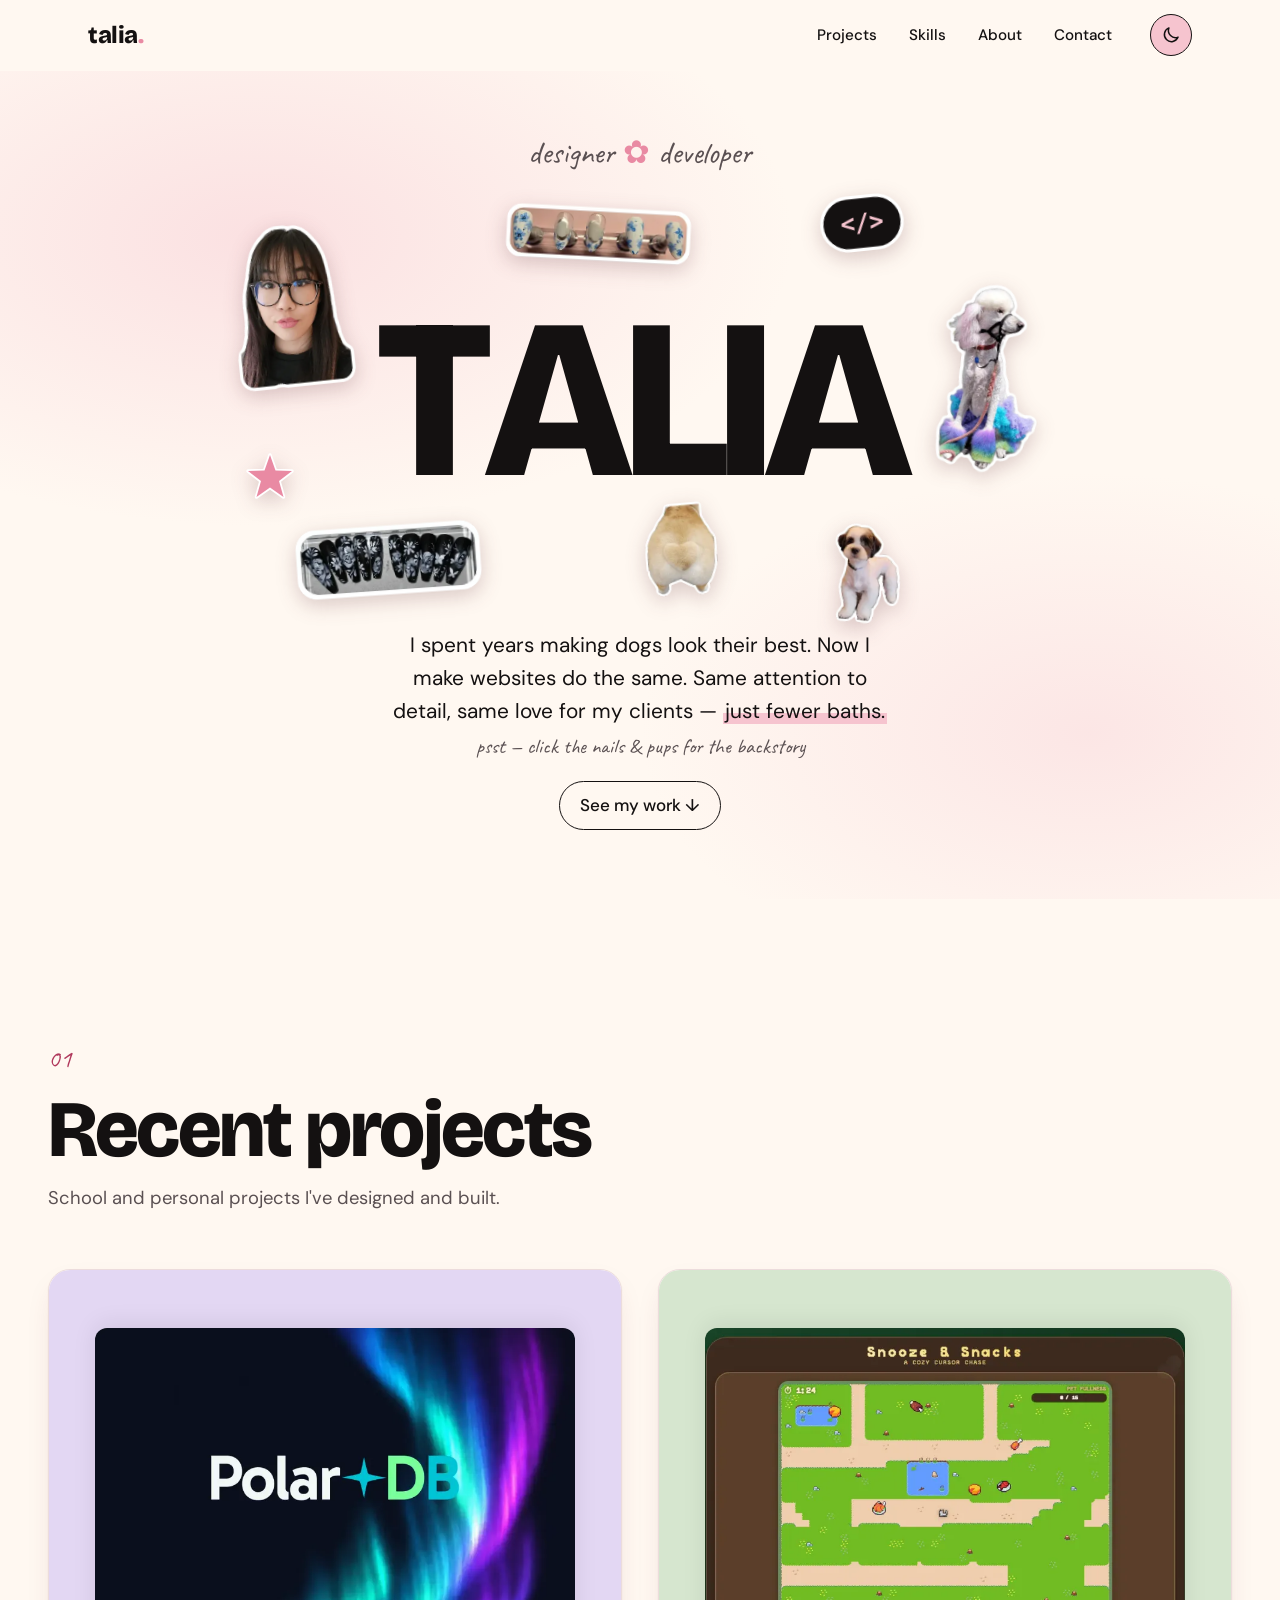
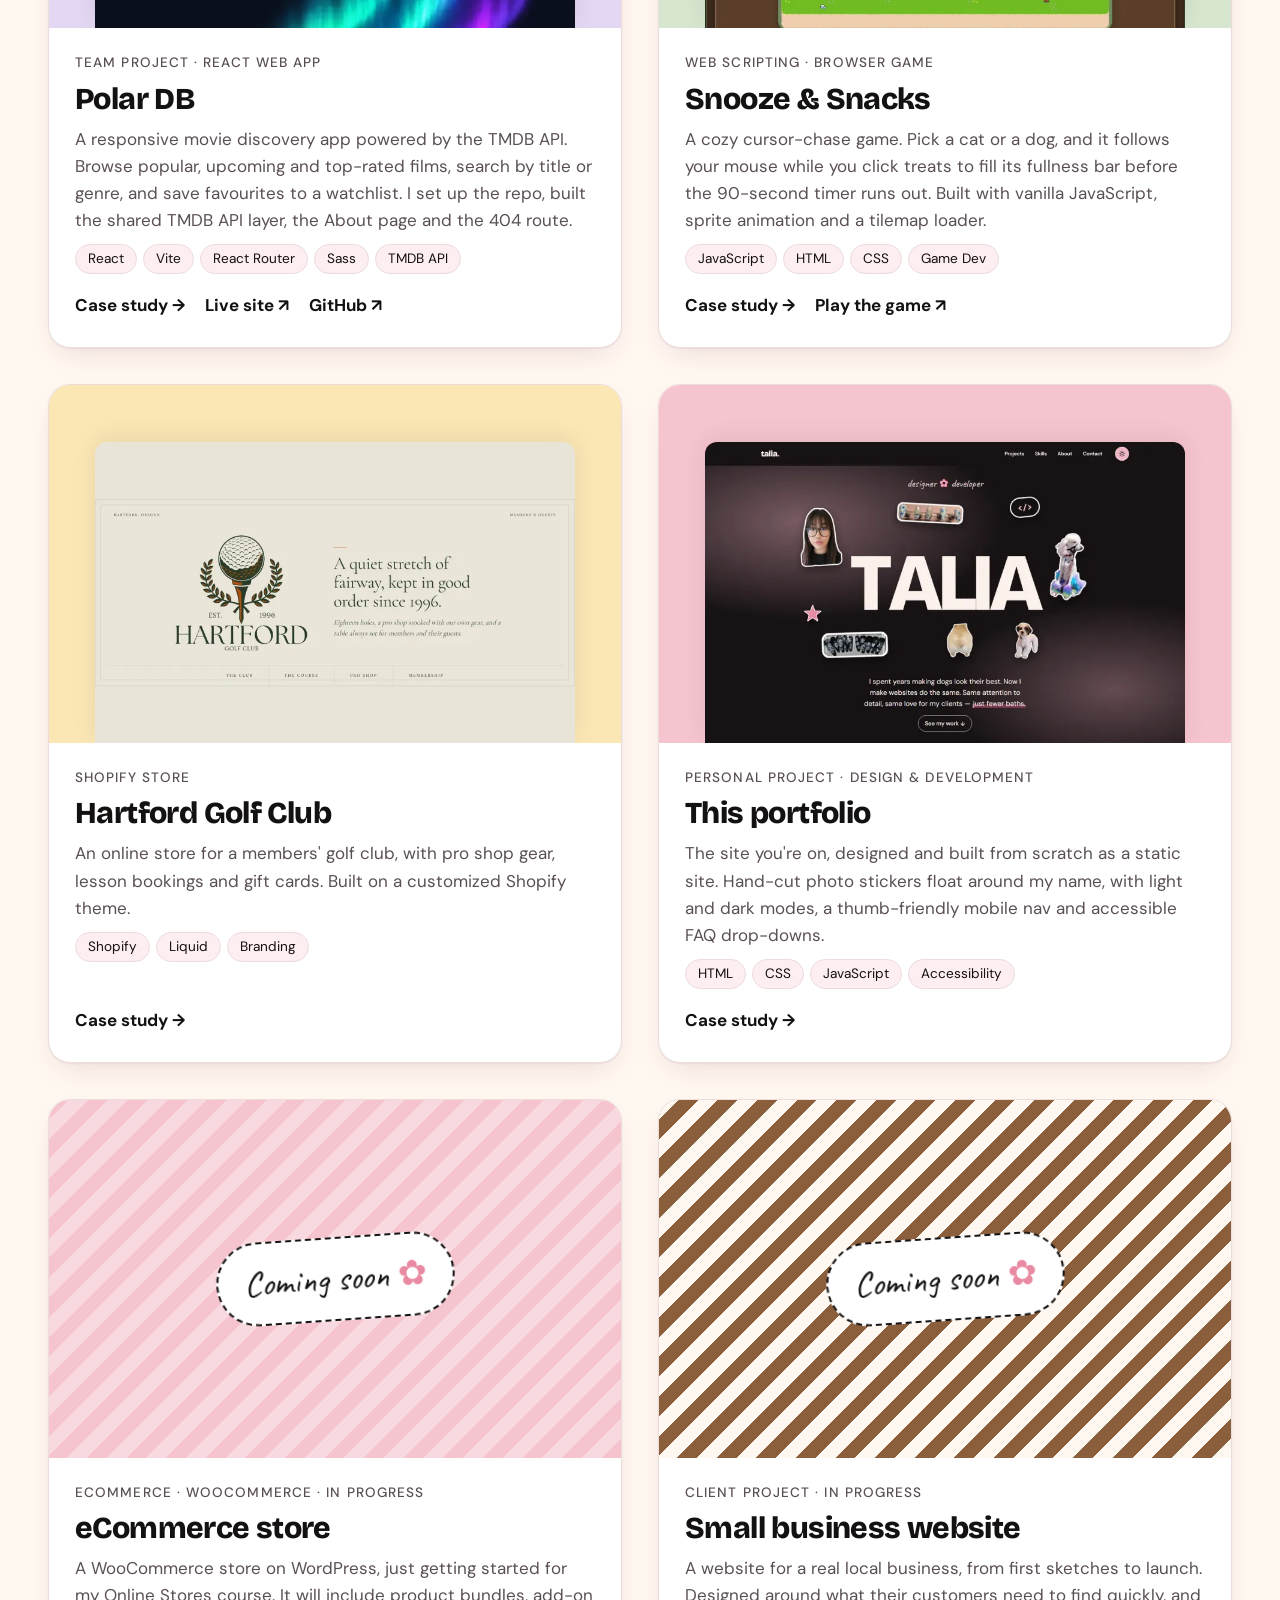
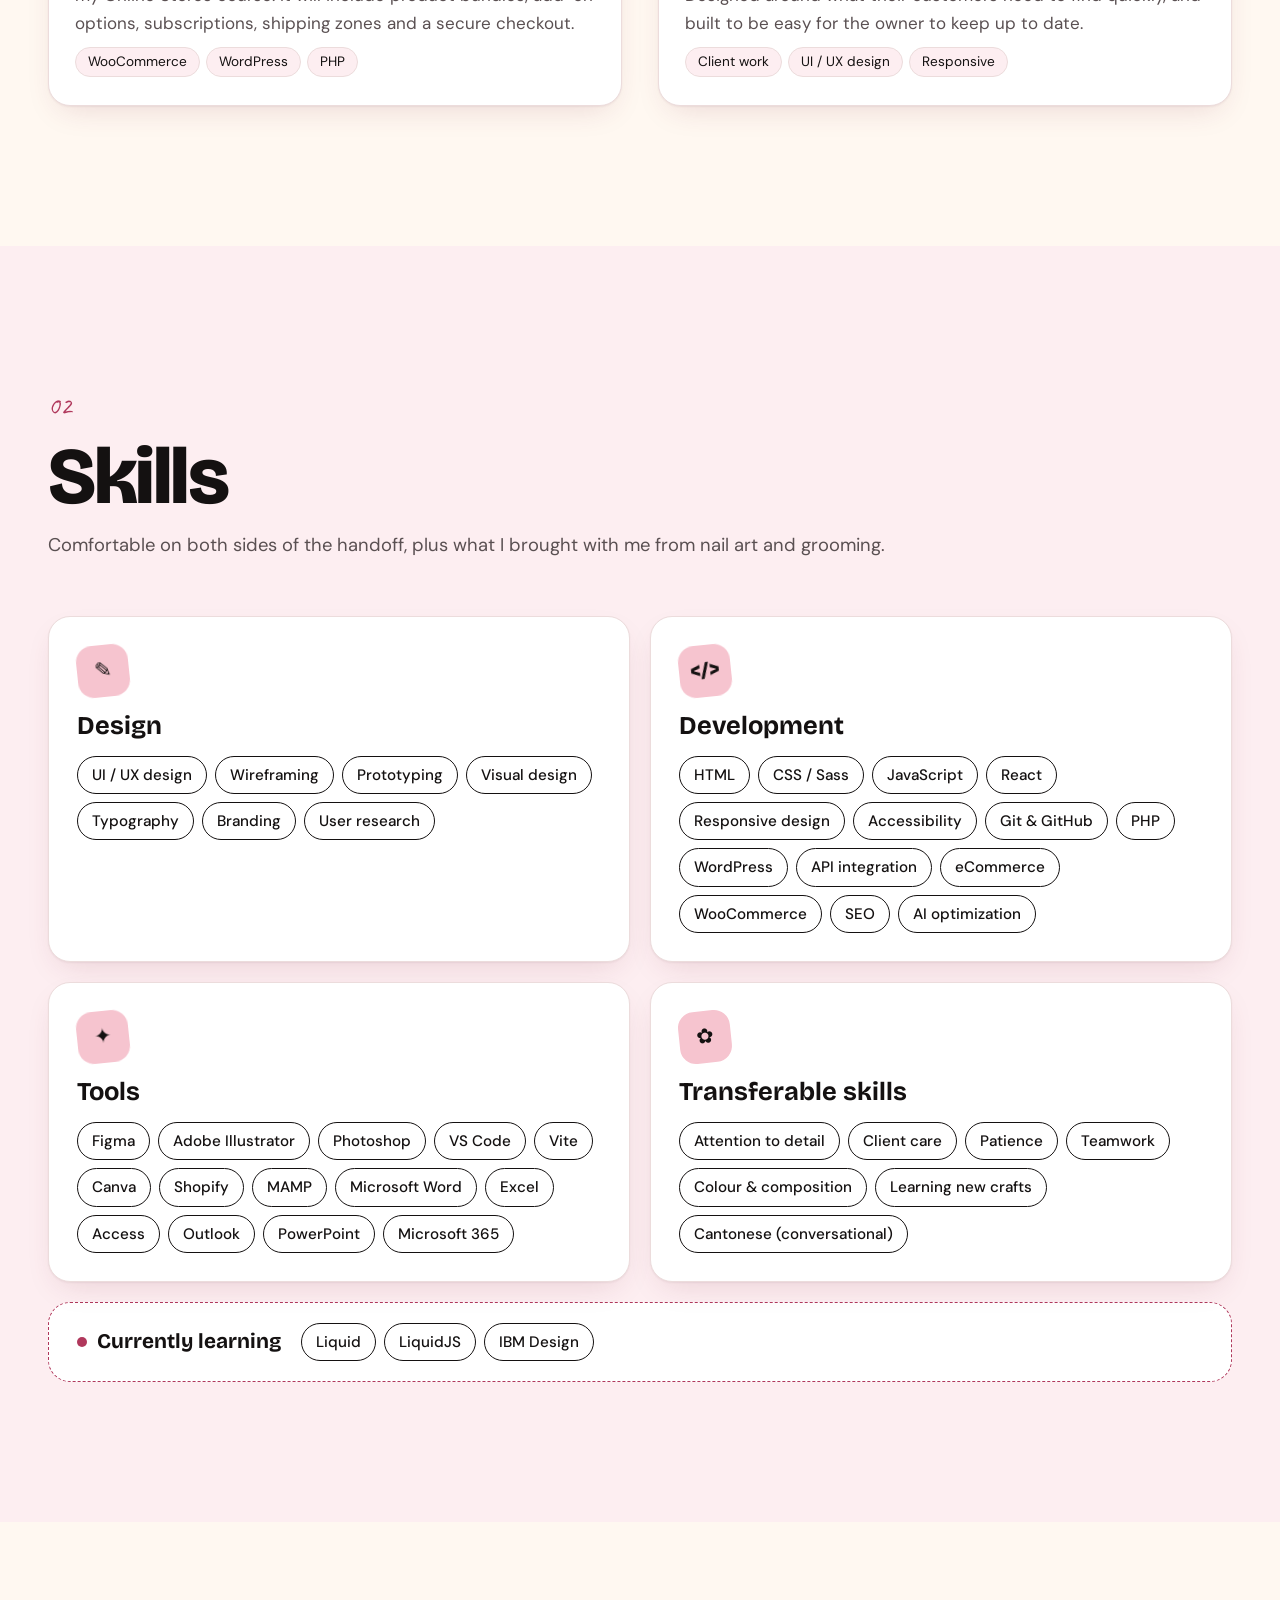
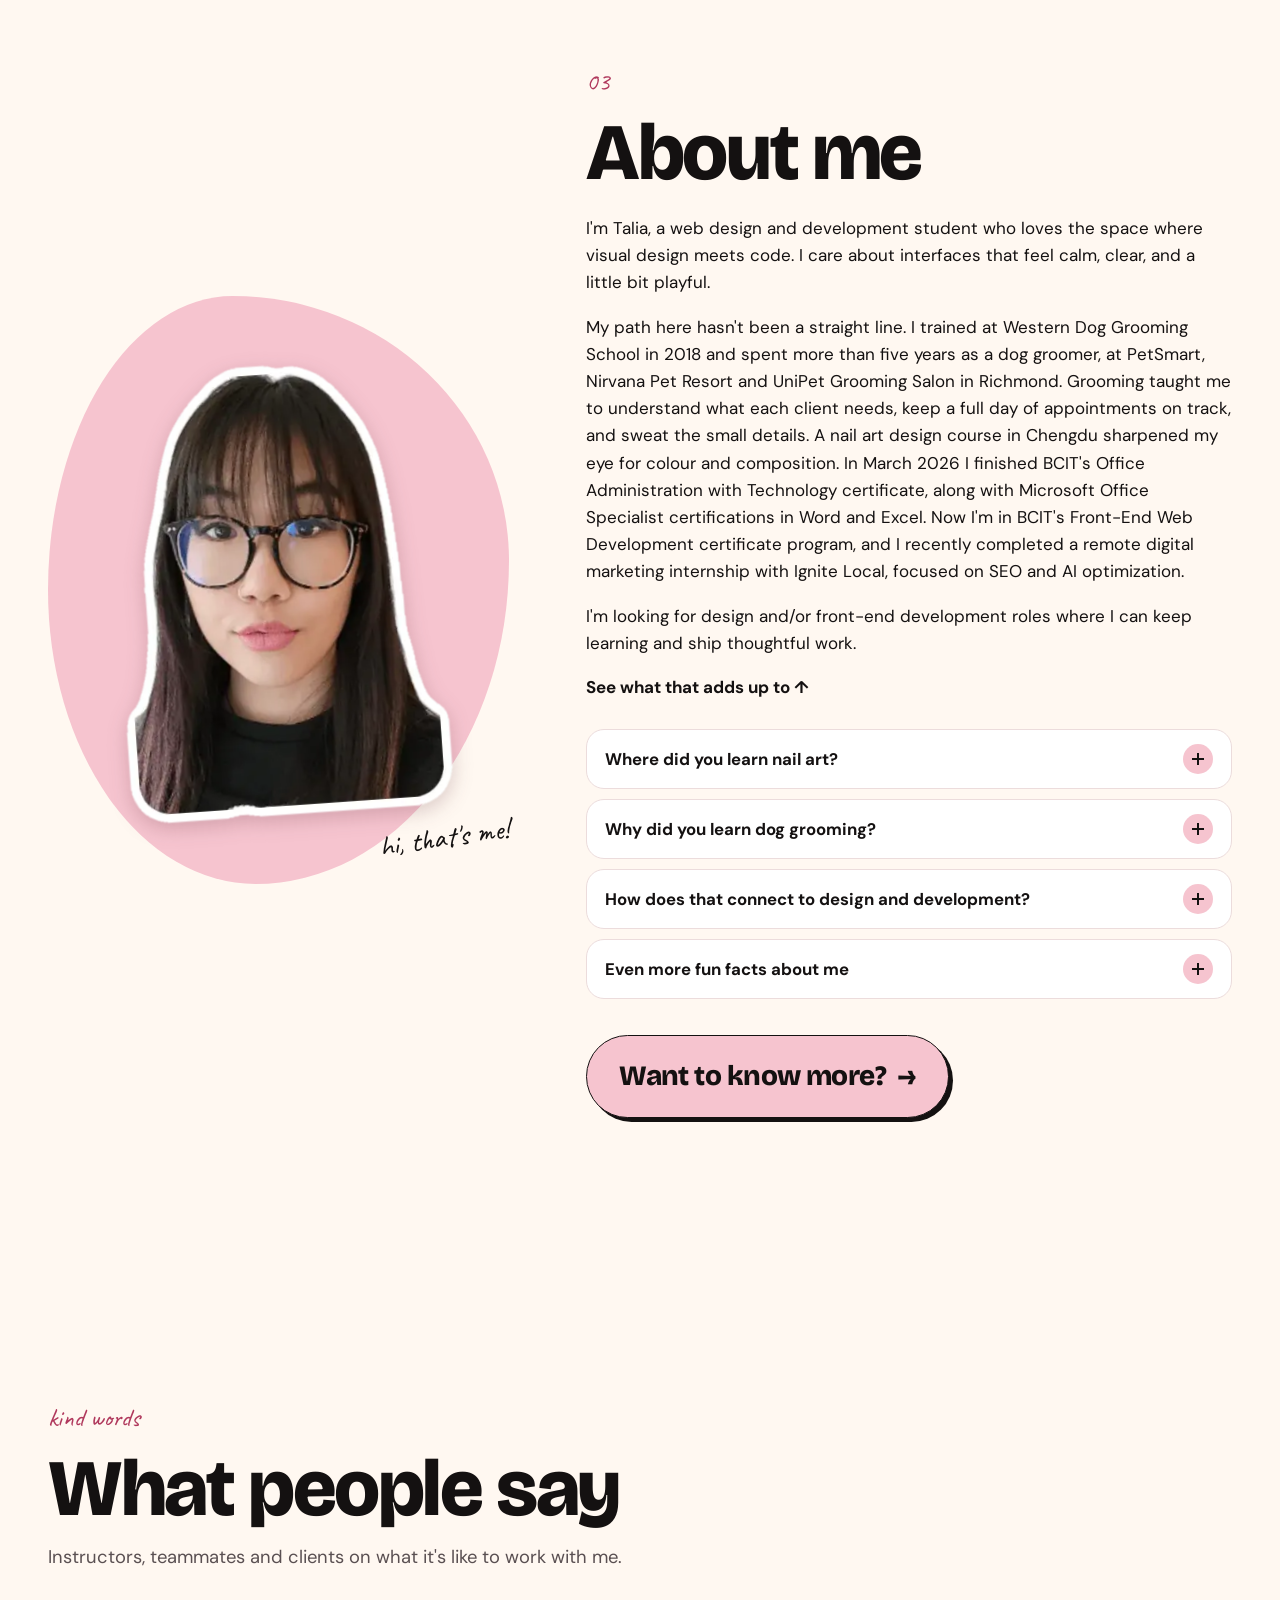
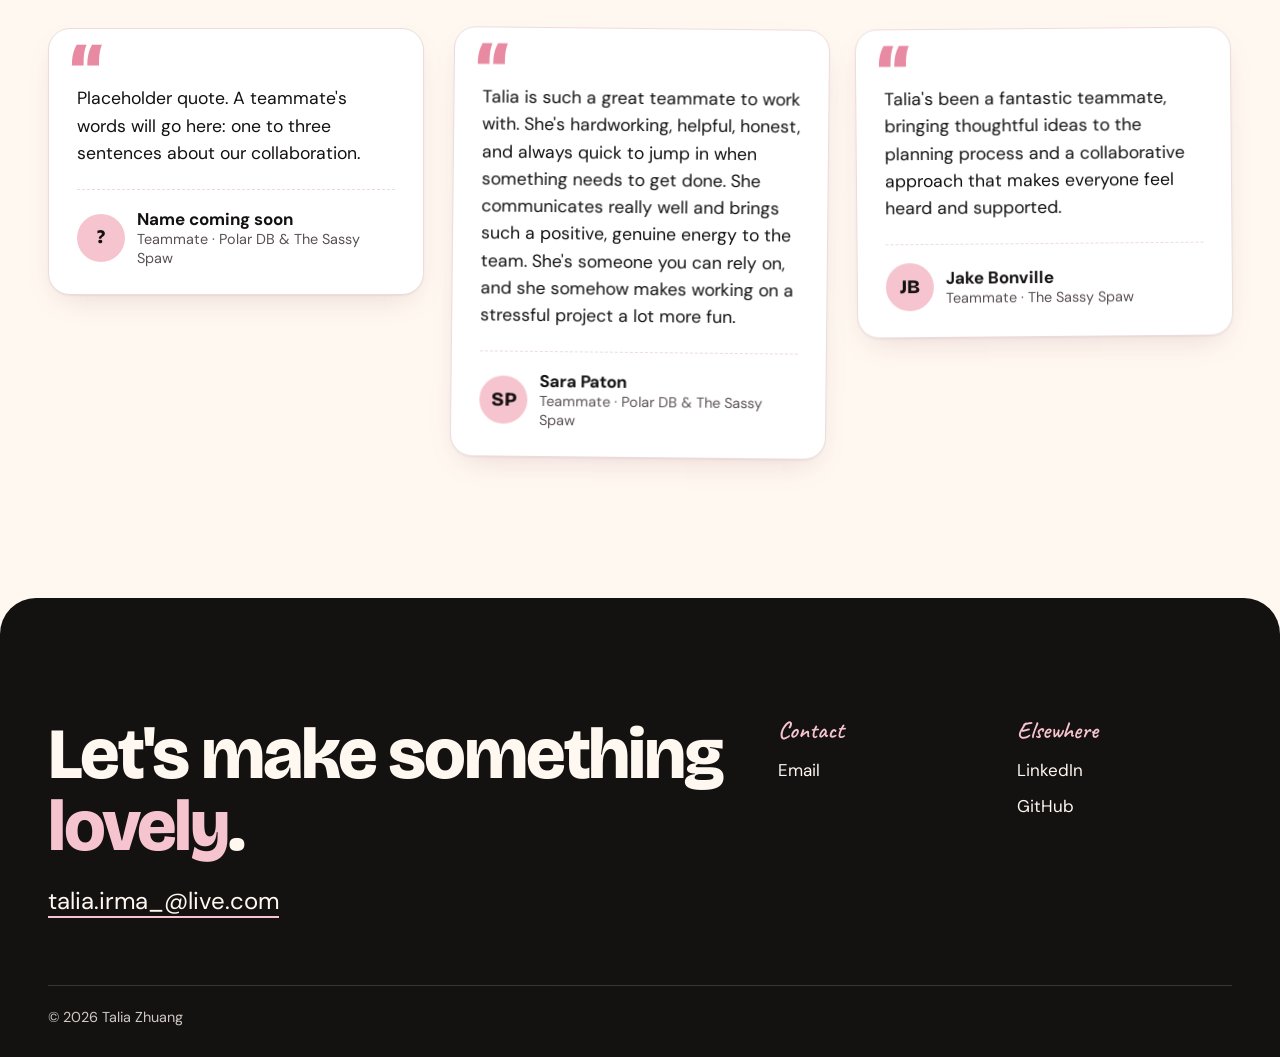
==== index.html @ 1de1917f "Add portfolio files via upload I subconsciously forgot that I need to start a git for my portfolio.." ====
<!doctype html>
<html lang="en">
  <head>
    <meta charset="UTF-8" />
    <meta
      name="viewport"
      content="width=device-width, initial-scale=1.0, viewport-fit=cover"
    />
    <title>Talia Zhuang — Designer &amp; Developer</title>
    <meta
      name="description"
      content="Portfolio of Talia Zhuang, a dog groomer turned web designer and front-end developer, building thoughtful, accessible websites."
    />

    <link rel="canonical" href="https://tahleeuh.com/" />

    <!-- Icons -->
    <link rel="icon" href="assets/icons/favicon.ico" sizes="any" />
    <link rel="icon" href="assets/icons/favicon.svg" type="image/svg+xml" />
    <link
      rel="icon"
      href="assets/icons/favicon-32.png"
      type="image/png"
      sizes="32x32"
    />
    <link rel="apple-touch-icon" href="assets/icons/apple-touch-icon.png" />
    <meta
      name="theme-color"
      content="#fff8f1"
      media="(prefers-color-scheme: light)"
    />
    <meta
      name="theme-color"
      content="#171214"
      media="(prefers-color-scheme: dark)"
    />

    <!-- Link previews (LinkedIn, Slack, iMessage, etc.) -->
    <meta property="og:type" content="website" />
    <meta
      property="og:site_name"
      content="Talia Zhuang — Designer &amp; Developer"
    />
    <meta
      property="og:title"
      content="Talia Zhuang — Designer &amp; Developer"
    />
    <meta
      property="og:description"
      content="Portfolio of Talia Zhuang, a dog groomer turned web designer and front-end developer, building thoughtful, accessible websites."
    />
    <meta property="og:url" content="https://tahleeuh.com/" />
    <meta
      property="og:image"
      content="https://tahleeuh.com/assets/og/home.jpg"
    />
    <meta property="og:image:width" content="1200" />
    <meta property="og:image:height" content="630" />
    <meta
      property="og:image:alt"
      content="The name TALIA surrounded by floating photo stickers of nail art and groomed dogs"
    />
    <meta name="twitter:card" content="summary_large_image" />

    <!-- Who this site is about, for search engines -->
    <script type="application/ld+json">
      {
        "@context": "https://schema.org",
        "@type": "Person",
        "name": "Talia Zhuang",
        "givenName": "Talia",
        "familyName": "Zhuang",
        "jobTitle": "Web Designer & Front-End Developer",
        "url": "https://tahleeuh.com/",
        "email": "mailto:talia.irma_@live.com",
        "sameAs": [
          "https://www.linkedin.com/in/talia-lhi-zhuang/",
          "https://github.com/taliaairma"
        ]
      }
    </script>

    <!-- Set the theme before paint so there's no flash of the wrong mode -->
    <script>
      (function () {
        var saved = null;
        try {
          saved = localStorage.getItem("theme");
        } catch (e) {}
        if (saved === "light" || saved === "dark") {
          document.documentElement.setAttribute("data-theme", saved);
        }
      })();
    </script>

    <link rel="preconnect" href="https://fonts.googleapis.com" />
    <link rel="preconnect" href="https://fonts.gstatic.com" crossorigin />
    <!-- Fonts load without blocking the first paint; text shows in a fallback font until they arrive -->
    <link
      rel="preload"
      href="https://fonts.googleapis.com/css2?family=Bricolage+Grotesque:opsz,wght@12..96,400;12..96,600;12..96,800&family=Caveat:wght@600&family=DM+Sans:opsz,wght@9..40,400;9..40,500;9..40,700&display=swap"
      as="style"
      onload="
        this.onload = null;
        this.rel = 'stylesheet';
      "
    />
    <noscript
      ><link
        rel="stylesheet"
        href="https://fonts.googleapis.com/css2?family=Bricolage+Grotesque:opsz,wght@12..96,400;12..96,600;12..96,800&family=Caveat:wght@600&family=DM+Sans:opsz,wght@9..40,400;9..40,500;9..40,700&display=swap"
    /></noscript>
    <link rel="stylesheet" href="css/styles.css?v=4" />
  </head>
  <body>
    <a class="skip-link" href="#main">Skip to content</a>

    <!-- ============ HEADER ============ -->
    <header class="site-header">
      <nav class="nav" aria-label="Main">
        <a class="nav__logo" href="#top"
          >talia<span aria-hidden="true">.</span></a
        >
        <ul class="nav__links">
          <li><a href="#projects">Projects</a></li>
          <li><a href="#skills">Skills</a></li>
          <li><a href="#about">About</a></li>
          <li><a href="#contact">Contact</a></li>
        </ul>
        <button
          class="theme-toggle"
          type="button"
          data-theme-toggle
          aria-label="Switch to dark mode"
        >
          <svg class="icon-moon" viewBox="0 0 24 24" aria-hidden="true">
            <path d="M20.5 14.5A8.5 8.5 0 0 1 9.5 3.5a8.5 8.5 0 1 0 11 11Z" />
          </svg>
          <svg class="icon-sun" viewBox="0 0 24 24" aria-hidden="true">
            <circle cx="12" cy="12" r="4.5" />
            <path
              d="M12 1.5v3M12 19.5v3M1.5 12h3M19.5 12h3M4.6 4.6l2.1 2.1M17.3 17.3l2.1 2.1M4.6 19.4l2.1-2.1M17.3 6.7l2.1-2.1"
            />
          </svg>
        </button>
      </nav>
    </header>

    <!-- ============ THUMB NAV (phones only) ============
       Fixed to the bottom of the screen so every section is one thumb-tap away.
       The header keeps the logo and theme toggle on phones, so this bar has its own
       label ("Sections") and screen readers can tell the two navigations apart. -->
    <nav class="thumb-nav" aria-label="Sections">
      <ul>
        <li>
          <a href="#projects">
            <svg viewBox="0 0 24 24" aria-hidden="true">
              <rect x="3.5" y="3.5" width="7" height="7" rx="2" />
              <rect x="13.5" y="3.5" width="7" height="7" rx="2" />
              <rect x="3.5" y="13.5" width="7" height="7" rx="2" />
              <rect x="13.5" y="13.5" width="7" height="7" rx="2" />
            </svg>
            <span>Work</span></a
          >
        </li>
        <li>
          <a href="#skills">
            <svg viewBox="0 0 24 24" aria-hidden="true">
              <path
                d="M12 3l2.2 5.8L20 11l-5.8 2.2L12 19l-2.2-5.8L4 11l5.8-2.2Z"
              />
            </svg>
            <span>Skills</span></a
          >
        </li>
        <li>
          <a href="#about">
            <svg viewBox="0 0 24 24" aria-hidden="true">
              <circle cx="12" cy="8.5" r="4" />
              <path d="M4.5 20.5c1.2-3.9 4.1-6 7.5-6s6.3 2.1 7.5 6" />
            </svg>
            <span>About</span></a
          >
        </li>
        <li>
          <a href="#contact">
            <svg viewBox="0 0 24 24" aria-hidden="true">
              <rect x="3" y="5.5" width="18" height="13" rx="3" />
              <path d="m4 7.5 8 6 8-6" />
            </svg>
            <span>Contact</span></a
          >
        </li>
        <li>
          <button
            type="button"
            class="thumb-nav__theme"
            data-theme-toggle
            aria-label="Switch to dark mode"
          >
            <svg class="icon-moon" viewBox="0 0 24 24" aria-hidden="true">
              <path d="M20.5 14.5A8.5 8.5 0 0 1 9.5 3.5a8.5 8.5 0 1 0 11 11Z" />
            </svg>
            <svg class="icon-sun" viewBox="0 0 24 24" aria-hidden="true">
              <circle cx="12" cy="12" r="4.5" />
              <path
                d="M12 1.5v3M12 19.5v3M1.5 12h3M19.5 12h3M4.6 4.6l2.1 2.1M17.3 17.3l2.1 2.1M4.6 19.4l2.1-2.1M17.3 6.7l2.1-2.1"
              />
            </svg>
            <span class="thumb-nav__theme-text" aria-hidden="true">Dark</span>
          </button>
        </li>
      </ul>
    </nav>

    <main id="main">
      <!-- ============ HERO ============ -->
      <section class="hero" id="top" aria-labelledby="hero-title">
        <p class="hero__eyebrow">
          designer <span aria-hidden="true">✿</span> developer
        </p>

        <div class="hero__stage">
          <h1 class="hero__name" id="hero-title" aria-label="Talia">
            <span aria-hidden="true">T</span><span aria-hidden="true">A</span
            ><span aria-hidden="true">L</span><span aria-hidden="true">I</span
            ><span aria-hidden="true">A</span>
          </h1>

          <!--
          STICKERS float in a ring around the name, never over it.
          Each one is a link-ready <a>. The nail stickers link to #nail-art and the dog
          stickers to #dog-grooming (FAQ answers in About, which open automatically). To link another, add an href, e.g.
            <a class="sticker" href="#nail-art" ...>
          and change the img alt to say where it goes ("See my nail art").
          Until then it's just a picture: not clickable, not in the tab order.
          Everything is a % of the hero stage, so stickers scale with the name on every screen.
            Custom properties in each style="":
            x / y / w     position + width on tablets and desktops
            xs / ys / ws  position + width on phones and portrait tablets
            r             tilt
        -->
          <a
            class="sticker"
            style="
              --x: 1%;
              --y: 8%;
              --w: 15%;
              --xs: 4%;
              --ys: 0%;
              --ws: 21%;
              --r: -6deg;
            "
            ><img
              src="assets/stickers/sticker-me.webp"
              alt="Portrait of Talia in round tortoiseshell glasses"
              width="438"
              height="597"
          /></a>
          <a
            class="sticker"
            href="#nail-art"
            style="
              --x: 34%;
              --y: 5%;
              --w: 22%;
              --xs: 36%;
              --ys: 1%;
              --ws: 36%;
              --r: 3deg;
            "
            ><img
              src="assets/stickers/sticker-nails-blue.webp"
              srcset="
                assets/stickers/sticker-nails-blue-160.webp 160w,
                assets/stickers/sticker-nails-blue-320.webp 320w,
                assets/stickers/sticker-nails-blue-480.webp 480w,
                assets/stickers/sticker-nails-blue.webp     798w
              "
              sizes="(min-width: 1025px) 242px, (min-width: 641px) and (orientation: landscape) 22vw, 36vw"
              alt="Blue watercolour flower nails I designed and hand-painted. Read about my nail art"
              width="798"
              height="233"
          /></a>
          <a
            class="sticker"
            style="
              --x: 71%;
              --y: -2%;
              --w: 11%;
              --xs: 74%;
              --ys: 9%;
              --ws: 22%;
              --r: -6deg;
            "
            ><img
              src="assets/stickers/sticker-code.svg"
              alt="Sticker: code brackets"
              width="200"
              height="200"
          /></a>
          <a
            class="sticker"
            href="#dog-grooming"
            style="
              --x: 84%;
              --y: 21%;
              --w: 15%;
              --xs: 74%;
              --ys: 65%;
              --ws: 17%;
              --r: 6deg;
            "
            ><img
              src="assets/stickers/sticker-poodle.webp"
              srcset="
                assets/stickers/sticker-poodle-160.webp 160w,
                assets/stickers/sticker-poodle-320.webp 320w,
                assets/stickers/sticker-poodle-480.webp 480w,
                assets/stickers/sticker-poodle.webp     552w
              "
              sizes="(min-width: 1025px) 165px, (min-width: 641px) and (orientation: landscape) 15vw, 17vw"
              alt="Poodle in a tutu with rainbow-dyed legs. Read why I learned dog grooming"
              width="552"
              height="899"
          /></a>
          <a
            class="sticker"
            href="#nail-art"
            style="
              --x: 9%;
              --y: 79%;
              --w: 22%;
              --xs: 2%;
              --ys: 66%;
              --ws: 38%;
              --r: -4deg;
            "
            ><img
              src="assets/stickers/sticker-nails-black.webp"
              srcset="
                assets/stickers/sticker-nails-black-160.webp 160w,
                assets/stickers/sticker-nails-black-320.webp 320w,
                assets/stickers/sticker-nails-black-480.webp 480w,
                assets/stickers/sticker-nails-black.webp     804w
              "
              sizes="(min-width: 1025px) 242px, (min-width: 641px) and (orientation: landscape) 22vw, 38vw"
              alt="Black nails with white flowers I designed and hand-painted. Read about my nail art"
              width="804"
              height="303"
          /></a>
          <a
            class="sticker"
            href="#dog-grooming"
            style="
              --x: 72%;
              --y: 77%;
              --w: 11%;
              --xs: 50%;
              --ys: 14%;
              --ws: 16%;
              --r: 5deg;
            "
            ><img
              src="assets/stickers/sticker-groom-dog.webp"
              srcset="
                assets/stickers/sticker-groom-dog-160.webp 160w,
                assets/stickers/sticker-groom-dog-320.webp 320w,
                assets/stickers/sticker-groom-dog.webp     486w
              "
              sizes="(min-width: 1025px) 121px, (min-width: 641px) and (orientation: landscape) 11vw, 16vw"
              alt="Freshly groomed fluffy dog. Read why I learned dog grooming"
              width="486"
              height="580"
          /></a>
          <a
            class="sticker"
            href="#dog-grooming"
            style="
              --x: 50%;
              --y: 73%;
              --w: 10%;
              --xs: 44%;
              --ys: 63%;
              --ws: 18%;
              --r: -5deg;
            "
            ><img
              src="assets/stickers/sticker-groom-corgi.webp"
              srcset="
                assets/stickers/sticker-groom-corgi-160.webp 160w,
                assets/stickers/sticker-groom-corgi-320.webp 320w,
                assets/stickers/sticker-groom-corgi-480.webp 480w,
                assets/stickers/sticker-groom-corgi.webp     598w
              "
              sizes="(min-width: 1025px) 110px, (min-width: 641px) and (orientation: landscape) 10vw, 18vw"
              alt="Corgi groomed with a heart on its rump. Read why I learned dog grooming"
              width="598"
              height="719"
          /></a>
          <a
            class="sticker"
            style="
              --x: 3%;
              --y: 62%;
              --w: 6%;
              --xs: 36%;
              --ys: 19%;
              --ws: 9%;
              --r: 0deg;
            "
            ><img
              src="assets/stickers/sticker-star.svg"
              alt=""
              width="200"
              height="200"
          /></a>
        </div>

        <p class="hero__tagline">
          I spent years making dogs look their best. Now I make websites do the
          same. Same attention to detail, same love for my clients —
          <em>just fewer baths.</em>
          <span class="hero__hint" aria-hidden="true"
            >psst — <span class="hint-click">click</span
            ><span class="hint-tap">tap</span> the nails &amp; pups for the
            backstory</span
          >
        </p>
        <a class="scroll-cue" href="#projects"
          >See my work <span aria-hidden="true">↓</span></a
        >
      </section>

      <!-- ============ PROJECTS ============ -->
      <section class="section" id="projects" aria-labelledby="projects-title">
        <div class="section__head">
          <p class="section__kicker">01</p>
          <h2 class="section__title" id="projects-title">Recent projects</h2>
          <p class="section__intro">
            School and personal projects I've designed and built.
          </p>
        </div>

        <div class="projects">
          <!-- Duplicate an <article> to add a project. Replace the image, text, tags and links.
             Thumbnails are 1200x750 (16:10) in assets/projects/. -->
          <article class="project reveal">
            <div class="project__media" style="--tint: var(--lilac)">
              <img
                src="assets/projects/polar-db.webp"
                srcset="
                  assets/projects/polar-db-480.webp  480w,
                  assets/projects/polar-db-800.webp  800w,
                  assets/projects/polar-db.webp     1200w
                "
                sizes="(min-width: 960px) 590px, 100vw"
                alt="Polar DB wordmark over a teal and purple aurora"
                width="1200"
                height="750"
                loading="lazy"
              />
            </div>
            <div class="project__body">
              <p class="project__meta">Team Project · React Web App</p>
              <h3 class="project__title">Polar DB</h3>
              <p class="project__desc">
                A responsive movie discovery app powered by the TMDB API. Browse
                popular, upcoming and top-rated films, search by title or genre,
                and save favourites to a watchlist. I set up the repo, built the
                shared TMDB API layer, the About page and the 404 route.
              </p>
              <ul class="tags">
                <li>React</li>
                <li>Vite</li>
                <li>React Router</li>
                <li>Sass</li>
                <li>TMDB API</li>
              </ul>
              <div class="project__links">
                <a href="projects/polar-db.html" class="link-arrow"
                  >Case study <span aria-hidden="true">→</span></a
                >
                <a
                  href="https://tahleeuh.com/polar-db"
                  class="link-arrow"
                  target="_blank"
                  rel="noopener"
                  >Live site <span aria-hidden="true">↗</span
                  ><span class="visually-hidden"> (opens in a new tab)</span></a
                >
                <a
                  href="https://github.com/francescalulo/polar-db"
                  class="link-arrow"
                  target="_blank"
                  rel="noopener"
                  >GitHub <span aria-hidden="true">↗</span
                  ><span class="visually-hidden"> (opens in a new tab)</span></a
                >
              </div>
            </div>
          </article>

          <article class="project reveal">
            <div class="project__media" style="--tint: var(--sage)">
              <img
                src="assets/projects/snooze-n-snacks.webp"
                srcset="
                  assets/projects/snooze-n-snacks-480.webp  480w,
                  assets/projects/snooze-n-snacks-800.webp  800w,
                  assets/projects/snooze-n-snacks.webp     1200w
                "
                sizes="(min-width: 960px) 590px, 100vw"
                alt="Snooze &amp; Snacks game screen: a pixel-art park map with treats scattered along the paths"
                width="1200"
                height="750"
                loading="lazy"
              />
            </div>
            <div class="project__body">
              <p class="project__meta">Web Scripting · Browser Game</p>
              <h3 class="project__title">Snooze &amp; Snacks</h3>
              <p class="project__desc">
                A cozy cursor-chase game. Pick a cat or a dog, and it follows
                your mouse while you click treats to fill its fullness bar
                before the 90-second timer runs out. Built with vanilla
                JavaScript, sprite animation and a tilemap loader.
              </p>
              <ul class="tags">
                <li>JavaScript</li>
                <li>HTML</li>
                <li>CSS</li>
                <li>Game Dev</li>
              </ul>
              <div class="project__links">
                <a href="projects/snooze-n-snacks.html" class="link-arrow"
                  >Case study <span aria-hidden="true">→</span></a
                >
                <a
                  href="https://tahleeuh.com/snooze-n-snacks"
                  class="link-arrow"
                  target="_blank"
                  rel="noopener"
                  >Play the game <span aria-hidden="true">↗</span
                  ><span class="visually-hidden"> (opens in a new tab)</span></a
                >
              </div>
            </div>
          </article>

          <article class="project reveal">
            <div class="project__media" style="--tint: var(--butter)">
              <img
                src="assets/projects/hartford-golf-club.webp"
                srcset="
                  assets/projects/hartford-golf-club-480.webp  480w,
                  assets/projects/hartford-golf-club-800.webp  800w,
                  assets/projects/hartford-golf-club.webp     1200w
                "
                sizes="(min-width: 960px) 590px, 100vw"
                alt="Hartford Golf Club store homepage with a golf-ball crest and the line: A quiet stretch of fairway, kept in good order since 1996"
                width="1200"
                height="750"
                loading="lazy"
              />
            </div>
            <div class="project__body">
              <p class="project__meta">Shopify Store</p>
              <h3 class="project__title">Hartford Golf Club</h3>
              <p class="project__desc">
                An online store for a members' golf club, with pro shop gear,
                lesson bookings and gift cards. Built on a customized Shopify
                theme.
              </p>
              <ul class="tags">
                <li>Shopify</li>
                <li>Liquid</li>
                <li>Branding</li>
              </ul>
              <div class="project__links">
                <a href="projects/hartford-golf-club.html" class="link-arrow"
                  >Case study <span aria-hidden="true">→</span></a
                >
              </div>
            </div>
          </article>

          <article class="project reveal">
            <div class="project__media" style="--tint: var(--pink)">
              <img
                src="assets/projects/talia-portfolio.webp"
                srcset="
                  assets/projects/talia-portfolio-480.webp  480w,
                  assets/projects/talia-portfolio-800.webp  800w,
                  assets/projects/talia-portfolio.webp     1200w
                "
                sizes="(min-width: 960px) 590px, 100vw"
                alt="This portfolio's hero in dark mode: the name TALIA surrounded by floating photo stickers"
                width="1200"
                height="750"
                loading="lazy"
              />
            </div>
            <div class="project__body">
              <p class="project__meta">
                Personal Project · Design &amp; Development
              </p>
              <h3 class="project__title">This portfolio</h3>
              <p class="project__desc">
                The site you're on, designed and built from scratch as a static
                site. Hand-cut photo stickers float around my name, with light
                and dark modes, a thumb-friendly mobile nav and accessible FAQ
                drop-downs.
              </p>
              <ul class="tags">
                <li>HTML</li>
                <li>CSS</li>
                <li>JavaScript</li>
                <li>Accessibility</li>
              </ul>
              <div class="project__links">
                <a href="projects/talia-portfolio.html" class="link-arrow"
                  >Case study <span aria-hidden="true">→</span></a
                >
              </div>
            </div>
          </article>

          <!-- COMING SOON: when it is ready, swap the "Coming soon" media block for a thumbnail
             (<img src="assets/projects/ecommerce.webp" ...>), update the text and add links. -->
          <article class="project project--soon reveal">
            <div
              class="project__media project__media--soon"
              style="--tint: var(--pink)"
              aria-hidden="true"
            >
              <span class="soon-badge">Coming soon <span>✿</span></span>
            </div>
            <div class="project__body">
              <p class="project__meta">eCommerce · WooCommerce · In progress</p>
              <h3 class="project__title">eCommerce store</h3>
              <p class="project__desc">
                A WooCommerce store on WordPress, just getting started for my
                Online Stores course. It will include product bundles, add-on
                options, subscriptions, shipping zones and a secure checkout.
              </p>
              <ul class="tags">
                <li>WooCommerce</li>
                <li>WordPress</li>
                <li>PHP</li>
              </ul>
            </div>
          </article>

          <!-- COMING SOON (client): swap in the business name, what they do and the tools,
               then a thumbnail and links once the site launches. -->
          <article class="project project--soon reveal">
            <div
              class="project__media project__media--soon project__media--cocoa"
              aria-hidden="true"
            >
              <span class="soon-badge">Coming soon <span>✿</span></span>
            </div>
            <div class="project__body">
              <p class="project__meta">Client project · In progress</p>
              <h3 class="project__title">Small business website</h3>
              <p class="project__desc">
                A website for a real local business, from first sketches to
                launch. Designed around what their customers need to find
                quickly, and built to be easy for the owner to keep up to date.
              </p>
              <ul class="tags">
                <li>Client work</li>
                <li>UI / UX design</li>
                <li>Responsive</li>
              </ul>
            </div>
          </article>
        </div>
      </section>

      <!-- ============ SKILLS ============ -->
      <section
        class="section section--tinted"
        id="skills"
        aria-labelledby="skills-title"
      >
        <div class="section__head">
          <p class="section__kicker">02</p>
          <h2 class="section__title" id="skills-title">Skills</h2>
          <p class="section__intro">
            Comfortable on both sides of the handoff, plus what I brought with
            me from nail art and grooming.
          </p>
        </div>

        <div class="skills">
          <div class="skill-card reveal">
            <span class="skill-card__icon" aria-hidden="true">✎</span>
            <h3>Design</h3>
            <ul class="chips">
              <li>UI / UX design</li>
              <li>Wireframing</li>
              <li>Prototyping</li>
              <li>Visual design</li>
              <li>Typography</li>
              <li>Branding</li>
              <li>User research</li>
            </ul>
          </div>
          <div class="skill-card reveal">
            <span class="skill-card__icon" aria-hidden="true">&lt;/&gt;</span>
            <h3>Development</h3>
            <ul class="chips">
              <li>HTML</li>
              <li>CSS / Sass</li>
              <li>JavaScript</li>
              <li>React</li>
              <li>Responsive design</li>
              <li>Accessibility</li>
              <li>Git &amp; GitHub</li>
              <li>PHP</li>
              <li>WordPress</li>
              <li>API integration</li>
              <li>eCommerce</li>
              <li>WooCommerce</li>
              <li>SEO</li>
              <li>AI optimization</li>
            </ul>
          </div>
          <div class="skill-card reveal">
            <span class="skill-card__icon" aria-hidden="true">✦</span>
            <h3>Tools</h3>
            <ul class="chips">
              <li>Figma</li>
              <li>Adobe Illustrator</li>
              <li>Photoshop</li>
              <li>VS Code</li>
              <li>Vite</li>
              <li>Canva</li>
              <li>Shopify</li>
              <li>MAMP</li>
              <li>Microsoft Word</li>
              <li>Excel</li>
              <li>Access</li>
              <li>Outlook</li>
              <li>PowerPoint</li>
              <li>Microsoft 365</li>
            </ul>
          </div>
          <div class="skill-card reveal">
            <span class="skill-card__icon" aria-hidden="true">✿</span>
            <h3>Transferable skills</h3>
            <ul class="chips">
              <li>Attention to detail</li>
              <li>Client care</li>
              <li>Patience</li>
              <li>Teamwork</li>
              <li>Colour &amp; composition</li>
              <li>Learning new crafts</li>
              <li>Cantonese (conversational)</li>
            </ul>
          </div>
        </div>

        <!-- Update these chips as your coursework moves on -->
        <div class="learning reveal">
          <h3 class="learning__title">
            <span class="learning__dot" aria-hidden="true"></span>Currently
            learning
          </h3>
          <ul class="chips">
            <li>Liquid</li>
            <li>LiquidJS</li>
            <li>IBM Design</li>
          </ul>
        </div>
      </section>

      <!-- ============ ABOUT ============ -->
      <section class="section" id="about" aria-labelledby="about-title">
        <div class="about">
          <div class="about__photo reveal">
            <img
              src="assets/stickers/sticker-me.webp"
              alt="Portrait of Talia in round tortoiseshell glasses"
              width="438"
              height="597"
            />
            <p class="about__note" aria-hidden="true">hi, that's me!</p>
          </div>
          <div class="about__text reveal">
            <p class="section__kicker">03</p>
            <h2 class="section__title" id="about-title">About me</h2>
            <p>
              I'm Talia, a web design and development student who loves the
              space where visual design meets code. I care about interfaces that
              feel calm, clear, and a little bit playful.
            </p>
            <p>
              My path here hasn't been a straight line. I trained at Western Dog
              Grooming School in 2018 and spent more than five years as a dog
              groomer, at PetSmart, Nirvana Pet Resort and UniPet Grooming Salon
              in Richmond. Grooming taught me to understand what each client
              needs, keep a full day of appointments on track, and sweat the
              small details. A nail art design course in Chengdu sharpened my
              eye for colour and composition. In March 2026 I finished BCIT's
              Office Administration with Technology certificate, along with
              Microsoft Office Specialist certifications in Word and Excel. Now
              I'm in BCIT's Front-End Web Development certificate program, and I
              recently completed a remote digital marketing internship with
              Ignite Local, focused on SEO and AI optimization.
            </p>
            <p>
              I'm looking for design and/or front-end development roles where I
              can keep learning and ship thoughtful work.
            </p>
            <p>
              <a class="link-arrow" href="#skills"
                >See what that adds up to <span aria-hidden="true">↑</span></a
              >
            </p>

            <!--
            FAQ drop-downs. Each <details> opens and closes on its own (keyboard + screen reader friendly, no JS needed).
            The ids let other links jump straight to an answer and open it, e.g. <a href="#nail-art">.
          -->
            <div class="faq">
              <details class="faq__item" id="nail-art">
                <summary class="faq__q">Where did you learn nail art?</summary>
                <div class="faq__a">
                  <p>
                    Before my career change into web design and development, I
                    took a course in nail art design in Chengdu, China. The nail
                    sets in the stickers up top are my own designs, and I
                    hand-painted every one.
                  </p>
                </div>
              </details>

              <details class="faq__item" id="dog-grooming">
                <summary class="faq__q">
                  Why did you learn dog grooming?
                </summary>
                <div class="faq__a">
                  <p>
                    In 2018 I took a dog grooming course for my late poodle,
                    Tiya, so she could live a better life. Caring for her taught
                    me to slow down and pay attention to what someone else
                    needs.
                  </p>
                </div>
              </details>

              <details class="faq__item" id="how-it-connects">
                <summary class="faq__q">
                  How does that connect to design and development?
                </summary>
                <div class="faq__a">
                  <p>
                    Nail art and grooming both come down to details and care for
                    the person (or pup) you're making something for. That's the
                    same mindset I bring to designing and building for the web.
                  </p>
                </div>
              </details>

              <details class="faq__item" id="fun-facts">
                <summary class="faq__q">Even more fun facts about me</summary>
                <div class="faq__a">
                  <!-- Add or remove <li>s as you like. -->
                  <ul class="faq__list">
                    <li>I love a good brothy noodle bowl, on any day.</li>
                    <li>Dogs, cats, any animal will stop me on my walks.</li>
                    <li>
                      I've walked up the Great Wall of China 7 times, but cried
                      walking down because I have a fear of heights.
                    </li>
                  </ul>
                </div>
              </details>
            </div>

            <a class="btn btn--primary btn--cta" href="#contact"
              >Want to know more? <span aria-hidden="true">→</span></a
            >
          </div>
        </div>
      </section>

      <!-- ============ TESTIMONIALS ============
         PLACEHOLDER TEXT for now. Before the site goes live:
           1. Replace each placeholder quote, name and role with a real one
              (only use quotes you have permission for).
           2. Swap the "?" in each circle for the person's initial.
         Add or remove a whole <figure class="quote"> to change how many there are.
           · 3 or fewer: shown as a simple grid.
           · 4 or more: automatically becomes a swipeable carousel with arrow buttons.
         Put the strongest quote first; it's the one everyone sees.
         To hide the whole section, add the word  hidden  to the <section> tag.
         Photos (optional): replace a <span class="quote__avatar">?</span> with
           <img class="quote__avatar" src="assets/people/name.webp" alt=""> -->
      <section
        class="section"
        id="kind-words"
        aria-labelledby="kind-words-title"
      >
        <div class="section__head">
          <p class="section__kicker">kind words</p>
          <h2 class="section__title" id="kind-words-title">What people say</h2>
          <p class="section__intro">
            Instructors, teammates and clients on what it's like to work with
            me.
          </p>
        </div>

        <div class="carousel reveal" data-carousel>
          <div
            class="quotes carousel__track"
            role="region"
            aria-label="Quotes"
            tabindex="0"
          >
            <figure class="quote">
              <blockquote>
                <p>
                  Placeholder quote. A teammate's words will go here: one to
                  three sentences about our collaboration.
                </p>
              </blockquote>
              <figcaption>
                <span class="quote__avatar" aria-hidden="true">?</span>
                <span class="quote__who"
                  ><strong>Name coming soon</strong
                  ><span>Teammate · Polar DB & The Sassy Spaw</span></span
                >
              </figcaption>
            </figure>

            <figure class="quote">
              <blockquote>
                <p>
                  Talia is such a great teammate to work with. She's
                  hardworking, helpful, honest, and always quick to jump in when
                  something needs to get done. She communicates really well and
                  brings such a positive, genuine energy to the team. She's
                  someone you can rely on, and she somehow makes working on a
                  stressful project a lot more fun.
                </p>
              </blockquote>
              <figcaption>
                <span class="quote__avatar" aria-hidden="true">SP</span>
                <span class="quote__who"
                  ><strong>Sara Paton</strong
                  ><span>Teammate · Polar DB & The Sassy Spaw</span></span
                >
              </figcaption>
            </figure>

            <figure class="quote">
              <blockquote>
                <p>
                  Talia's been a fantastic teammate, bringing thoughtful ideas
                  to the planning process and a collaborative approach that
                  makes everyone feel heard and supported.
                </p>
              </blockquote>
              <figcaption>
                <span class="quote__avatar" aria-hidden="true">JB</span>
                <span class="quote__who"
                  ><strong>Jake Bonville</strong
                  ><span>Teammate · The Sassy Spaw</span></span
                >
              </figcaption>
            </figure>
          </div>

          <!-- Shown by main.js only when there are more quotes than fit on screen -->
          <div class="carousel__controls" hidden>
            <button
              type="button"
              class="carousel__btn"
              data-carousel-prev
              aria-label="Previous quote"
            >
              <svg viewBox="0 0 24 24" aria-hidden="true">
                <path d="M15 5l-7 7 7 7" />
              </svg>
            </button>
            <p class="carousel__status" aria-live="polite"></p>
            <button
              type="button"
              class="carousel__btn"
              data-carousel-next
              aria-label="Next quote"
            >
              <svg viewBox="0 0 24 24" aria-hidden="true">
                <path d="M9 5l7 7-7 7" />
              </svg>
            </button>
          </div>
        </div>
      </section>
    </main>

    <!-- ============ FOOTER ============ -->
    <footer class="footer" id="contact">
      <div class="footer__inner">
        <div class="footer__lead">
          <p class="footer__big">Let's make something <em>lovely</em>.</p>
          <a class="footer__email" href="mailto:talia.irma_@live.com"
            >talia.irma_@live.com</a
          >
        </div>

        <div class="footer__cols">
          <div>
            <h2 class="footer__label">Contact</h2>
            <ul>
              <li><a href="mailto:talia.irma_@live.com">Email</a></li>
            </ul>
          </div>
          <div>
            <h2 class="footer__label">Elsewhere</h2>
            <ul class="socials">
              <li>
                <a
                  href="https://www.linkedin.com/in/talia-lhi-zhuang/"
                  target="_blank"
                  rel="me noopener"
                  >LinkedIn<span class="visually-hidden">
                    (opens in a new tab)</span
                  ></a
                >
              </li>
              <li>
                <a
                  href="https://github.com/taliaairma"
                  target="_blank"
                  rel="me noopener"
                  >GitHub<span class="visually-hidden">
                    (opens in a new tab)</span
                  ></a
                >
              </li>
            </ul>
          </div>
        </div>
      </div>
      <div class="footer__base">
        <p>© <span id="year">2026</span> Talia Zhuang</p>
      </div>
    </footer>

    <!-- Floating "back to top" button: main.js shows it once you scroll down -->
    <a class="to-top" href="#top" data-to-top>
      <svg viewBox="0 0 24 24" aria-hidden="true"><path d="M12 19V5M5.5 11.5 12 5l6.5 6.5"/></svg>
      <span class="visually-hidden">Back to top</span>
    </a>

    <script src="js/main.js?v=3"></script>
  </body>
</html>
---- css/styles.css ----
/* =========================================================
   TALIA — portfolio styles
   Colour tokens live in :root. Dark mode overrides them.
   ========================================================= */

:root {
  --bg: #fff8f1;          /* cream */
  --surface: #ffffff;
  --surface-2: #fdeef1;   /* blush wash */
  --ink: #141111;         /* near-black text */
  --ink-soft: #5a5052;
  --line: #ecdcdc;
  --pink: #f6c4cf;        /* soft pink */
  --pink-strong: #e98aa3; /* decorative accents (bullets, flowers, quote marks) */
  --accent-text: #b0385c; /* accent TEXT + focus rings: 5.2:1+ on every light background (WCAG AA) */
  --footer-accent: var(--pink);  /* pink text on the footer (dark in light mode, cream in dark mode) */
  --butter: #fbe7b4;
  --sage: #d6e6cf;
  --lilac: #e3d7f3;
  --highlight: var(--pink);  /* marker behind highlighted words */
  --shadow: 0 1px 2px rgb(60 20 30 / 0.06), 0 12px 32px -12px rgb(120 40 60 / 0.18);
  --sticker-shadow: drop-shadow(0 6px 10px rgb(80 30 40 / 0.22));

  --font-display: "Bricolage Grotesque", "Arial Black", system-ui, sans-serif;
  --font-body: "DM Sans", system-ui, -apple-system, "Segoe UI", sans-serif;
  --font-hand: "Caveat", "Comic Sans MS", cursive;

  --radius: 22px;
  --gutter: clamp(16px, 4vw, 48px);
  --max: 1200px;

  color-scheme: light;
}

@media (prefers-color-scheme: dark) {
  :root:not([data-theme="light"]) {
    --bg: #171214;
    --surface: #221b1e;
    --surface-2: #2a1f24;
    --ink: #fbf1ec;
    --ink-soft: #d8cbcc;
    --line: #3a2d32;
    --pink: #f3b7c5;
    --pink-strong: #f59bb2;
    --accent-text: #f59bb2;
    --footer-accent: #b0385c;
    --butter: #5a4a26;
    --sage: #34443a;
    --lilac: #3e3450;
  --highlight: #7a3b50;
    --shadow: 0 1px 2px rgb(0 0 0 / 0.3), 0 16px 36px -14px rgb(0 0 0 / 0.6);
    --sticker-shadow: drop-shadow(0 8px 14px rgb(0 0 0 / 0.5));
    color-scheme: dark;
  }
}

:root[data-theme="dark"] {
  --bg: #171214;
  --surface: #221b1e;
  --surface-2: #2a1f24;
  --ink: #fbf1ec;
  --ink-soft: #d8cbcc;
  --line: #3a2d32;
  --pink: #f3b7c5;
  --pink-strong: #f59bb2;
  --accent-text: #f59bb2;
  --footer-accent: #b0385c;
  --butter: #5a4a26;
  --sage: #34443a;
  --lilac: #3e3450;
  --highlight: #7a3b50;
  --shadow: 0 1px 2px rgb(0 0 0 / 0.3), 0 16px 36px -14px rgb(0 0 0 / 0.6);
  --sticker-shadow: drop-shadow(0 8px 14px rgb(0 0 0 / 0.5));
  color-scheme: dark;
}

/* ---------- Base ---------- */
*, *::before, *::after { box-sizing: border-box; }

html { scroll-behavior: smooth; scroll-padding-top: 80px; }

body {
  margin: 0;
  background: var(--bg);
  color: var(--ink);
  font-family: var(--font-body);
  font-size: 1.0625rem;
  line-height: 1.6;
  overflow-x: hidden;
  transition: background-color .35s ease, color .35s ease;
}

img { max-width: 100%; display: block; }
a { color: inherit; }
em { font-style: italic; }
ul { list-style: none; margin: 0; padding: 0; }
h1, h2, h3 { margin: 0; line-height: 1.05; }

:focus-visible {
  outline: 3px solid var(--accent-text);
  outline-offset: 3px;
  border-radius: 6px;
}

::selection { background: var(--pink); color: #141111; }

/* Text for screen readers only */
.visually-hidden {
  position: absolute;
  width: 1px;
  height: 1px;
  margin: -1px;
  padding: 0;
  overflow: hidden;
  clip-path: inset(50%);
  white-space: nowrap;
  border: 0;
}

.skip-link {
  position: absolute;
  left: 16px;
  top: -60px;
  z-index: 100;
  padding: 10px 16px;
  background: var(--ink);
  color: var(--bg);
  border-radius: 999px;
  text-decoration: none;
}
.skip-link:focus { top: 16px; }

/* ---------- Header / nav ---------- */
.site-header {
  position: sticky;
  top: 0;
  z-index: 50;
  background: color-mix(in srgb, var(--bg) 82%, transparent);
  backdrop-filter: blur(10px);
  -webkit-backdrop-filter: blur(10px);
  border-bottom: 1px solid transparent;
  transition: border-color .3s ease;
}
.site-header.is-scrolled { border-bottom-color: var(--line); }

.nav {
  max-width: var(--max);
  margin: 0 auto;
  padding: 14px var(--gutter);
  display: flex;
  align-items: center;
  gap: 24px;
}

.nav__logo {
  font-family: var(--font-display);
  font-weight: 800;
  font-size: 1.5rem;
  text-decoration: none;
  letter-spacing: -0.02em;
}
.nav__logo span { color: var(--pink-strong); }

.nav__links {
  display: flex;
  gap: 4px;
  margin-left: auto;
}
.nav__links a {
  display: block;
  padding: 8px 14px;
  border-radius: 999px;
  text-decoration: none;
  font-weight: 500;
  font-size: .95rem;
  transition: background-color .2s ease;
}
.nav__links a:hover { background: var(--surface-2); }

.theme-toggle {
  width: 42px;
  height: 42px;
  display: grid;
  place-items: center;
  border: 1.5px solid var(--ink);
  border-radius: 50%;
  background: var(--pink);
  color: #141111;
  cursor: pointer;
  transition: transform .25s ease;
}
.theme-toggle:hover { transform: rotate(-15deg) scale(1.05); }
.theme-toggle svg {
  width: 20px;
  height: 20px;
  fill: none;
  stroke: currentColor;
  stroke-width: 1.8;
  stroke-linecap: round;
  stroke-linejoin: round;
}
/* Moon in light mode, sun in dark mode, for every theme button */
[data-theme-toggle] .icon-sun { display: none; }
:root[data-theme="dark"] [data-theme-toggle] .icon-sun { display: block; }
:root[data-theme="dark"] [data-theme-toggle] .icon-moon { display: none; }
@media (prefers-color-scheme: dark) {
  :root:not([data-theme="light"]) [data-theme-toggle] .icon-sun { display: block; }
  :root:not([data-theme="light"]) [data-theme-toggle] .icon-moon { display: none; }
}

/* ---------- Thumb nav (phones) ---------- */
/* Phones first: the top bar keeps just the logo; the nav and theme toggle live in the thumb bar */
.nav__links,
.nav .theme-toggle { display: none; }

.thumb-nav {
  display: block;
  position: fixed;
  z-index: 60;
  left: 12px;
  right: 12px;
  bottom: calc(12px + env(safe-area-inset-bottom));
  padding: 6px;
  background: color-mix(in srgb, var(--surface) 90%, transparent);
  backdrop-filter: blur(12px);
  -webkit-backdrop-filter: blur(12px);
  border: 1.5px solid var(--ink);
  border-radius: 24px;
  box-shadow: var(--shadow);
}
.thumb-nav ul {
  display: grid;
  grid-template-columns: repeat(5, 1fr);
  gap: 4px;
}
.thumb-nav a,
.thumb-nav button {
  width: 100%;
  min-height: 52px;             /* comfortably above the 44px touch-target minimum */
  display: flex;
  flex-direction: column;
  align-items: center;
  justify-content: center;
  gap: 3px;
  padding: 6px 2px;
  border: 0;
  border-radius: 18px;
  background: none;
  color: var(--ink);
  font: 500 .75rem/1.1 var(--font-body);
  text-decoration: none;
  cursor: pointer;
  -webkit-tap-highlight-color: transparent;
  transition: background-color .2s ease;
}
.thumb-nav svg {
  width: 22px;
  height: 22px;
  fill: none;
  stroke: currentColor;
  stroke-width: 1.8;
  stroke-linecap: round;
  stroke-linejoin: round;
}
.thumb-nav a:active,
.thumb-nav button:active { background: var(--surface-2); }
.thumb-nav a[aria-current="true"] {
  background: var(--pink);
  color: #141111;
  font-weight: 700;
}
.thumb-nav :focus-visible { outline-offset: -3px; }

/* Keep the footer's last line clear of the floating bar */
body > .footer { padding-bottom: calc(28px + 88px + env(safe-area-inset-bottom)); }

/* Tablets and up: normal header nav, no thumb bar */
@media (min-width: 641px) {
  .nav__links { display: flex; }
  .nav .theme-toggle { display: grid; }
  .thumb-nav { display: none; }
  body > .footer { padding-bottom: 28px; }
}

/* ---------- Hero ---------- */
.hero {
  min-height: calc(100svh - 72px);
  padding: clamp(16px, 3vh, 48px) var(--gutter) 40px;
  display: flex;
  flex-direction: column;
  align-items: center;
  justify-content: center;
  text-align: center;
  position: relative;
  background:
    radial-gradient(60% 50% at 20% 20%, color-mix(in srgb, var(--pink) 45%, transparent), transparent 70%),
    radial-gradient(50% 45% at 85% 80%, color-mix(in srgb, var(--pink) 35%, transparent), transparent 70%);
}

.hero__eyebrow {
  margin: 0 0 8px;
  font-family: var(--font-hand);
  font-size: clamp(1.4rem, 3vw, 2rem);
  color: var(--ink-soft);
}
.hero__eyebrow span { color: var(--pink-strong); }

/* The stage is the positioning box for the name + the stickers floating around it.
   It's a size container: the name is sized in cqi (1% of stage width) and
   sticker positions/sizes are % of the stage, so the whole composition
   scales as one unit from phone to desktop. Vertical padding leaves a ring
   of space above and below the name for the stickers. */
.hero__stage {
  position: relative;
  /* also capped by screen height so short laptops still see the tagline */
  width: min(100%, 1100px, max(300px, (100svh - 340px) * 1.15));
  margin: 0 auto;
  padding: 30% 0;
  container-type: inline-size;
}

.hero__name {
  position: relative;
  z-index: 1;
  margin: 0;
  font-family: var(--font-display);
  font-weight: 800;
  font-size: clamp(5.5rem, 25vw, 20rem); /* fallback for browsers without container units */
  font-size: 28cqi;
  letter-spacing: -0.04em;
  line-height: .85;
  color: var(--ink);
  user-select: none;
}
.hero__name span {
  display: inline-block;
  animation: letter-in .8s cubic-bezier(.2, .9, .3, 1.3) both;
}
.hero__name span:nth-child(1) { animation-delay: .05s; }
.hero__name span:nth-child(2) { animation-delay: .12s; }
.hero__name span:nth-child(3) { animation-delay: .19s; }
.hero__name span:nth-child(4) { animation-delay: .26s; }
.hero__name span:nth-child(5) { animation-delay: .33s; }

@keyframes letter-in {
  from { opacity: 0; transform: translateY(40px) rotate(-6deg); }
  to   { opacity: 1; transform: none; }
}

/* Stickers: pop in, then drift gently, each on its own rhythm.
   Each is an <a>; without an href it's just a picture, with one it becomes a link. */
.sticker {
  display: block;
  position: absolute;
  z-index: 2;
  left: var(--xs, var(--x));
  top: var(--ys, var(--y));
  width: var(--ws, var(--w));
  height: auto;
  rotate: var(--r);
  filter: var(--sticker-shadow);
  user-select: none;
  -webkit-user-drag: none;
  pointer-events: none;
  border-radius: 18px;
  animation:
    sticker-in .7s cubic-bezier(.2, .9, .3, 1.4) calc(.45s + var(--i, 0) * .08s) both,
    sticker-float var(--float, 6s) ease-in-out calc(1.2s + var(--i, 0) * -.9s) infinite;
}
.sticker img { width: 100%; height: auto; -webkit-user-drag: none; }
.sticker[href] {
  pointer-events: auto;
  cursor: pointer;
  transition: scale .25s cubic-bezier(.2, .9, .3, 1.4);
}
.sticker[href]:hover,
.sticker[href]:focus-visible { scale: 1.08; z-index: 3; }

.sticker:nth-of-type(1) { --i: 0; --float: 6.5s; }
.sticker:nth-of-type(2) { --i: 1; --float: 5.2s; }
.sticker:nth-of-type(3) { --i: 2; --float: 7s; }
.sticker:nth-of-type(4) { --i: 3; --float: 5.8s; }
.sticker:nth-of-type(5) { --i: 4; --float: 6.8s; }
.sticker:nth-of-type(6) { --i: 5; --float: 5.5s; }
.sticker:nth-of-type(7) { --i: 6; --float: 6.2s; }
.sticker:nth-of-type(8) { --i: 7; --float: 5.9s; }
.sticker:nth-of-type(9) { --i: 8; --float: 4.6s; }

@keyframes sticker-in {
  from { opacity: 0; transform: scale(.4); }
  to   { opacity: 1; transform: none; }
}
@keyframes sticker-float {
  0%, 100% { translate: 0 0;              rotate: var(--r); }
  50%      { translate: 0 -1.1cqi;        rotate: calc(var(--r) + 2.5deg); }
}

/* Phones and portrait tablets use the stacked layout above (--xs/--ys/--ws), with extra
   room above and below the short, wide word. Landscape tablets, laptops and desktops
   switch to the wide ring (--x/--y/--w). */
@media (min-width: 1025px), (min-width: 641px) and (orientation: landscape) {
  .hero__stage {
    width: min(100%, 1100px, max(340px, (100svh - 500px) * 2.1));
    padding: 10% 0;
  }
  .hero__name { font-size: 27cqi; }
  .sticker {
    left: var(--x);
    top: var(--y);
    width: var(--w);
  }
}

.hero__tagline {
  max-width: 46ch;
  margin: 12px auto 0;
  font-size: clamp(1.05rem, 2vw, 1.3rem);
  text-wrap: balance;
}
/* Handwritten nudge under the tagline (decorative: the sticker links already say where they go) */
.hero__hint {
  display: block;
  margin-top: 2px;
  font-family: var(--font-hand);
  font-size: 1.3rem;
  color: var(--ink-soft);
  text-wrap: balance;
}
.hint-tap { display: none; }
@media (hover: none) { .hint-click { display: none; } .hint-tap { display: inline; } }   /* "tap" on touch screens */
.hero__tagline em {
  font-style: normal;
  background: linear-gradient(transparent 58%, var(--highlight) 58%);
  padding: 0 2px;
  color: var(--ink);
}

.scroll-cue {
  margin-top: 18px;
  padding: 10px 20px;
  border: 1.5px solid var(--ink);
  border-radius: 999px;
  text-decoration: none;
  font-weight: 500;
  transition: background-color .2s ease;
}
.scroll-cue:hover { background: var(--pink); color: #141111; }
.scroll-cue span { display: inline-block; animation: bob 1.8s ease-in-out infinite; }
@keyframes bob { 50% { transform: translateY(4px); } }

/* ---------- Sections ---------- */
.section {
  padding: clamp(72px, 12vw, 140px) var(--gutter);
}
.section > * { max-width: var(--max); margin-left: auto; margin-right: auto; }
.section--tinted { background: var(--surface-2); }

.section__head { margin-bottom: clamp(32px, 5vw, 56px); }
.section__kicker {
  margin: 0 0 8px;
  font-family: var(--font-hand);
  font-size: 1.6rem;
  color: var(--accent-text);
}
.section__title {
  font-family: var(--font-display);
  font-weight: 800;
  font-size: clamp(2.5rem, 7vw, 5rem);
  letter-spacing: -0.03em;
}
.section__intro {
  margin: 12px 0 0;
  color: var(--ink-soft);
  font-size: 1.15rem;
}

/* ---------- Projects ---------- */
.projects {
  display: grid;
  grid-template-columns: repeat(auto-fill, minmax(min(100%, 440px), 1fr));
  gap: clamp(20px, 3vw, 36px);
}

.project {
  display: flex;
  flex-direction: column;
  background: var(--surface);
  border: 1px solid var(--line);
  border-radius: var(--radius);
  overflow: hidden;
  box-shadow: var(--shadow);
  transition: transform .3s ease, box-shadow .3s ease;
}
.project:hover { transform: translateY(-6px) rotate(-.4deg); }

.project__media {
  aspect-ratio: 16 / 10;
  background: var(--tint, var(--pink));
  padding: 6% 8% 0;
  display: flex;
  align-items: flex-end;
  overflow: hidden;
}
.project__media img {
  width: 100%;
  height: auto;
  border-radius: 12px 12px 0 0;
  box-shadow: 0 -4px 24px rgb(0 0 0 / 0.08);
  transition: transform .4s ease;
}
.project:hover .project__media img { transform: translateY(-4px) scale(1.02); }

/* "Coming soon" card: no screenshot yet, and no hover lift since there's nothing to open */
.project--soon:hover { transform: none; }
.project__media--soon {
  align-items: center;
  justify-content: center;
  padding: 0;
  background:
    repeating-linear-gradient(-45deg, transparent 0 14px, color-mix(in srgb, var(--surface) 35%, transparent) 14px 28px),
    var(--tint, var(--pink));
}
/* Cream + brown stripes (client card): fixed colours so they match in both themes */
.project__media--cocoa {
  background: repeating-linear-gradient(-45deg, #fff8f1 0 14px, #8b5e3c 14px 28px);
}
.soon-badge {
  padding: 12px 26px;
  border: 2px dashed var(--ink);
  border-radius: 999px;
  background: var(--surface);
  font-family: var(--font-hand);
  font-size: clamp(1.6rem, 3vw, 2.2rem);
  rotate: -4deg;
}
.soon-badge span { color: var(--pink-strong); }

.project__body {
  padding: 24px 26px 28px;
  display: flex;
  flex-direction: column;
  gap: 10px;
  flex: 1;
}
.project__meta {
  margin: 0;
  font-size: .85rem;
  font-weight: 500;
  text-transform: uppercase;
  letter-spacing: .08em;
  color: var(--ink-soft);
}
.project__title {
  font-family: var(--font-display);
  font-weight: 800;
  font-size: 1.9rem;
  letter-spacing: -0.02em;
}
.project__desc { margin: 0; color: var(--ink-soft); }

.tags { display: flex; flex-wrap: wrap; gap: 6px; }
.tags li {
  padding: 3px 12px;
  font-size: .85rem;
  border-radius: 999px;
  background: var(--surface-2);
  border: 1px solid var(--line);
}

.project__links {
  margin-top: auto;
  padding-top: 8px;
  display: flex;
  gap: 20px;
  flex-wrap: wrap;
}
.link-arrow {
  font-weight: 700;
  text-decoration: none;
  background: linear-gradient(var(--pink-strong), var(--pink-strong)) 0 100% / 0 2px no-repeat;
  transition: background-size .25s ease;
}
.link-arrow:hover { background-size: 100% 2px; }

/* The hidden attribute always wins (used to keep unfinished sections off the page) */
[hidden] { display: none !important; }

/* ---------- Testimonials ---------- */
.quotes {
  --gap: clamp(16px, 2.5vw, 28px);
  display: grid;
  grid-template-columns: repeat(auto-fit, minmax(min(100%, 300px), 1fr));
  gap: var(--gap);
  align-items: start;
}

/* Carousel mode (main.js adds .is-carousel when there are 4+ quotes) */
.is-carousel .carousel__track {
  grid-template-columns: none;
  grid-auto-flow: column;
  grid-auto-columns: 86%;            /* phones: 1 in view + a peek of the next */
  overflow-x: auto;
  overscroll-behavior-x: contain;
  scroll-snap-type: x mandatory;
  scroll-padding-inline: 6px;        /* matches the side padding, so the first card snaps to scrollLeft 0 */
  scrollbar-width: none;
  padding: 14px 6px 22px;            /* room for the cards' tilt and shadow */
  margin: -14px -6px 0;
  border-radius: var(--radius);
}
.is-carousel .carousel__track::-webkit-scrollbar { display: none; }
.is-carousel .carousel__track { cursor: grab; touch-action: pan-x pan-y; }
.is-carousel .carousel__track.is-dragging {
  cursor: grabbing;
  scroll-snap-type: none;           /* let the drag move freely; main.js snaps to a card on release */
  user-select: none;
}
.is-carousel .quote { scroll-snap-align: start; }
@media (min-width: 641px) {
  .is-carousel .carousel__track { grid-auto-columns: calc((100% - var(--gap)) / 2); }       /* 2 in view */
}
@media (min-width: 1001px) {
  .is-carousel .carousel__track { grid-auto-columns: calc((100% - 2 * var(--gap)) / 3); }   /* 3 in view */
}

.carousel__controls {
  display: flex;
  align-items: center;
  justify-content: center;
  gap: 16px;
  margin-top: 8px;
}
.carousel__btn {
  display: grid;
  place-items: center;
  width: 48px;
  height: 48px;
  border: 1.5px solid var(--ink);
  border-radius: 50%;
  background: var(--pink);
  color: #141111;
  cursor: pointer;
  transition: transform .2s ease, opacity .2s ease;
}
.carousel__btn:hover:not(:disabled) { transform: scale(1.06); }
.carousel__btn:disabled { opacity: .35; cursor: default; }
.carousel__btn svg {
  width: 22px;
  height: 22px;
  fill: none;
  stroke: currentColor;
  stroke-width: 2.2;
  stroke-linecap: round;
  stroke-linejoin: round;
}
.carousel__status {
  min-width: 8ch;
  margin: 0;
  text-align: center;
  font-weight: 700;
  font-variant-numeric: tabular-nums;
  color: var(--ink-soft);
}
.quote {
  position: relative;
  margin: 0;
  padding: 56px 28px 26px;
  background: var(--surface);
  border: 1px solid var(--line);
  border-radius: var(--radius);
  box-shadow: var(--shadow);
}
.quote::before {                   /* big decorative quote mark */
  content: "\201C";
  position: absolute;
  top: 6px;
  left: 22px;
  font-family: var(--font-display);
  font-weight: 800;
  font-size: 5rem;
  line-height: 1;
  color: var(--pink-strong);
}
.quote:nth-child(3n + 2) { rotate: .6deg; }
.quote:nth-child(3n + 3) { rotate: -.5deg; }
.quote blockquote { margin: 0; }
.quote blockquote p { margin: 0; font-size: 1.1rem; line-height: 1.55; }
.quote figcaption {
  display: flex;
  align-items: center;
  gap: 12px;
  margin-top: 22px;
  padding-top: 18px;
  border-top: 1px dashed var(--line);
}
.quote__avatar {
  flex: none;
  display: grid;
  place-items: center;
  width: 48px;
  height: 48px;
  border-radius: 50%;
  object-fit: cover;
  background: var(--pink);
  color: #141111;
  font-family: var(--font-display);
  font-weight: 800;
  font-size: 1.2rem;
}
.quote__who { display: grid; line-height: 1.3; }
.quote__who strong { font-weight: 700; }
.quote__who span { font-size: .9rem; color: var(--ink-soft); }
@media (prefers-reduced-motion: reduce) { .quote { rotate: none !important; } }

/* ---------- Skills ---------- */
.skills {
  display: grid;
  grid-template-columns: minmax(0, 1fr);
  gap: 20px;
}
@media (min-width: 641px) { .skills { grid-template-columns: repeat(2, minmax(0, 1fr)); } }   /* 2 × 2 from tablets up */
.skill-card {
  background: var(--surface);
  border: 1px solid var(--line);
  border-radius: var(--radius);
  padding: 28px;
  box-shadow: var(--shadow);
}
.skill-card__icon {
  display: grid;
  place-items: center;
  width: 52px;
  height: 52px;
  margin-bottom: 16px;
  border-radius: 16px;
  background: var(--pink);
  color: #141111;
  font-family: var(--font-display);
  font-weight: 800;
  font-size: 1.3rem;
  rotate: -6deg;
}
.skill-card h3 {
  font-family: var(--font-display);
  font-size: 1.6rem;
  margin-bottom: 16px;
}
.chips { display: flex; flex-wrap: wrap; gap: 8px; }
.chips li {
  padding: 6px 14px;
  border: 1.5px solid var(--ink);
  border-radius: 999px;
  font-size: .95rem;
  font-weight: 500;
  transition: background-color .2s ease, transform .2s ease;
}
.chips li:hover { background: var(--pink); color: #141111; transform: translateY(-2px) rotate(-2deg); }

/* "Currently learning" strip under the skill cards */
.learning {
  display: flex;
  flex-wrap: wrap;
  align-items: center;
  gap: 12px 20px;
  margin-top: 20px;
  padding: 20px 28px;
  background: var(--surface);
  border: 1.5px dashed var(--accent-text);
  border-radius: var(--radius);
}
.learning__title {
  display: flex;
  align-items: center;
  gap: 10px;
  font-family: var(--font-display);
  font-size: 1.3rem;
}
.learning__dot {
  width: 10px;
  height: 10px;
  border-radius: 50%;
  background: var(--accent-text);
  animation: learning-pulse 2s ease-in-out infinite;
}
@keyframes learning-pulse { 50% { opacity: .35; transform: scale(.8); } }

/* ---------- About ---------- */
.about {
  display: grid;
  grid-template-columns: 1fr;
  gap: clamp(32px, 6vw, 80px);
  align-items: center;
}
.about__photo {
  position: relative;
  max-width: 340px;
  margin: 0 auto;
  background: var(--pink);
  border-radius: 40% 60% 55% 45% / 50% 45% 55% 50%;
  padding: 12%;
  aspect-ratio: 1;
  display: grid;
  place-items: center;
}
.about__photo img {
  width: 100%;
  height: auto;
  rotate: -4deg;
  filter: var(--sticker-shadow);
}
.about__note {
  position: absolute;
  right: 0;
  bottom: 4%;
  margin: 0;
  font-family: var(--font-hand);
  font-size: 1.8rem;
  rotate: -8deg;
}
.about__text p { max-width: 58ch; }
.about__text .section__title { margin-bottom: 20px; }

/* About FAQ drop-downs (native <details>, so they work without JS) */
.faq {
  margin-top: 28px;
  display: grid;
  gap: 10px;
  max-width: 62ch;
}
.faq__item {
  background: var(--surface);
  border: 1.5px solid var(--line);
  border-radius: 18px;
  transition: border-color .2s ease, box-shadow .2s ease;
}
.faq__item[open] {
  border-color: var(--pink-strong);
  box-shadow: var(--shadow);
}
.faq__q {
  list-style: none;                /* hide the default triangle */
  display: flex;
  align-items: center;
  justify-content: space-between;
  gap: 16px;
  min-height: 56px;                /* comfortable tap target */
  padding: 14px 18px;
  border-radius: 16px;
  font-weight: 700;
  font-size: 1.05rem;
  line-height: 1.35;
  cursor: pointer;
}
.faq__q::-webkit-details-marker { display: none; }
.faq__q::after {                   /* + that turns into − when open */
  content: "";
  flex: none;
  width: 30px;
  height: 30px;
  border-radius: 50%;
  background:
    linear-gradient(#141111, #141111) center / 12px 2px no-repeat,
    linear-gradient(#141111, #141111) center / 2px 12px no-repeat,
    var(--pink);
  transition: rotate .25s ease;
}
.faq__item[open] > .faq__q::after {
  rotate: 90deg;
  background:
    linear-gradient(#141111, #141111) center / 2px 12px no-repeat,
    var(--pink);
}
.faq__q:hover { background: var(--surface-2); }
.faq__q:focus-visible { outline-offset: -3px; }
.faq__a { padding: 0 18px 16px; }
.faq__a p { margin: 0; color: var(--ink-soft); }
.faq__list { display: grid; gap: 6px; color: var(--ink-soft); }
.faq__list li { position: relative; padding-left: 22px; }
.faq__list li::before {
  content: "✿";
  position: absolute;
  left: 0;
  color: var(--pink-strong);
}
.faq__item[open] .faq__a { animation: faq-in .3s ease; }
@keyframes faq-in {
  from { opacity: 0; transform: translateY(-4px); }
  to   { opacity: 1; transform: none; }
}

.btn {
  display: inline-flex;
  align-items: center;
  gap: 6px;
  padding: 12px 24px;
  border-radius: 999px;
  border: 1.5px solid var(--ink);
  font-weight: 700;
  text-decoration: none;
  transition: transform .2s ease, box-shadow .2s ease, background-color .2s ease;
}
.btn--primary {
  background: var(--pink);
  color: #141111;
  box-shadow: 4px 4px 0 var(--ink);
}
.btn--primary:hover { transform: translate(-2px, -2px); box-shadow: 6px 6px 0 var(--ink); }

/* The big "Want to know more?" button at the end of About */
.btn--cta {
  margin-top: 36px;
  gap: 12px;
  padding: 18px 32px;
  font-family: var(--font-display);
  font-weight: 800;
  font-size: clamp(1.3rem, 3vw, 1.75rem);
  letter-spacing: -0.02em;
}
.btn--cta span { transition: translate .2s ease; }
.btn--cta:hover span,
.btn--cta:focus-visible span { translate: 4px 0; }

@media (min-width: 801px) {
  .about { grid-template-columns: minmax(0, 5fr) minmax(0, 7fr); }
  .about__photo { max-width: none; margin: 0; }
}

/* ---------- Footer ---------- */
.footer {
  background: var(--ink);
  color: var(--bg);
  padding: clamp(64px, 10vw, 120px) var(--gutter) 28px;
  border-radius: 36px 36px 0 0;
}
.footer a { text-decoration: none; }
.footer a:hover { color: var(--footer-accent); }
.footer__inner {
  max-width: var(--max);
  margin: 0 auto;
  display: grid;
  grid-template-columns: 1fr;
  gap: 48px;
}
.footer__big {
  margin: 0 0 20px;
  font-family: var(--font-display);
  font-weight: 800;
  font-size: clamp(2.4rem, 6vw, 4.5rem);
  line-height: 1;
  letter-spacing: -0.03em;
}
.footer__big em { font-style: normal; color: var(--footer-accent); }
.footer__email {
  font-size: clamp(1.1rem, 2.5vw, 1.5rem);
  border-bottom: 2px solid var(--footer-accent);
  overflow-wrap: anywhere;
}
.footer__cols {
  display: grid;
  grid-template-columns: repeat(2, minmax(0, 1fr));
  gap: 24px;
}
.footer__label {
  margin-bottom: 14px;
  font-family: var(--font-hand);
  font-weight: 600;
  font-size: 1.5rem;
  color: var(--footer-accent);
}
.footer__cols li { margin-bottom: 8px; }
.footer__base {
  max-width: var(--max);
  margin: 64px auto 0;
  padding-top: 20px;
  border-top: 1px solid color-mix(in srgb, var(--bg) 20%, transparent);
  display: flex;
  justify-content: space-between;
  gap: 16px;
  flex-wrap: wrap;
  font-size: .9rem;
  opacity: .8;
}
.footer__base p { margin: 0; }

@media (min-width: 761px) {
  .footer__inner { grid-template-columns: minmax(0, 3fr) minmax(0, 2fr); }
}

/* ---------- Floating "back to top" button ---------- */
.to-top {
  position: fixed;
  z-index: 55;
  right: 16px;
  bottom: calc(92px + env(safe-area-inset-bottom));   /* phones: sits just above the thumb nav */
  width: 48px;
  height: 48px;
  display: grid;
  place-items: center;
  border: 1.5px solid var(--ink);
  border-radius: 50%;
  background: var(--pink);
  color: #141111;
  box-shadow: 3px 3px 0 var(--ink);
  transition: opacity .3s ease, transform .3s ease, visibility .3s, box-shadow .2s ease;
}
.to-top svg {
  width: 22px;
  height: 22px;
  fill: none;
  stroke: currentColor;
  stroke-width: 2.2;
  stroke-linecap: round;
  stroke-linejoin: round;
}
.to-top:hover { transform: translateY(-3px); box-shadow: 3px 6px 0 var(--ink); }
/* Hidden near the top of the page (only when JS can bring it back) */
.js .to-top:not(.is-visible) { opacity: 0; visibility: hidden; transform: translateY(12px); }
@media (min-width: 641px) {
  .to-top { right: 24px; bottom: 24px; }
}

/* ---------- Project (case study) pages ---------- */
.btn--ghost { background: transparent; color: var(--ink); }
.btn--ghost:hover { background: var(--surface-2); }

.case {
  max-width: var(--max);
  margin: 0 auto;
  padding: clamp(24px, 5vw, 56px) var(--gutter) clamp(72px, 10vw, 120px);
}

.case__hero { max-width: 60rem; }
/* Breadcrumbs: Home › Projects › Current page */
.breadcrumbs { margin-bottom: clamp(16px, 4vw, 40px); }
.breadcrumbs ol {
  display: flex;
  flex-wrap: wrap;
  align-items: center;
  gap: 4px 0;
  font-size: .95rem;
}
.breadcrumbs li { display: flex; align-items: center; }
.breadcrumbs li + li::before {
  content: "›" / "";               /* the "/ ''" hides the separator from screen readers */
  margin: 0 10px;
  color: var(--ink-soft);
}
.breadcrumbs a {
  display: inline-flex;
  align-items: center;
  min-height: 44px;                 /* comfortable tap target */
  font-weight: 700;
  text-decoration: underline;
  text-decoration-color: var(--pink-strong);
  text-decoration-thickness: 2px;
  text-underline-offset: 4px;
}
.breadcrumbs a:hover { text-decoration-color: var(--accent-text); }
.breadcrumbs [aria-current="page"] { color: var(--ink-soft); }
.case__title {
  font-family: var(--font-display);
  font-weight: 800;
  font-size: clamp(3.2rem, 11vw, 7.5rem);
  letter-spacing: -0.04em;
  line-height: .9;
}
.case__lede {
  max-width: 40ch;
  margin: 20px 0 0;
  font-size: clamp(1.15rem, 2.4vw, 1.5rem);
  color: var(--ink-soft);
}
.case__actions {
  display: flex;
  flex-wrap: wrap;
  gap: 12px;
  margin-top: 28px;
}

/* Key facts strip */
.case__facts {
  display: grid;
  grid-template-columns: repeat(auto-fit, minmax(min(100%, 190px), 1fr));
  gap: 1px;
  margin: clamp(32px, 5vw, 48px) 0 0;
  background: var(--line);
  border: 1px solid var(--line);
  border-radius: var(--radius);
  overflow: hidden;
}
.case__facts > div { padding: 18px 20px; background: var(--surface); }
.case__facts dt {
  font-size: .8rem;
  font-weight: 700;
  letter-spacing: .08em;
  text-transform: uppercase;
  color: var(--ink-soft);
}
.case__facts dd { margin: 4px 0 0; font-weight: 500; }

/* Screenshots */
.case__shot { margin: clamp(40px, 7vw, 72px) 0 0; }
.case__shot figcaption {
  margin-top: 12px;
  font-family: var(--font-hand);
  font-size: 1.35rem;
  color: var(--ink-soft);
}
.case__shot--wide { padding: clamp(16px, 4vw, 48px); border-radius: calc(var(--radius) + 8px); background: var(--tint, var(--pink)); }
.case__shot--wide figcaption { color: var(--tint-ink, var(--ink)); }   /* set --tint-ink when the tint stays light in dark mode */
.browser {
  overflow: hidden;
  border-radius: 14px;
  background: var(--surface);
  box-shadow: var(--shadow);
  border: 1px solid var(--line);
}
.browser__bar {
  display: flex;
  gap: 6px;
  padding: 10px 14px;
  background: var(--surface-2);
}
.browser__bar span { width: 10px; height: 10px; border-radius: 50%; background: var(--pink-strong); }
.browser__bar span:nth-child(2) { background: var(--butter); }
.browser__bar span:nth-child(3) { background: var(--sage); }
.browser img, .case__shot--phone img { width: 100%; height: auto; }

.case__pair {
  display: grid;
  grid-template-columns: repeat(auto-fit, minmax(min(100%, 380px), 1fr));
  gap: clamp(20px, 3vw, 36px);
  align-items: start;
}
.case__pair--phone { grid-template-columns: 1fr; align-items: center; margin-top: clamp(56px, 9vw, 104px); }   /* same gap as between sections */
.case__pair--phone .case__shot { margin-top: 0; }
.case__shot--phone { max-width: 280px; margin-inline: auto; }
.case__shot--phone img {
  border-radius: 28px;
  border: 6px solid var(--ink);
  box-shadow: var(--shadow);
}
@media (min-width: 701px) {
  .case__pair--phone { grid-template-columns: minmax(0, 300px) minmax(0, 1fr); }
  .case__shot--phone { max-width: none; margin-inline: 0; }
}

/* Wide screenshot + phone screenshot side by side (portfolio case study) */
.case__pair--mixed { grid-template-columns: minmax(0, 1fr); }
@media (min-width: 701px) {
  .case__pair--mixed { grid-template-columns: minmax(0, 1fr) minmax(0, 240px); }
}

/* Big-number stat tiles */
.stats {
  display: grid;
  grid-template-columns: repeat(2, minmax(0, 1fr));
  gap: 12px;
  max-width: 62ch;
}
@media (min-width: 1001px) { .stats { grid-template-columns: repeat(4, minmax(0, 1fr)); } }
.stats li {
  display: grid;
  gap: 4px;
  padding: 16px;
  background: var(--surface);
  border: 1px solid var(--line);
  border-radius: 16px;
}
.stats strong {
  font-family: var(--font-display);
  font-weight: 800;
  font-size: clamp(1.5rem, 3vw, 1.9rem);
  letter-spacing: -0.02em;
  line-height: 1.1;
}
.stats span { font-size: .85rem; line-height: 1.35; color: var(--ink-soft); }

/* Text sections: heading on the left, body on the right on wide screens */
.case__section {
  display: grid;
  grid-template-columns: minmax(0, 1fr);   /* minmax(0,…) lets wide content shrink instead of overflowing */
  gap: clamp(12px, 4vw, 64px);
  margin-top: clamp(56px, 9vw, 104px);
}
.case__section--inline { display: block; margin-top: 0; }
.case__section--inline .case__h2 { margin-bottom: 16px; }
@media (min-width: 801px) { .case__section { grid-template-columns: minmax(0, 1fr) minmax(0, 2.2fr); } }
.case__h2 {
  font-family: var(--font-display);
  font-weight: 800;
  font-size: clamp(1.8rem, 4vw, 2.6rem);
  letter-spacing: -0.03em;
}
.case__body > * + * { margin-top: 16px; }
.case__body p { margin: 0; max-width: 62ch; }
.case__body p + p { margin-top: 16px; }
.case__list { display: grid; gap: 12px; max-width: 62ch; }
.case__list li { position: relative; padding-left: 26px; }
.case__list li::before {
  content: "✿";
  position: absolute;
  left: 0;
  color: var(--pink-strong);
}

.case__cards {
  display: grid;
  grid-template-columns: repeat(auto-fill, minmax(min(100%, 220px), 1fr));
  gap: 14px;
}
.case__cards li {
  padding: 20px;
  background: var(--surface);
  border: 1px solid var(--line);
  border-radius: 18px;
}
.case__cards h3 { font-family: var(--font-display); font-size: 1.25rem; margin-bottom: 6px; }
.case__cards p { margin: 0; font-size: .95rem; color: var(--ink-soft); }

.case__next {
  display: flex;
  flex-direction: column;
  align-items: center;
  gap: 20px;
  margin-top: clamp(56px, 9vw, 104px);
}
.case__next .btn--cta { margin-top: 0; }
.case__next-link {                 /* "Next project: ..." */
  display: block;
  text-align: center;
  font-family: var(--font-display);
  font-weight: 800;
  font-size: clamp(1.8rem, 5vw, 3rem);
  letter-spacing: -0.03em;
  text-decoration: none;
}
.case__next-link span:first-child {
  display: block;
  margin-bottom: 2px;
  font-family: var(--font-hand);
  font-weight: 600;
  font-size: 1.4rem;
  letter-spacing: 0;
  color: var(--accent-text);
}
.case__next-link:hover { text-decoration: underline; text-decoration-color: var(--pink-strong); text-underline-offset: 6px; }

/* Snooze & Snacks: treat scores + pixel sprites */
.treats {
  display: grid;
  grid-template-columns: repeat(auto-fill, minmax(min(100%, 150px), 1fr));
  gap: 10px;
  max-width: 62ch;
}
.treats li {
  display: flex;
  align-items: center;
  gap: 10px;
  padding: 8px 14px 8px 8px;
  background: var(--surface);
  border: 1px solid var(--line);
  border-radius: 14px;
}
.treats img { width: 40px; height: 40px; image-rendering: pixelated; }
.treats span { flex: 1; font-size: .95rem; }
.treats strong { font-family: var(--font-display); font-size: 1.15rem; }
.treats__bad strong { color: #b3261e; }
:root[data-theme="dark"] .treats__bad strong { color: #ff8a80; }
@media (prefers-color-scheme: dark) { :root:not([data-theme="light"]) .treats__bad strong { color: #ff8a80; } }

.sprites {
  display: grid;
  gap: clamp(16px, 3vw, 28px);
  padding: clamp(20px, 4vw, 40px);
  border-radius: calc(var(--radius) + 8px);
  background: var(--tint, var(--sage));
}
/* Strips never shrink below a readable size; on small screens they scroll sideways */
.sprites__scroll { overflow-x: auto; border-radius: 12px; scrollbar-width: thin; }
.sprites__scroll:focus-visible { outline-offset: 2px; }
.sprites__strip { width: max(100%, 720px); max-width: none; height: auto; image-rendering: pixelated; }
.sprites figcaption { margin-top: 0; color: var(--ink); }

/* Hartford: brand swatches, type specimens, image galleries */
.swatches {
  display: grid;
  grid-template-columns: repeat(3, minmax(0, 1fr));
  gap: 12px;
  max-width: 62ch;
}
.swatches li {
  display: grid;
  gap: 2px;
  min-width: 0;
  padding: 72px 12px 12px;
  border: 1px solid var(--line);
  border-radius: 16px;
  background: linear-gradient(var(--c) 0 60px, var(--surface) 60px);
}
.swatches span { font-weight: 700; }
.swatches code { font-size: .85rem; color: var(--ink-soft); }

.type-specimens { display: grid; gap: 10px; max-width: 62ch; }
.type-specimens li {
  display: flex;
  flex-wrap: wrap;
  align-items: baseline;
  justify-content: space-between;
  gap: 4px 16px;
  padding: 14px 18px;
  background: var(--surface);
  border: 1px solid var(--line);
  border-radius: 16px;
}
.type-specimens__sample { font-size: clamp(1.6rem, 4vw, 2.2rem); line-height: 1.1; }
.type-specimens li > span:last-child { font-size: .85rem; color: var(--ink-soft); }

.gallery {
  display: grid;
  gap: clamp(12px, 2vw, 20px);
  margin-top: clamp(32px, 5vw, 56px);
  padding: clamp(16px, 3vw, 32px);
  border-radius: calc(var(--radius) + 8px);
  background: var(--tint, var(--pink));
}
.gallery img { width: 100%; height: auto; border-radius: 12px; box-shadow: var(--shadow); }
.gallery--2 { grid-template-columns: repeat(auto-fit, minmax(min(100%, 280px), 1fr)); align-items: start; }
.gallery--3 { grid-template-columns: repeat(auto-fit, minmax(min(100%, 220px), 1fr)); align-items: center; }
.gallery--crests { grid-template-columns: repeat(3, minmax(0, 1fr)); }   /* stays 3-up: the crests read fine small */
.gallery--products { grid-template-columns: repeat(2, minmax(0, 1fr)); }
@media (min-width: 641px) { .gallery--products { grid-template-columns: repeat(3, minmax(0, 1fr)); } }
.gallery--products li { display: grid; gap: 8px; }
.gallery--products img { aspect-ratio: 1; object-fit: cover; background: #fff; }
.gallery--products span { font-family: var(--font-hand); font-size: 1.3rem; color: #3a3033; text-align: center; }
:root[data-theme="dark"] .gallery--products span { color: var(--ink); }
@media (prefers-color-scheme: dark) { :root:not([data-theme="light"]) .gallery--products span { color: var(--ink); } }

/* ---------- Scroll reveal ---------- */
.js .reveal {
  opacity: 0;
  transform: translateY(24px);
  transition: opacity .7s ease, transform .7s cubic-bezier(.2, .8, .2, 1);
}
.js .reveal.is-visible { opacity: 1; transform: none; }

/* ---------- 404 page: "Fetch failed" ---------- */
.lost {
  max-width: var(--max);
  margin: 0 auto;
  padding: clamp(24px, 5vw, 56px) var(--gutter) clamp(72px, 10vw, 120px);
  display: grid;
  grid-template-columns: minmax(0, 1fr);
  gap: 48px;
  align-items: center;
}
.lost__code {
  display: flex;
  align-items: center;
  gap: .04em;
  margin: 0 0 8px;
  font-family: var(--font-display);
  font-weight: 800;
  font-size: clamp(6rem, 26vw, 11rem);
  line-height: .85;
  letter-spacing: -0.05em;
}
.lost__ball {
  width: .82em;
  height: .82em;
  color: var(--ink);
  animation: lost-bounce 1.6s cubic-bezier(.3, 0, .4, 1) infinite;
}
.lost__ball.is-thrown { animation: lost-throw .9s ease-in-out; }
@keyframes lost-bounce {
  0%, 100% { transform: translateY(0) rotate(0deg); }
  50%      { transform: translateY(-14%) rotate(40deg); }
}
@keyframes lost-throw {
  0%   { transform: translate(0, 0) rotate(0deg); }
  45%  { transform: translate(60%, -55%) rotate(300deg); }
  100% { transform: translate(0, 0) rotate(720deg); }
}
.lost__title {
  font-family: var(--font-display);
  font-weight: 800;
  font-size: clamp(2.4rem, 7vw, 4rem);
  letter-spacing: -0.03em;
  line-height: 1;
}
.lost__lede {
  max-width: 38ch;
  margin: 16px 0 0;
  font-size: clamp(1.1rem, 2.2vw, 1.3rem);
  color: var(--ink-soft);
}
.lost__lede code {
  padding: 1px 6px;
  border-radius: 6px;
  background: var(--surface-2);
  color: var(--accent-text);
  font-size: .9em;
}
.lost__actions {
  display: flex;
  flex-wrap: wrap;
  gap: 12px;
  margin-top: 28px;
}

/* Pretend code console: always dark, in both themes */
.lost__console {
  margin: 0;
  border: 1.5px solid var(--ink);
  border-radius: var(--radius);
  background: #1f191b;
  color: #fbf1ec;
  box-shadow: 6px 6px 0 var(--pink);
  overflow: hidden;
}
.lost__bar {
  display: flex;
  align-items: center;
  gap: 6px;
  padding: 12px 16px;
  border-bottom: 1px solid #3a2d32;
}
.lost__bar span { width: 10px; height: 10px; border-radius: 50%; background: #f59bb2; }
.lost__bar span:nth-child(2) { background: #fbe7b4; }
.lost__bar span:nth-child(3) { background: #b6e3a8; }
.lost__bar b { margin-left: auto; font-weight: 500; font-size: .8rem; color: #b9aaab; }
.lost__log {
  margin: 0;
  padding: 18px 20px 22px;
  list-style: none;
  font-family: ui-monospace, "Cascadia Code", Consolas, Menlo, monospace;
  font-size: clamp(.82rem, 2.6vw, .95rem);
  line-height: 1.7;
  overflow-wrap: anywhere;
}
.lost__log li { animation: lost-type .35s ease both; }
@keyframes lost-type { from { opacity: 0; transform: translateX(-6px); } }
.lost__prompt { color: #f59bb2; }
.lost__str    { color: #b6e3a8; }
.lost__err    { color: #ff9b9b; }
.lost__dim    { color: #b9aaab; }
.lost__note   { color: #fbe7b4; }
.lost__under {
  display: flex;
  align-items: flex-start;
  gap: 8px;
  margin-top: 20px;
}
.lost__aside {
  margin: 56px 0 0 auto;
  font-family: var(--font-hand);
  font-size: 1.4rem;
  color: var(--accent-text);
  rotate: -4deg;
  white-space: nowrap;
}
/* The poodle peeks up over the console's bottom edge, below its text */
.lost__pup {
  flex: none;
  width: clamp(84px, 22vw, 120px);
  height: auto;
  margin: -34px 4% 0 0;
  rotate: 8deg;
  filter: drop-shadow(0 6px 10px rgb(0 0 0 / .15));
}

@media (min-width: 801px) {
  .lost { grid-template-columns: minmax(0, 6fr) minmax(0, 5fr); min-height: 70vh; }
}

/* ---------- Reduced motion ---------- */
@media (prefers-reduced-motion: reduce) {
  html { scroll-behavior: auto; }
  *, *::before, *::after {
    animation-duration: .001ms !important;
    animation-iteration-count: 1 !important;
    transition-duration: .001ms !important;
  }
  .js .reveal { opacity: 1; transform: none; }
}
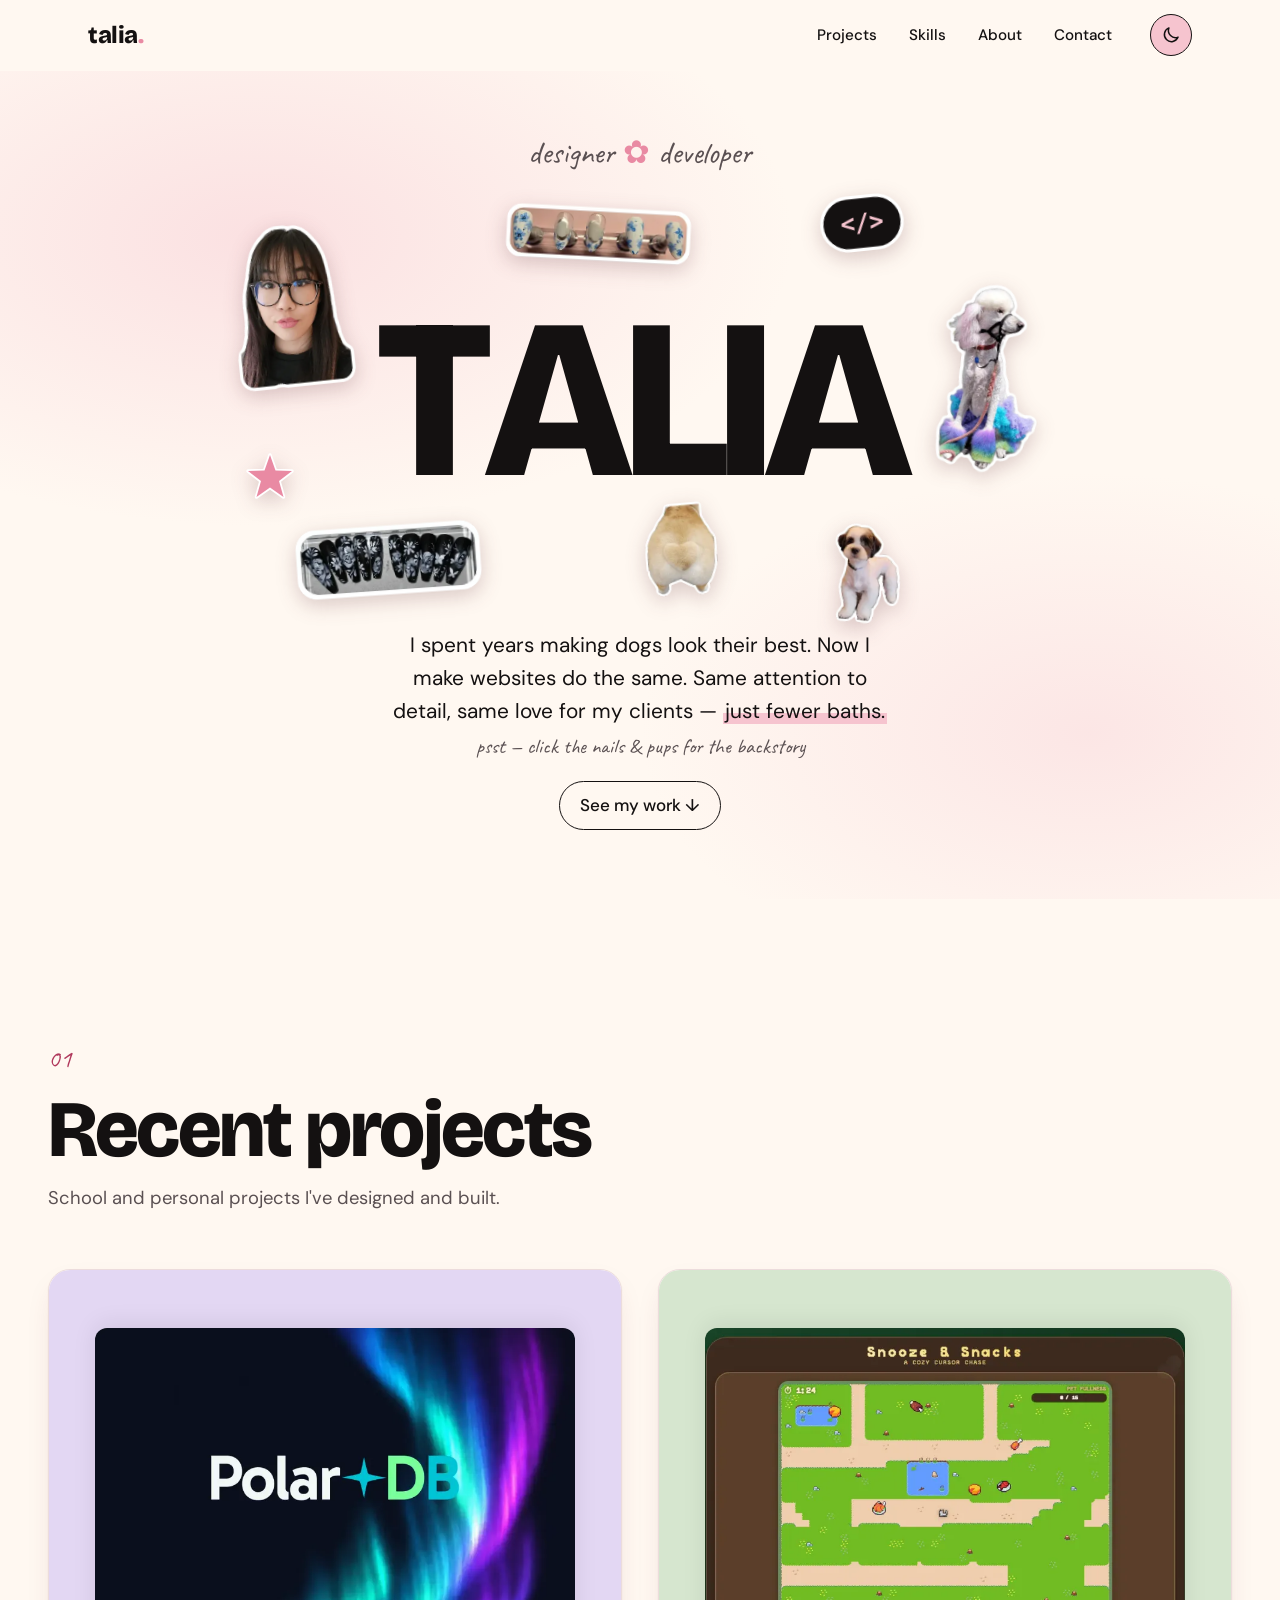
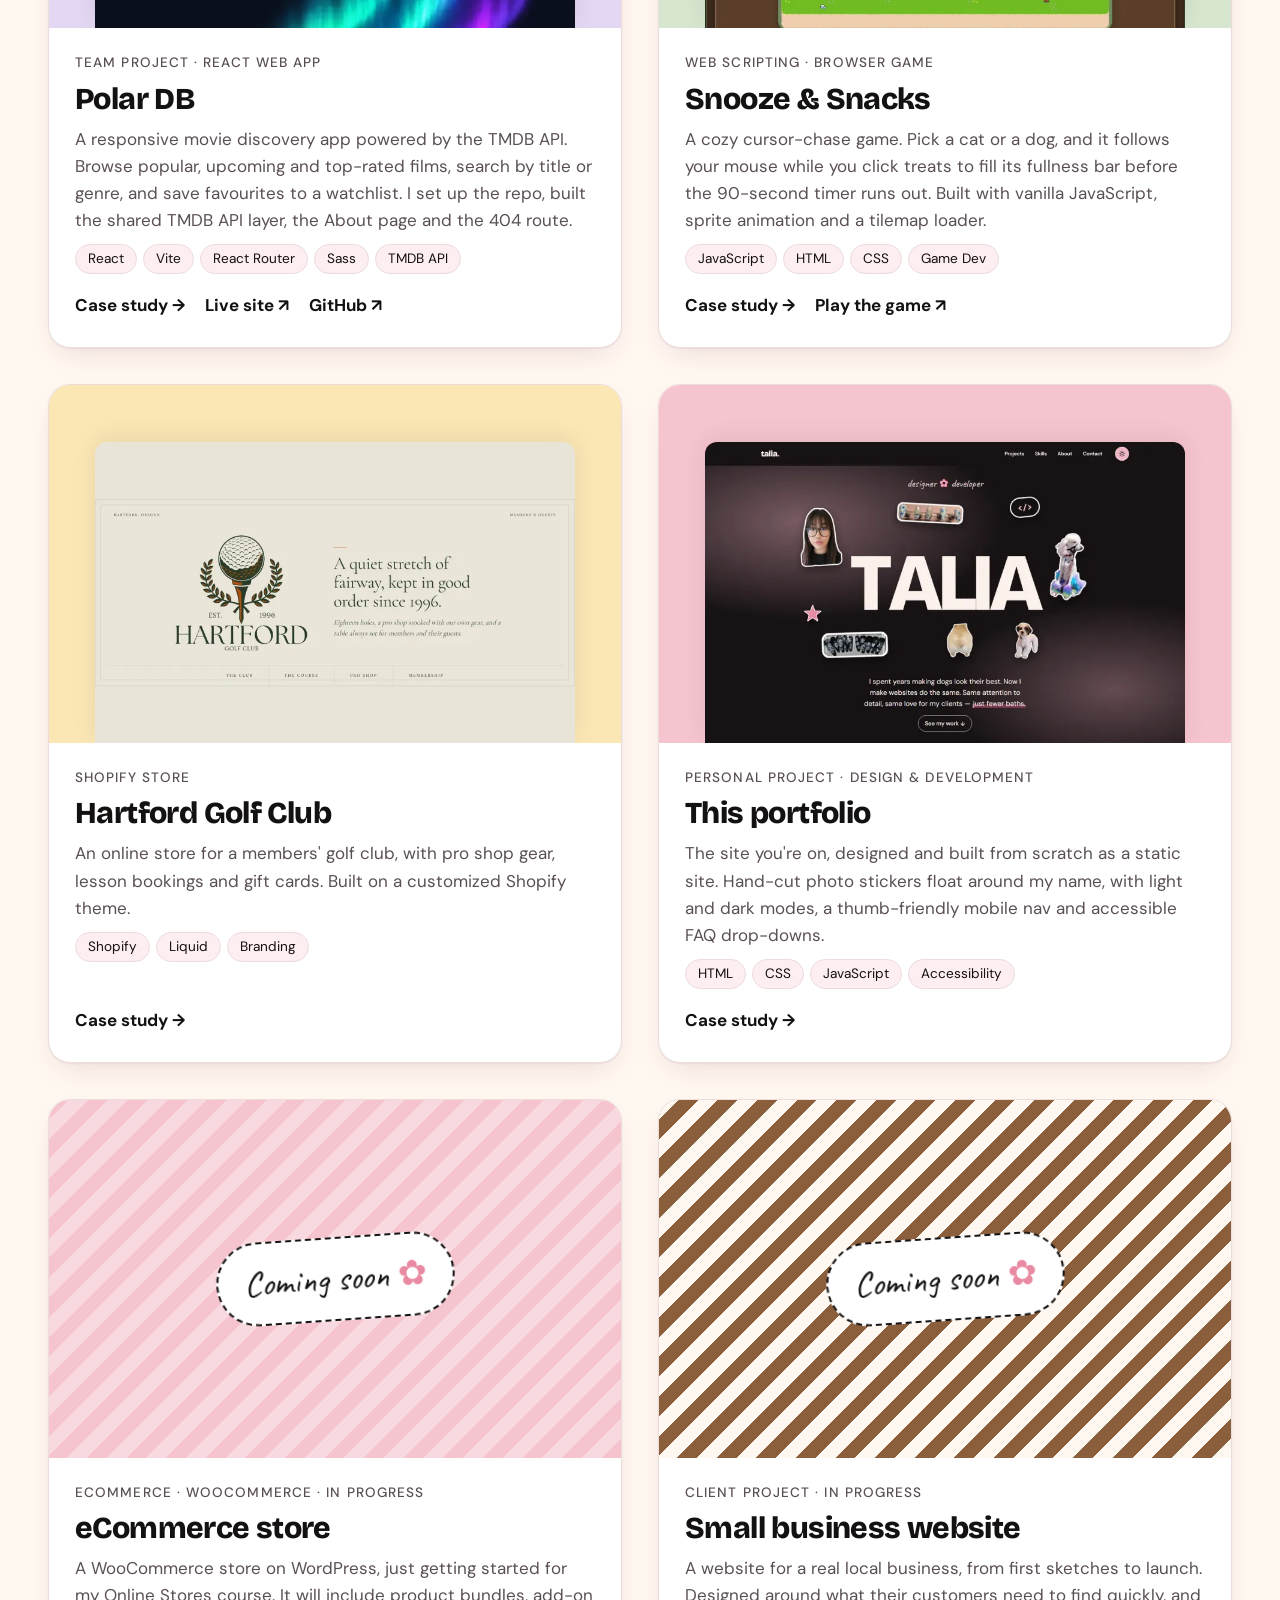
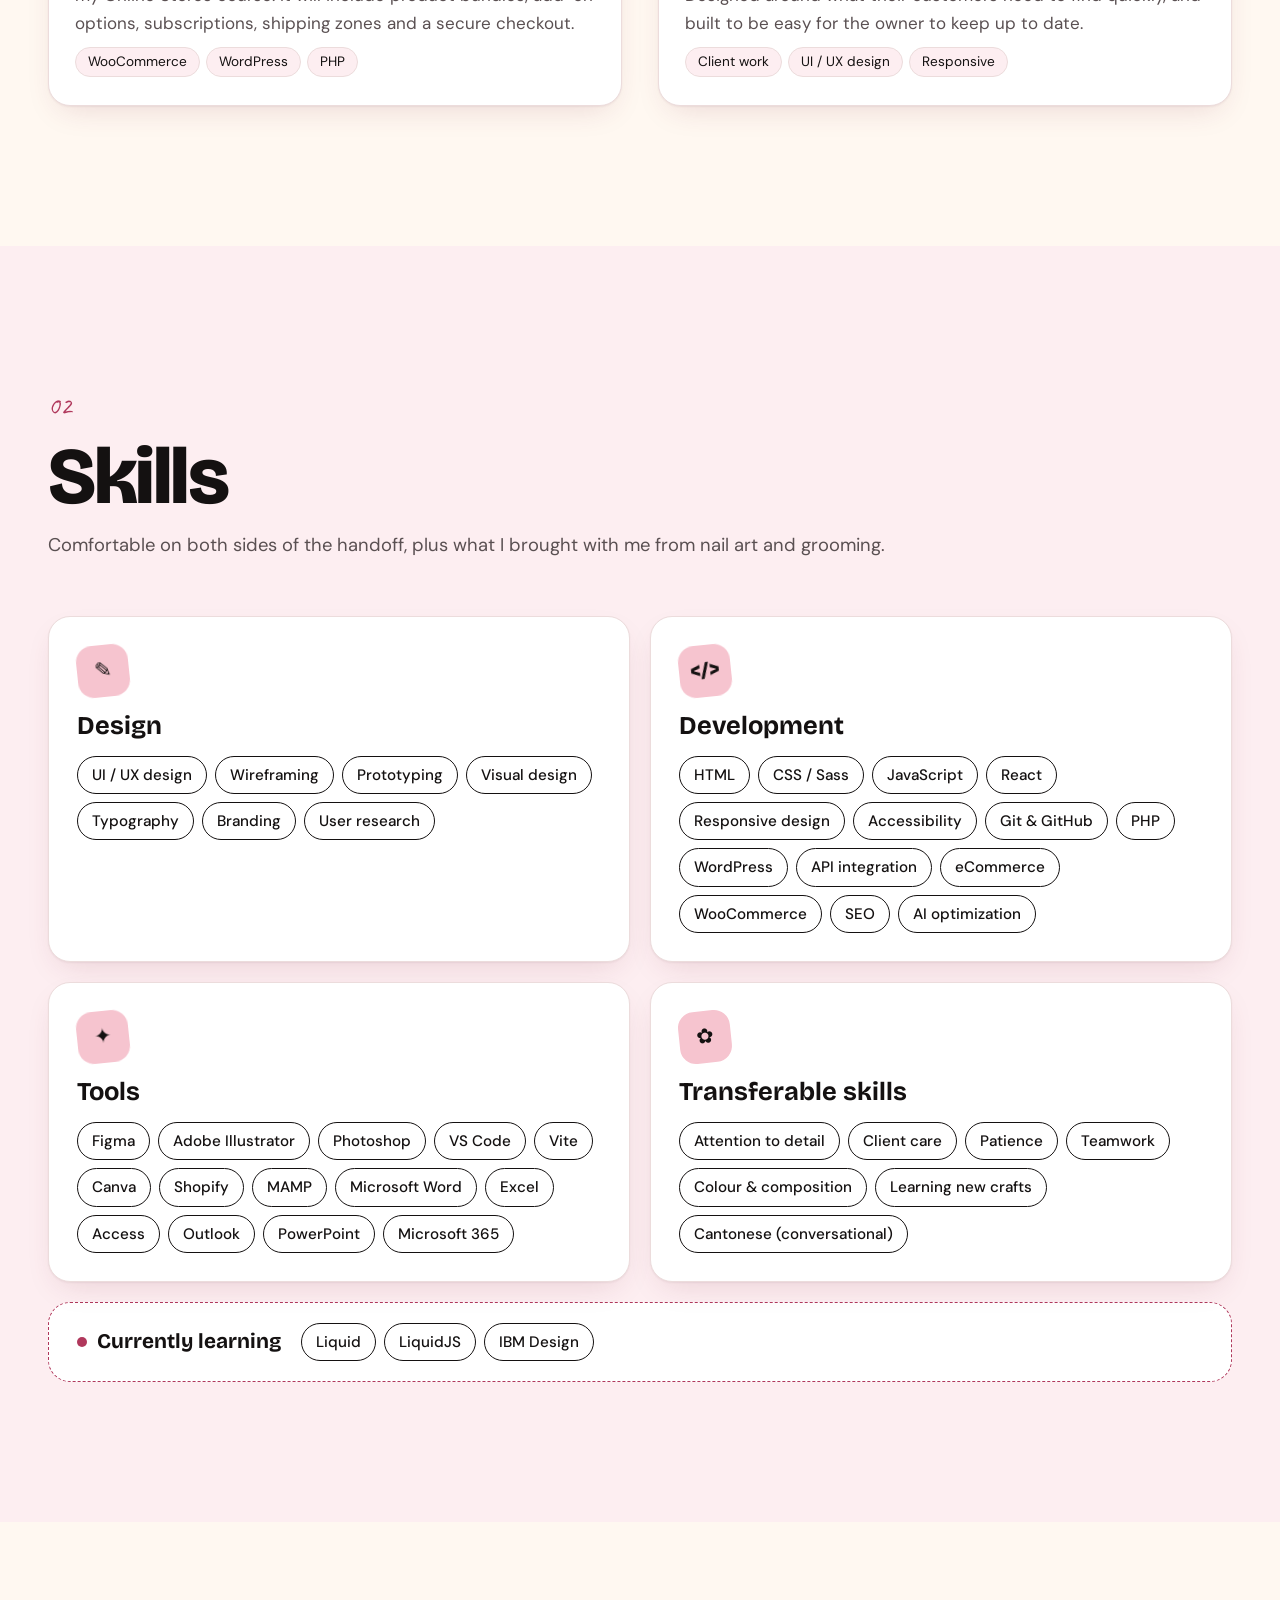
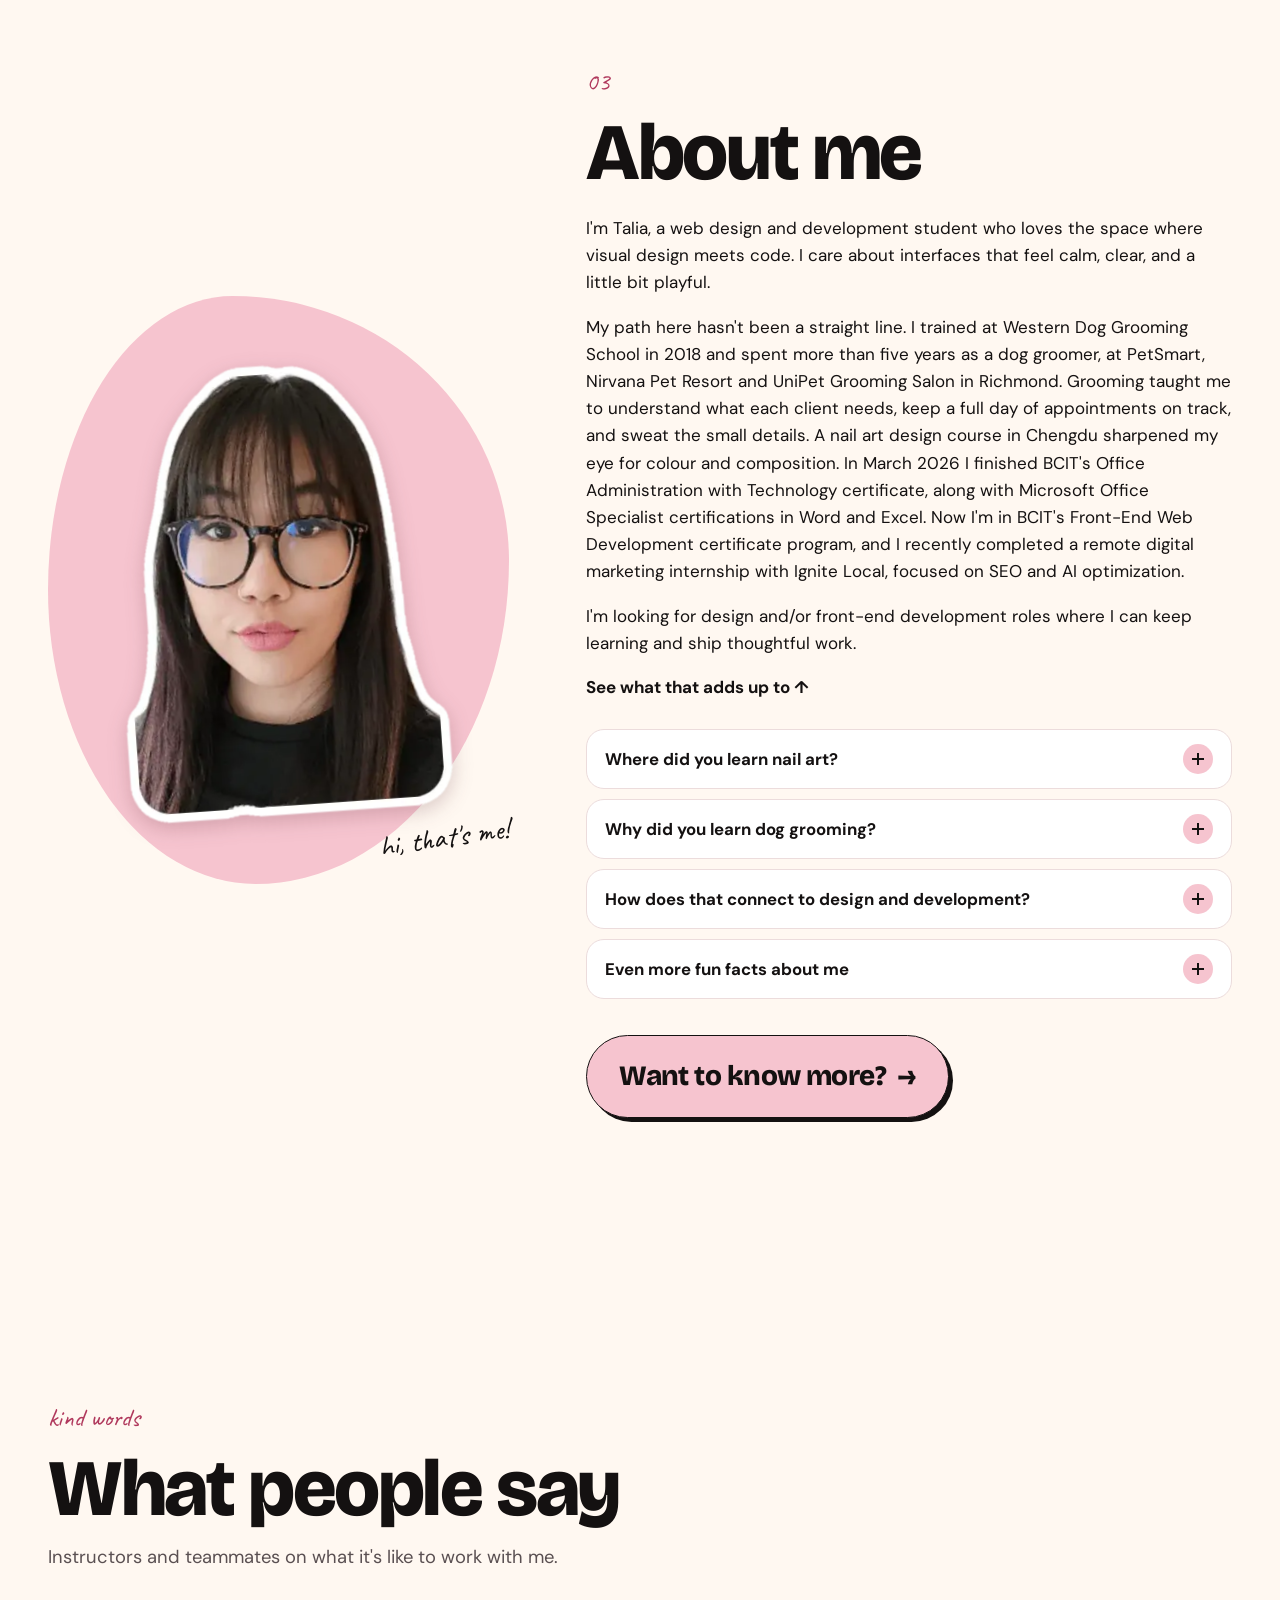
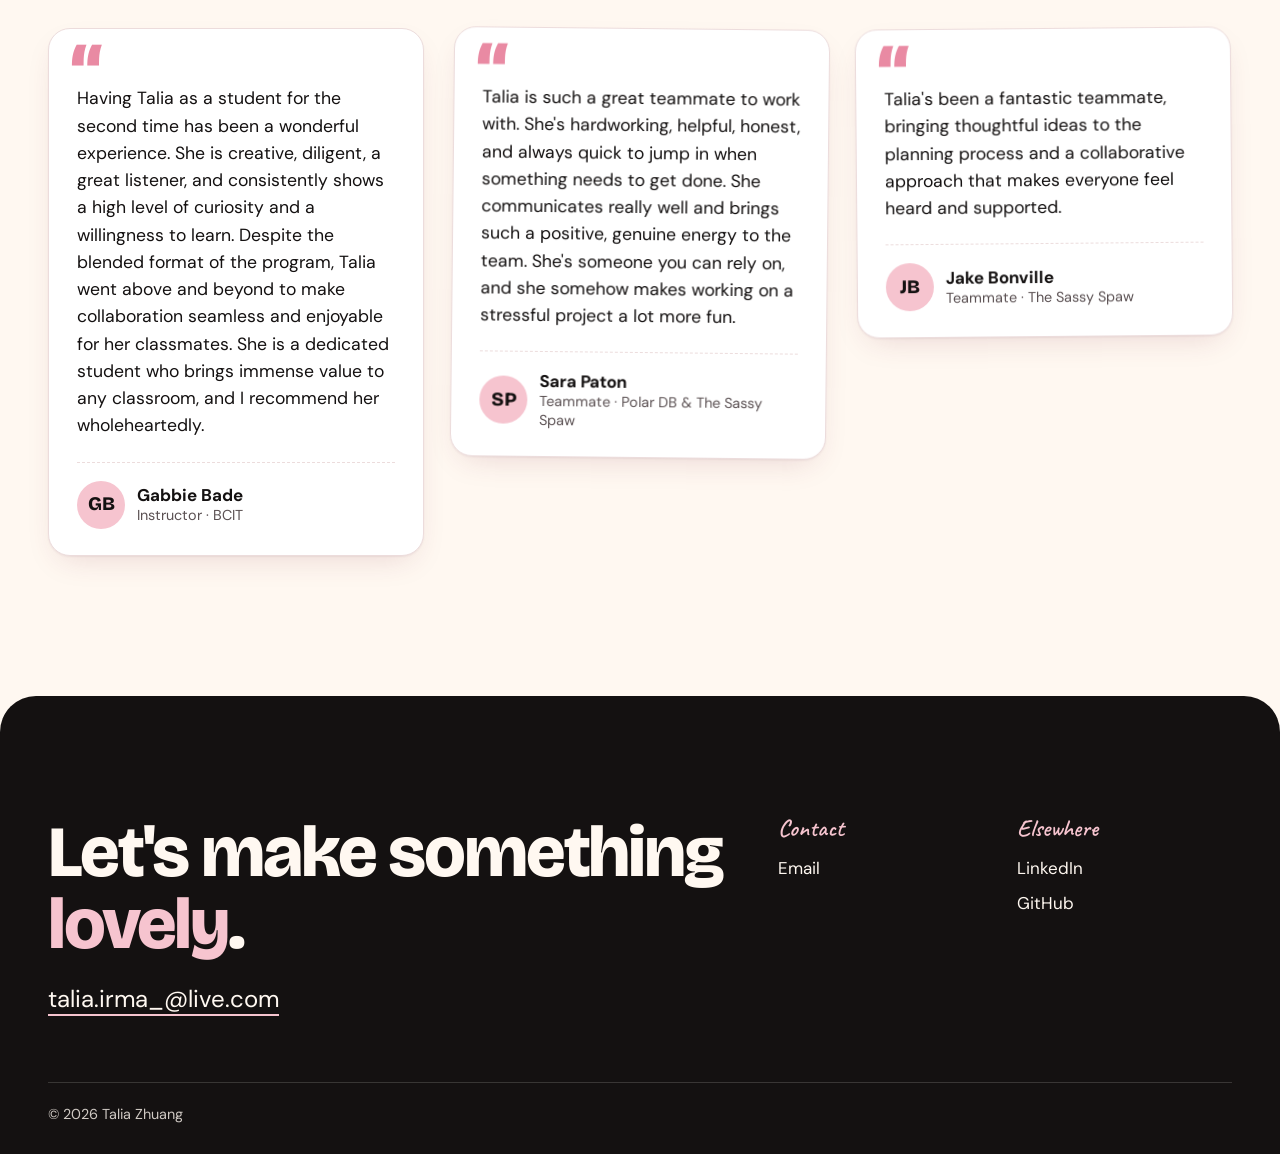
==== commit f322d654: "Add instructor review from Gabbie Bade - Replace the placeholder testimonial with Gabbie Bade's revi" ====
--- a/index.html
+++ b/index.html
@@ -889,10 +889,7 @@
       </section>
 
       <!-- ============ TESTIMONIALS ============
-         PLACEHOLDER TEXT for now. Before the site goes live:
-           1. Replace each placeholder quote, name and role with a real one
-              (only use quotes you have permission for).
-           2. Swap the "?" in each circle for the person's initial.
+         Only use quotes you have permission for. Each circle shows the person's initials.
          Add or remove a whole <figure class="quote"> to change how many there are.
            · 3 or fewer: shown as a simple grid.
            · 4 or more: automatically becomes a swipeable carousel with arrow buttons.
@@ -909,8 +906,7 @@
           <p class="section__kicker">kind words</p>
           <h2 class="section__title" id="kind-words-title">What people say</h2>
           <p class="section__intro">
-            Instructors, teammates and clients on what it's like to work with
-            me.
+            Instructors and teammates on what it's like to work with me.
           </p>
         </div>
 
@@ -924,15 +920,21 @@
             <figure class="quote">
               <blockquote>
                 <p>
-                  Placeholder quote. A teammate's words will go here: one to
-                  three sentences about our collaboration.
+                  Having Talia as a student for the second time has been a
+                  wonderful experience. She is creative, diligent, a great
+                  listener, and consistently shows a high level of curiosity and
+                  a willingness to learn. Despite the blended format of the
+                  program, Talia went above and beyond to make collaboration
+                  seamless and enjoyable for her classmates. She is a dedicated
+                  student who brings immense value to any classroom, and I
+                  recommend her wholeheartedly.
                 </p>
               </blockquote>
               <figcaption>
-                <span class="quote__avatar" aria-hidden="true">?</span>
+                <span class="quote__avatar" aria-hidden="true">GB</span>
                 <span class="quote__who"
-                  ><strong>Name coming soon</strong
-                  ><span>Teammate · Polar DB & The Sassy Spaw</span></span
+                  ><strong>Gabbie Bade</strong
+                  ><span>Instructor · BCIT</span></span
                 >
               </figcaption>
             </figure>
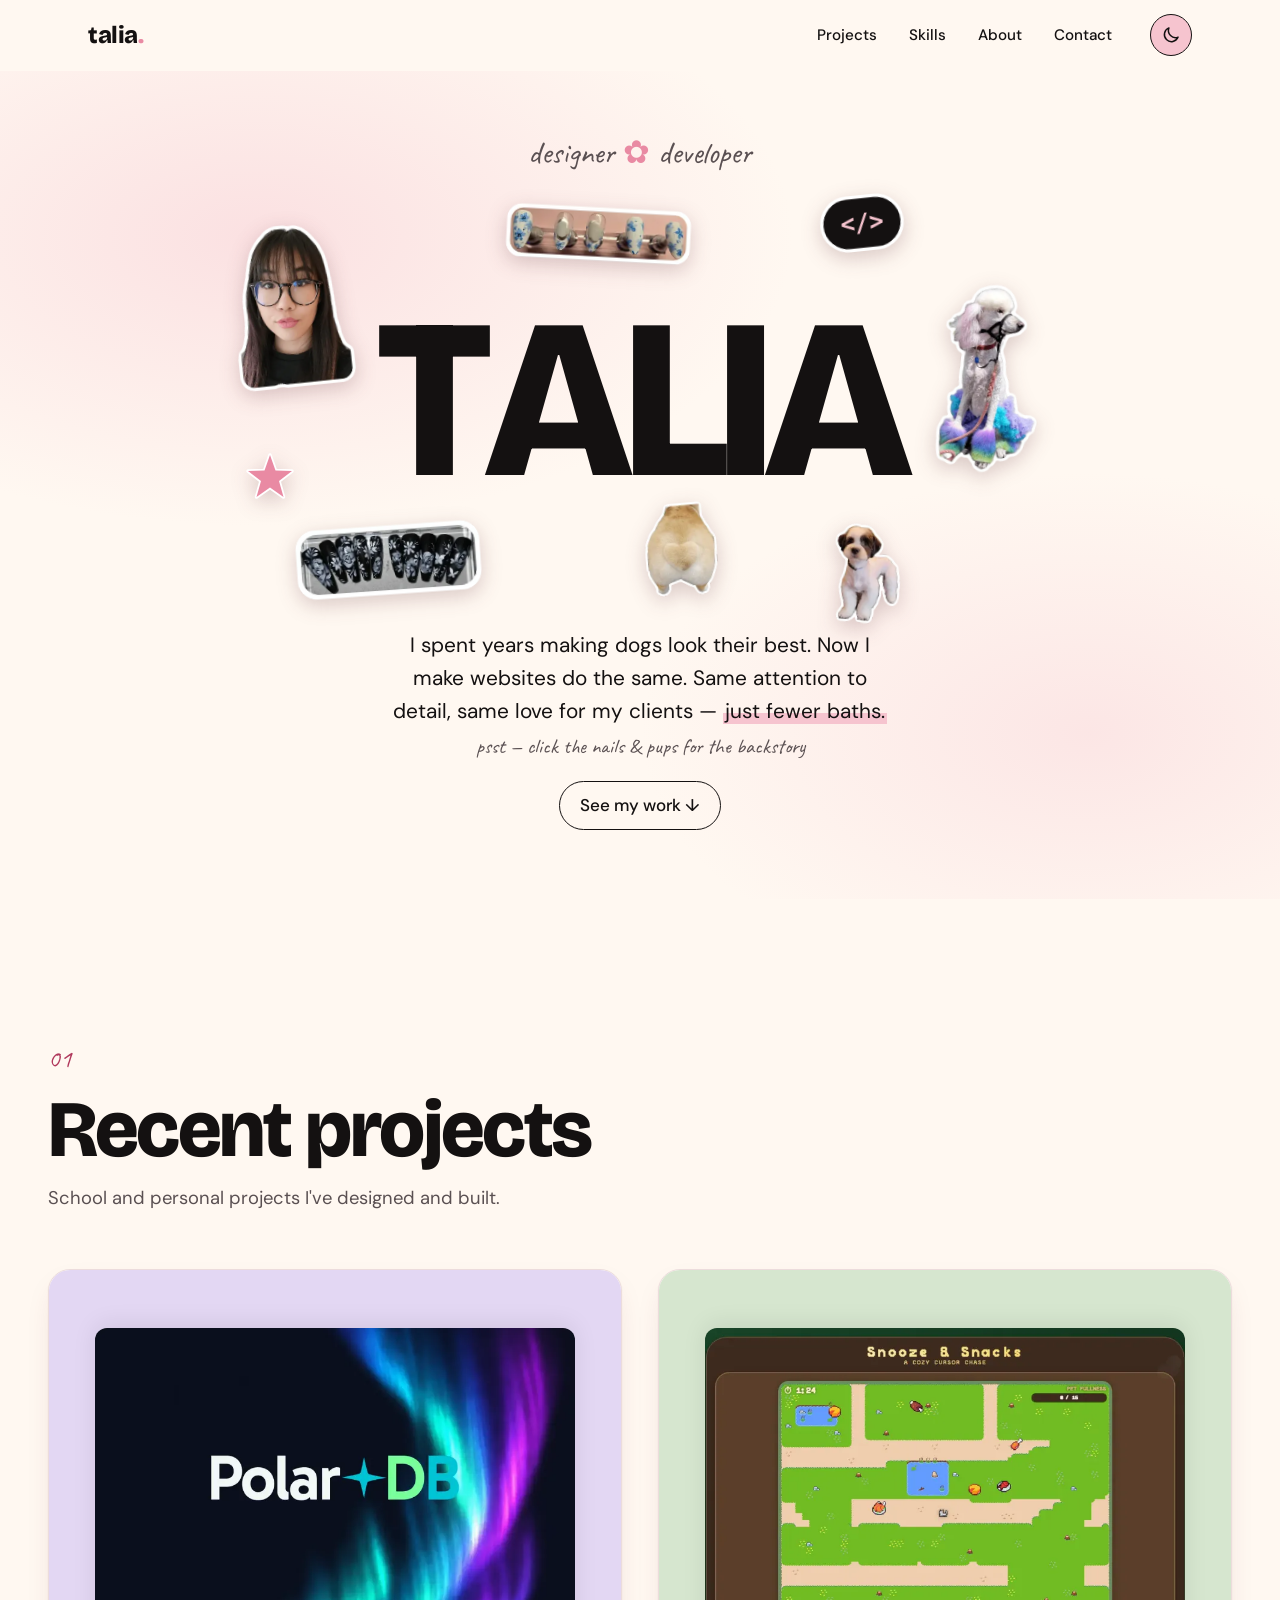
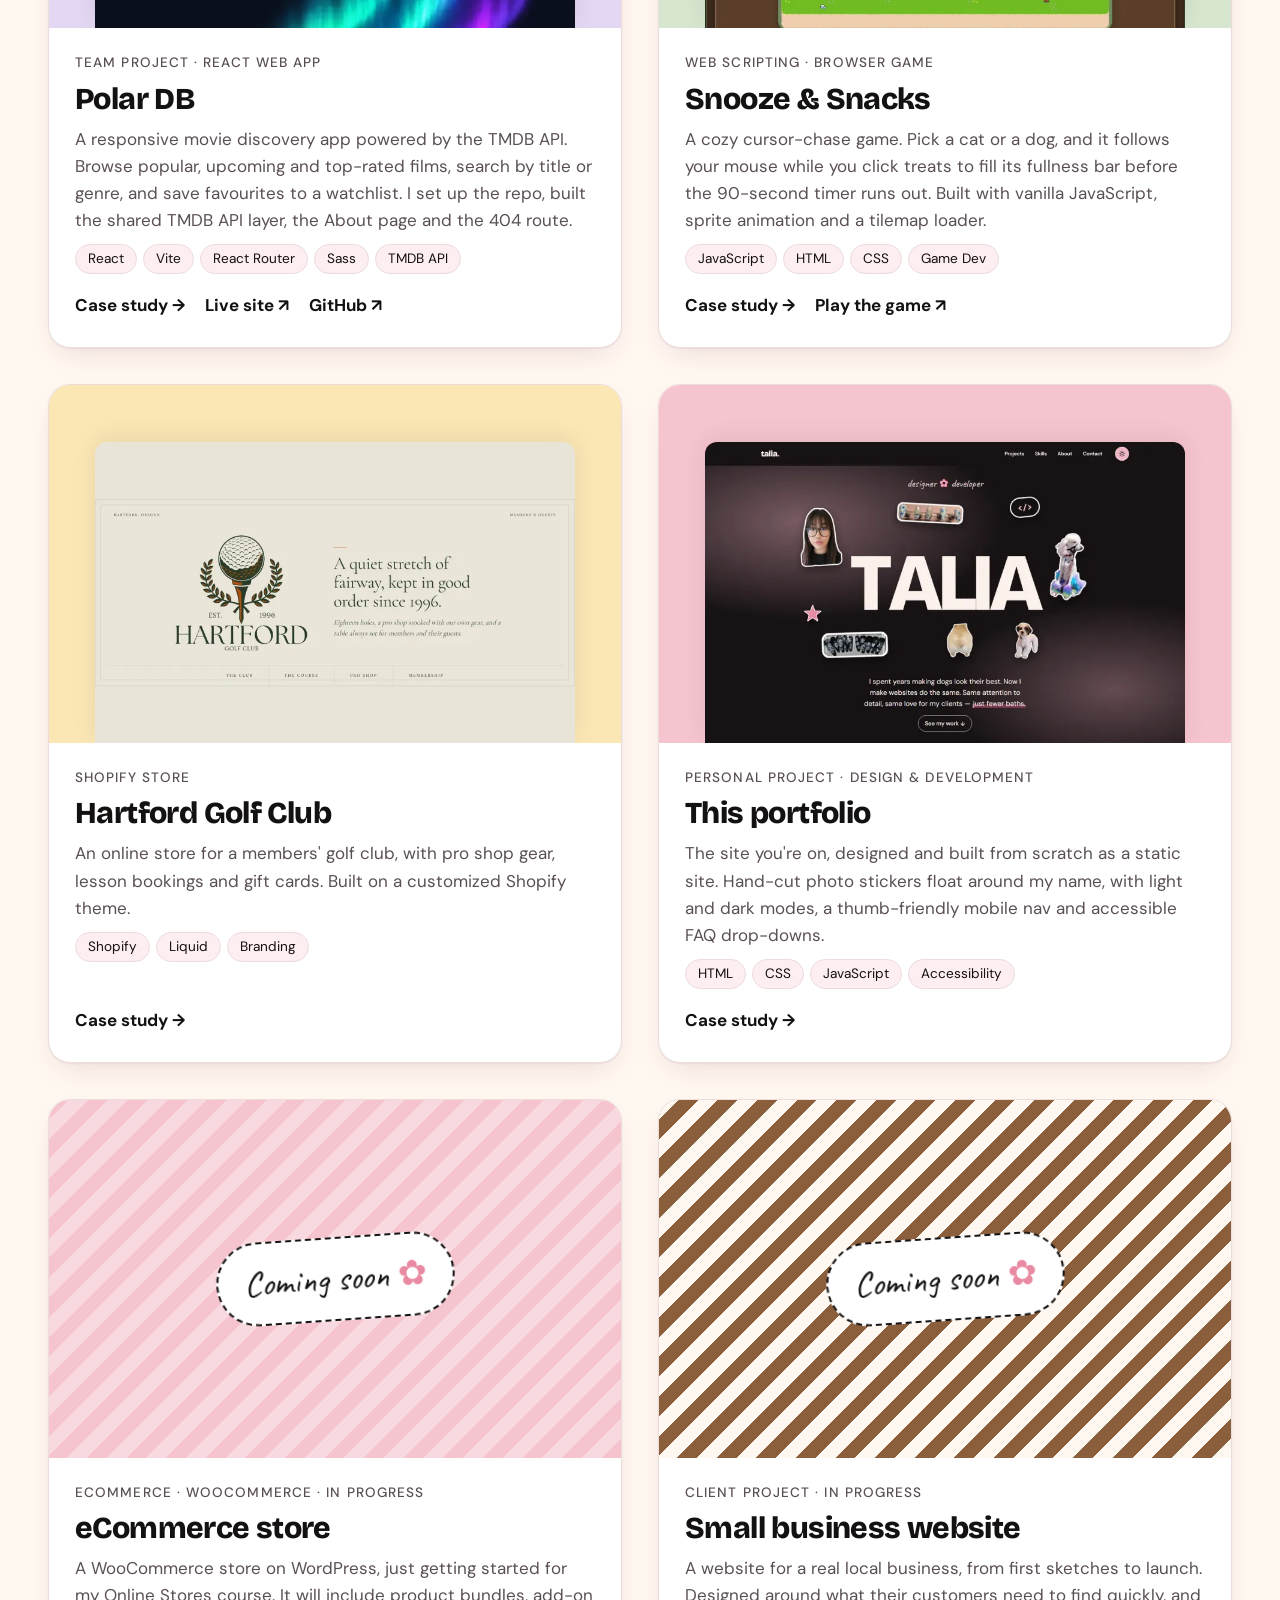
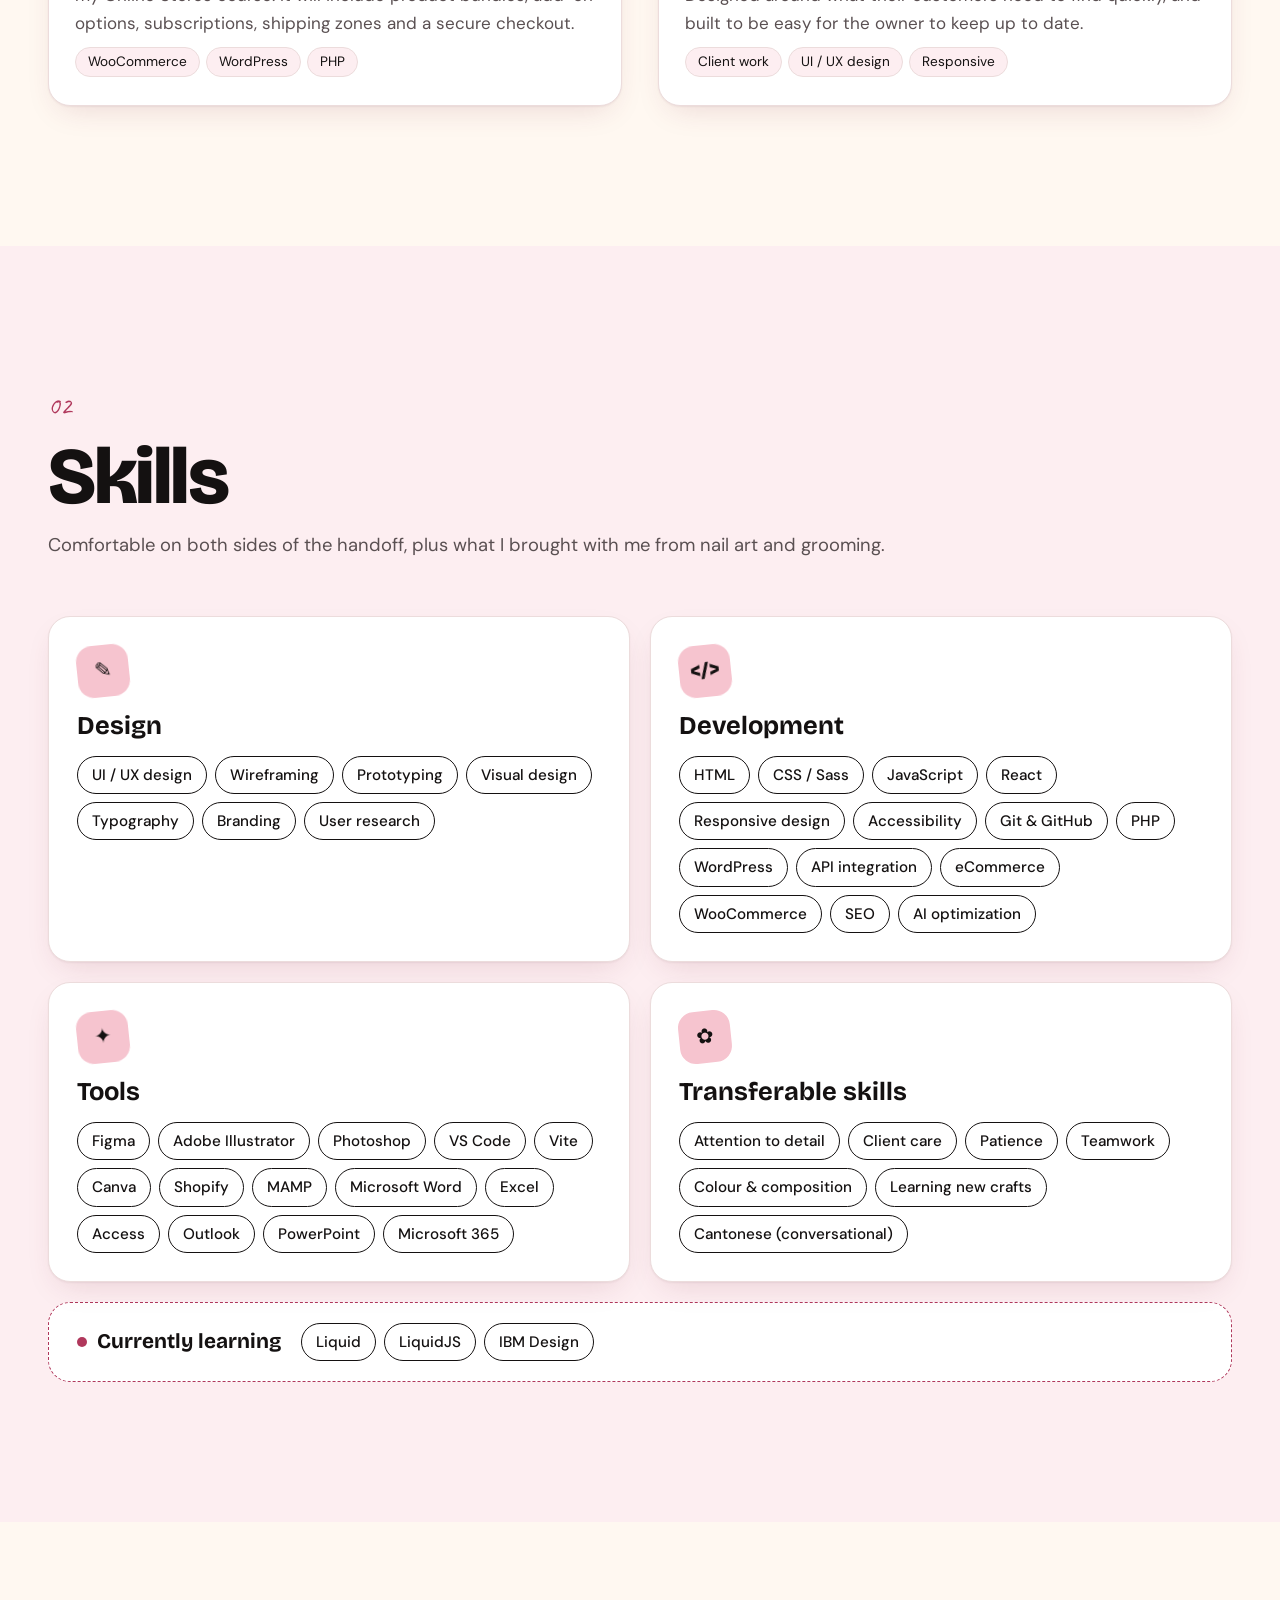
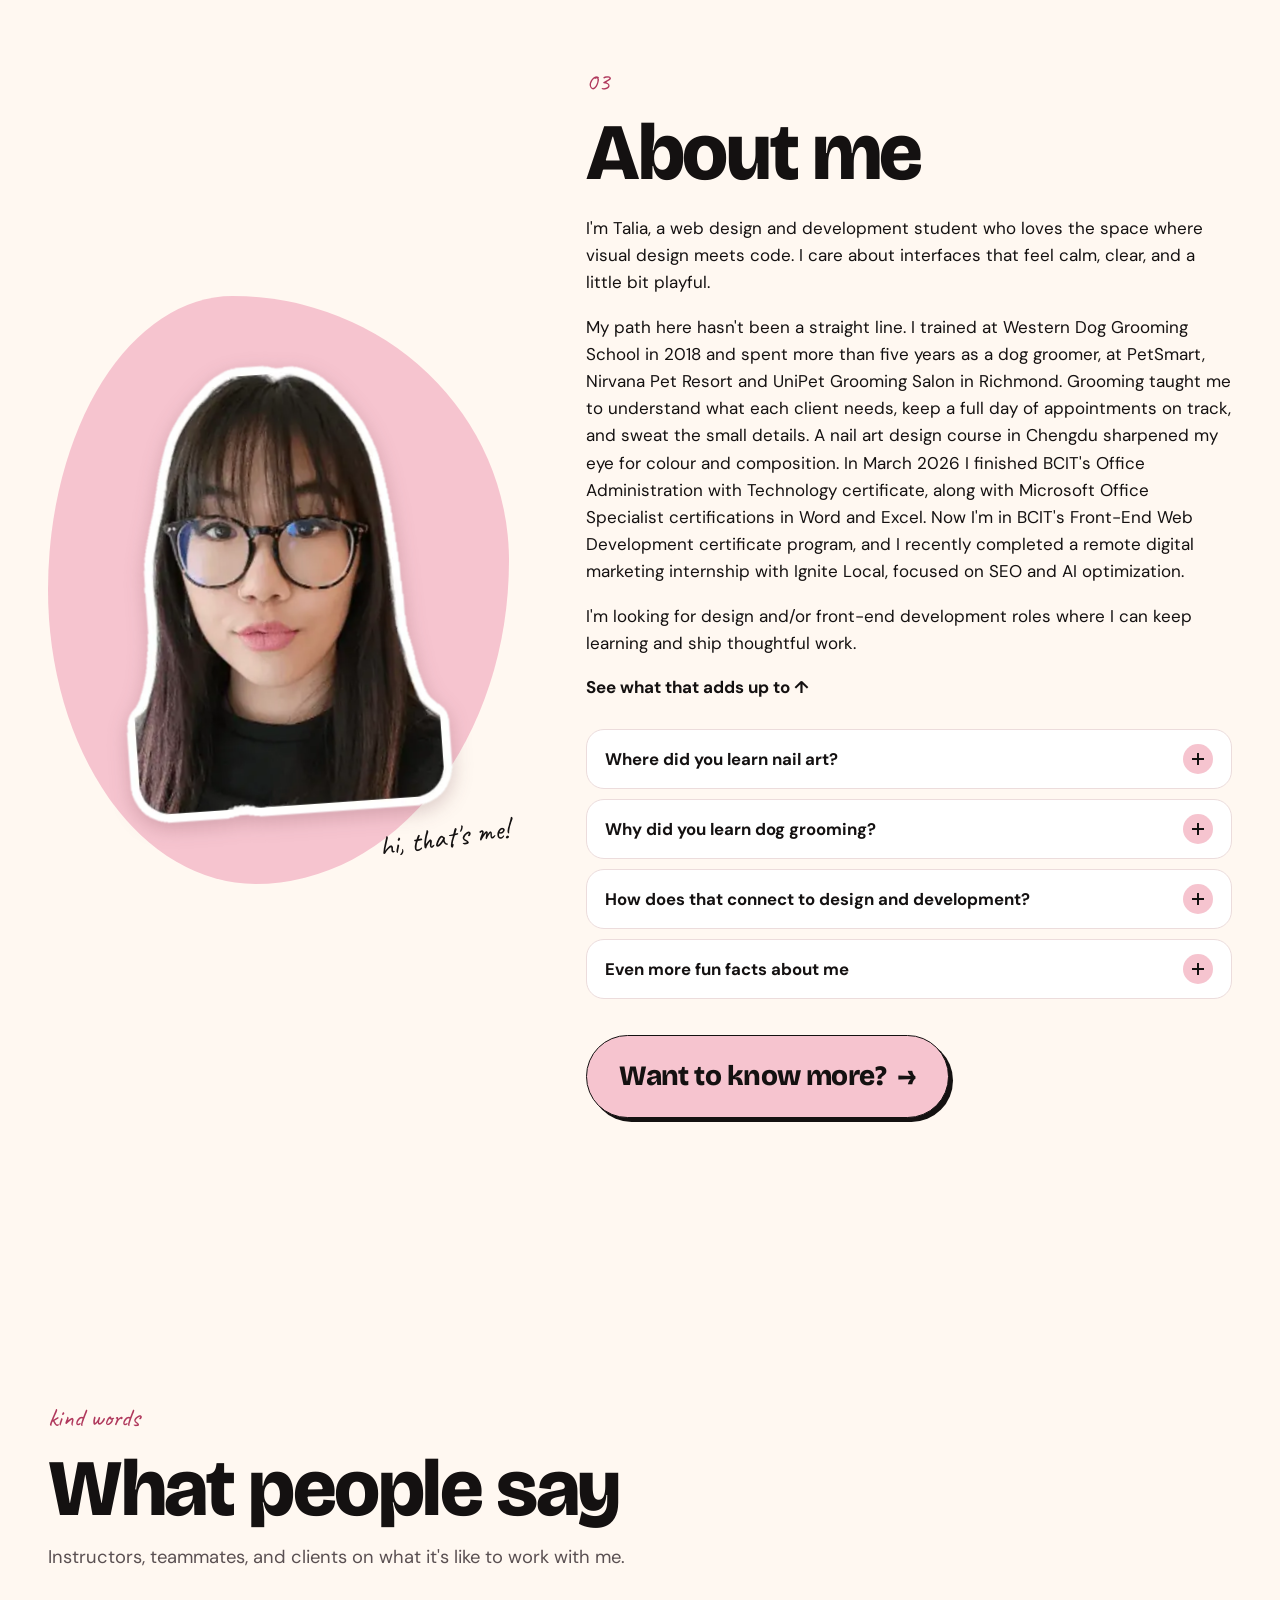
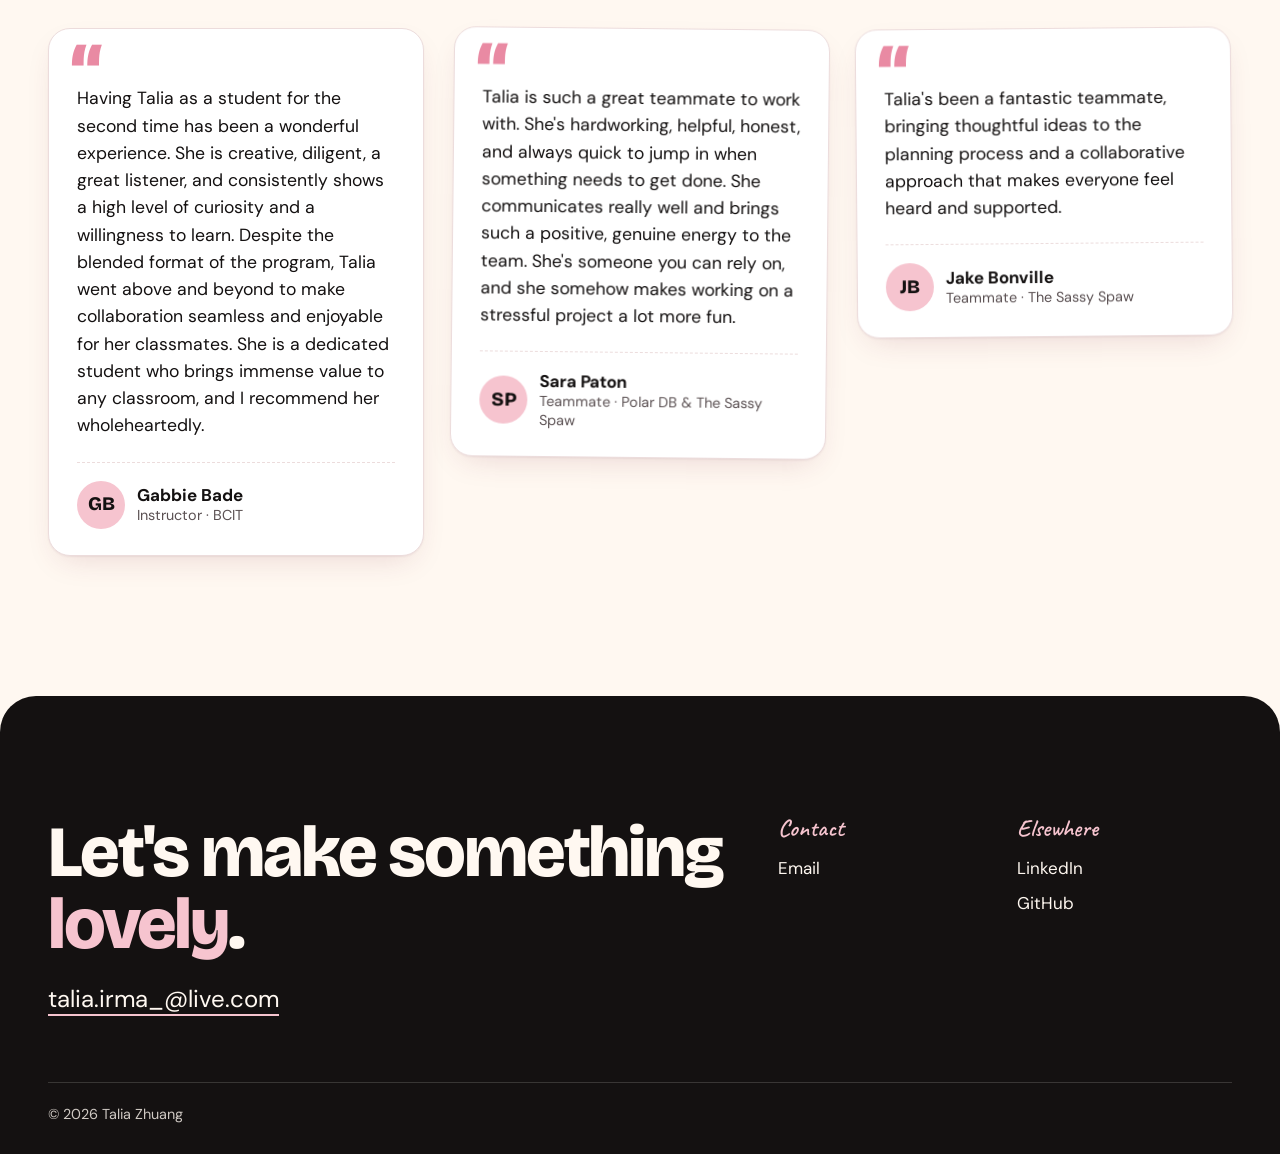
==== commit 3af7bb85: "Edit Kind Words section intro" ====
--- a/index.html
+++ b/index.html
@@ -906,7 +906,8 @@
           <p class="section__kicker">kind words</p>
           <h2 class="section__title" id="kind-words-title">What people say</h2>
           <p class="section__intro">
-            Instructors and teammates on what it's like to work with me.
+            Instructors, teammates, and clients on what it's like to work with
+            me.
           </p>
         </div>
 
@@ -1056,7 +1057,9 @@
 
     <!-- Floating "back to top" button: main.js shows it once you scroll down -->
     <a class="to-top" href="#top" data-to-top>
-      <svg viewBox="0 0 24 24" aria-hidden="true"><path d="M12 19V5M5.5 11.5 12 5l6.5 6.5"/></svg>
+      <svg viewBox="0 0 24 24" aria-hidden="true">
+        <path d="M12 19V5M5.5 11.5 12 5l6.5 6.5" />
+      </svg>
       <span class="visually-hidden">Back to top</span>
     </a>
 
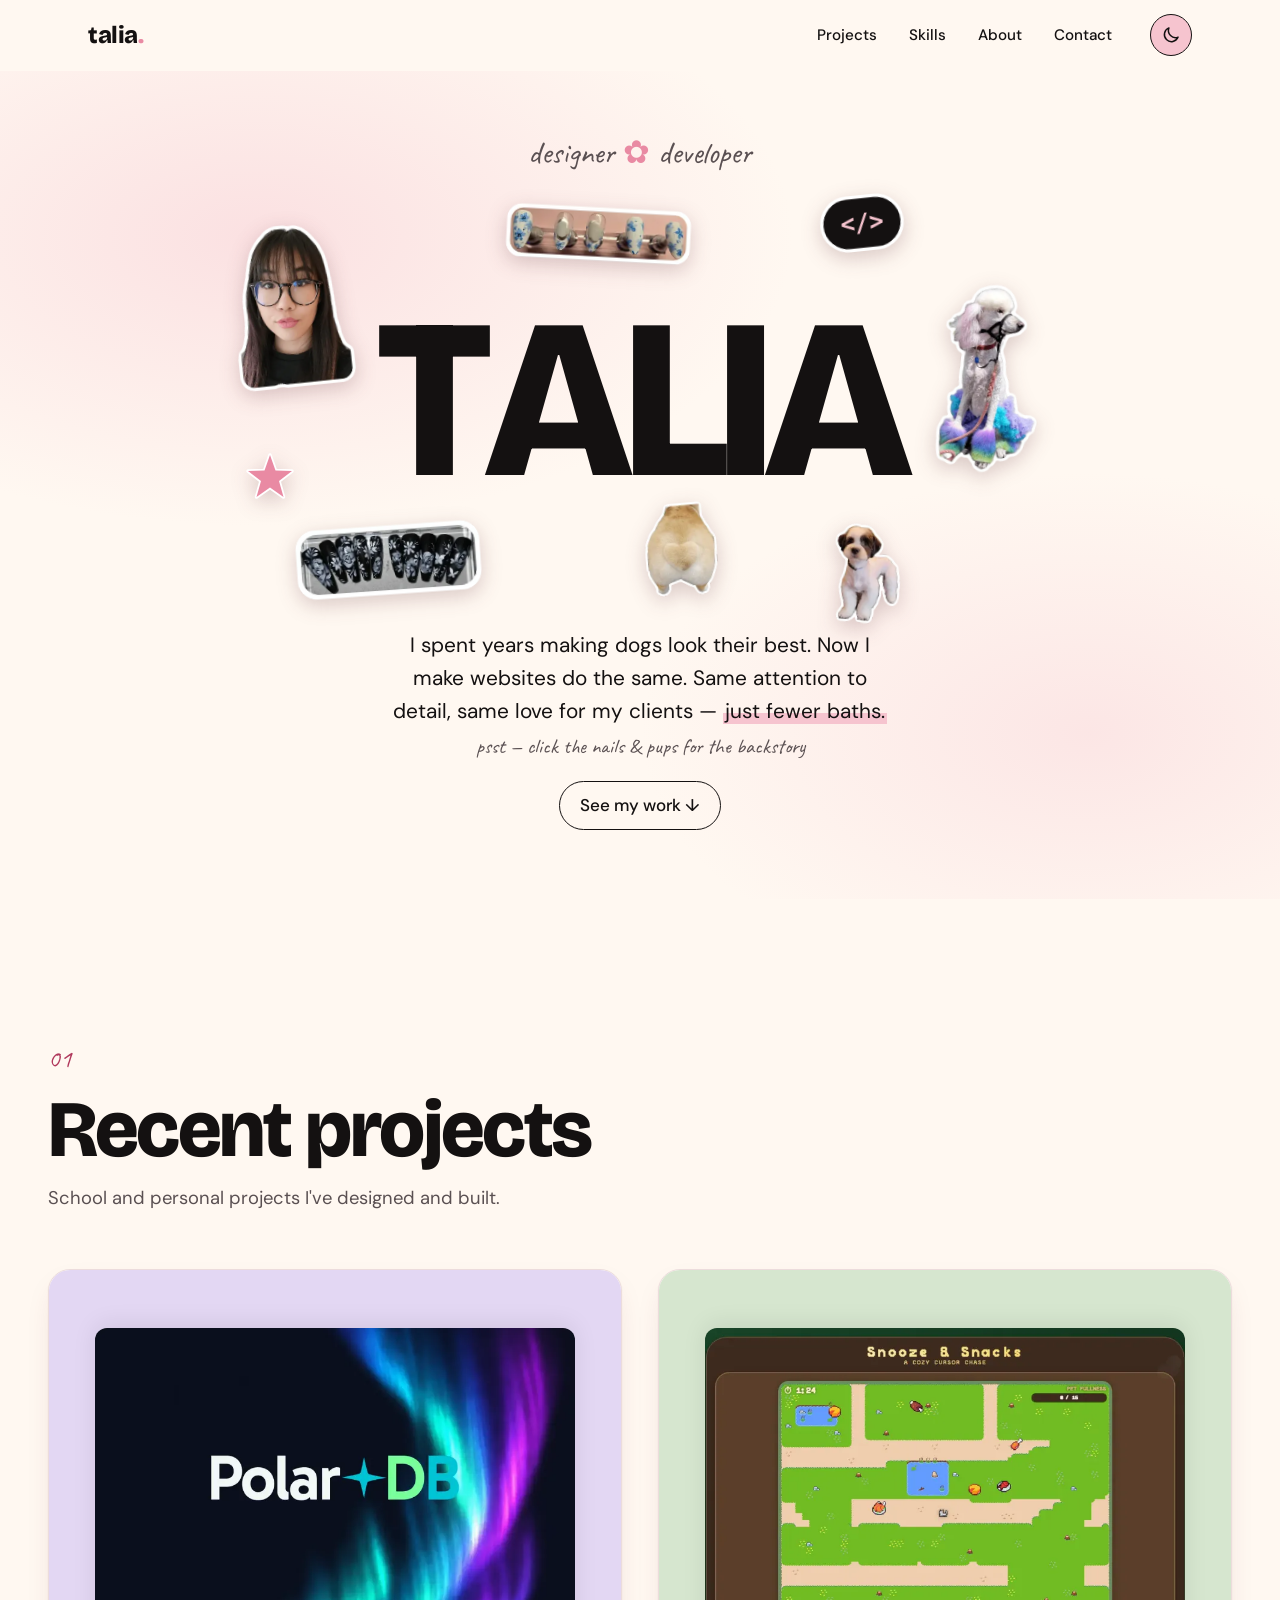
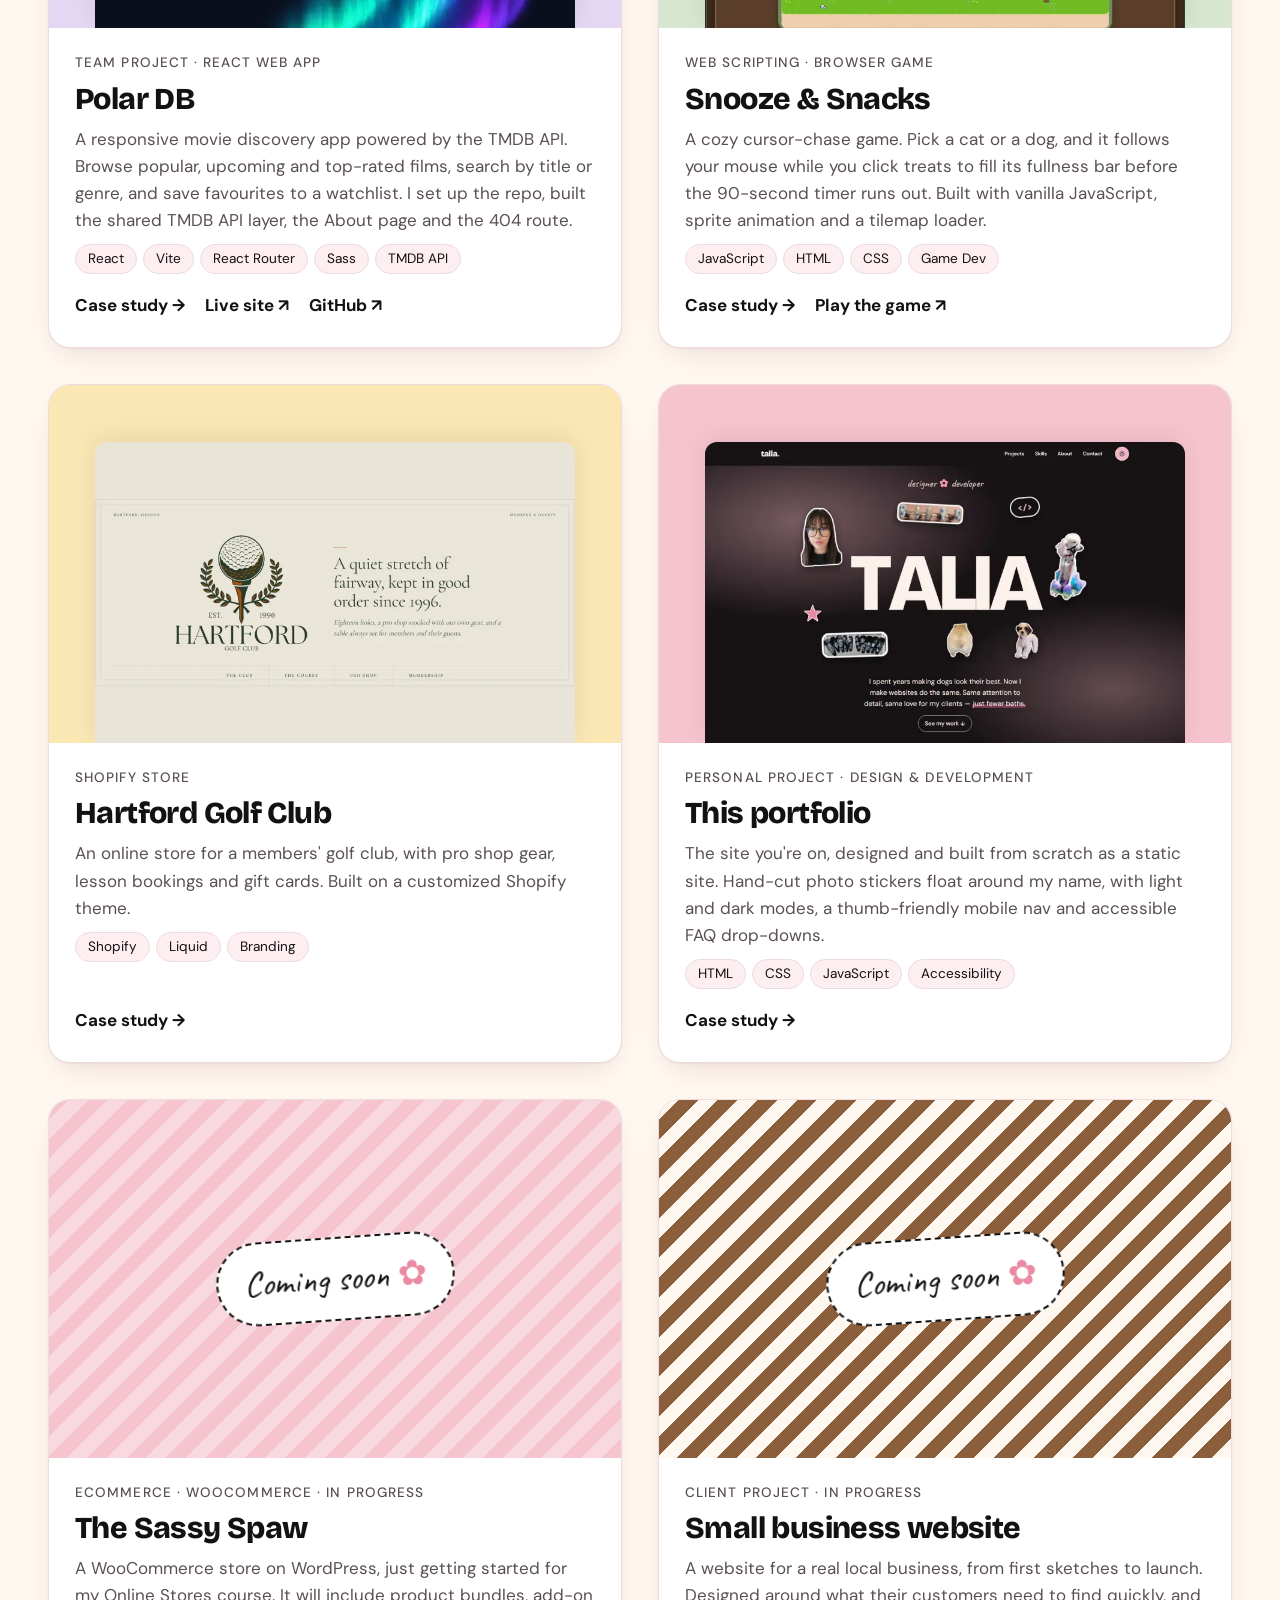
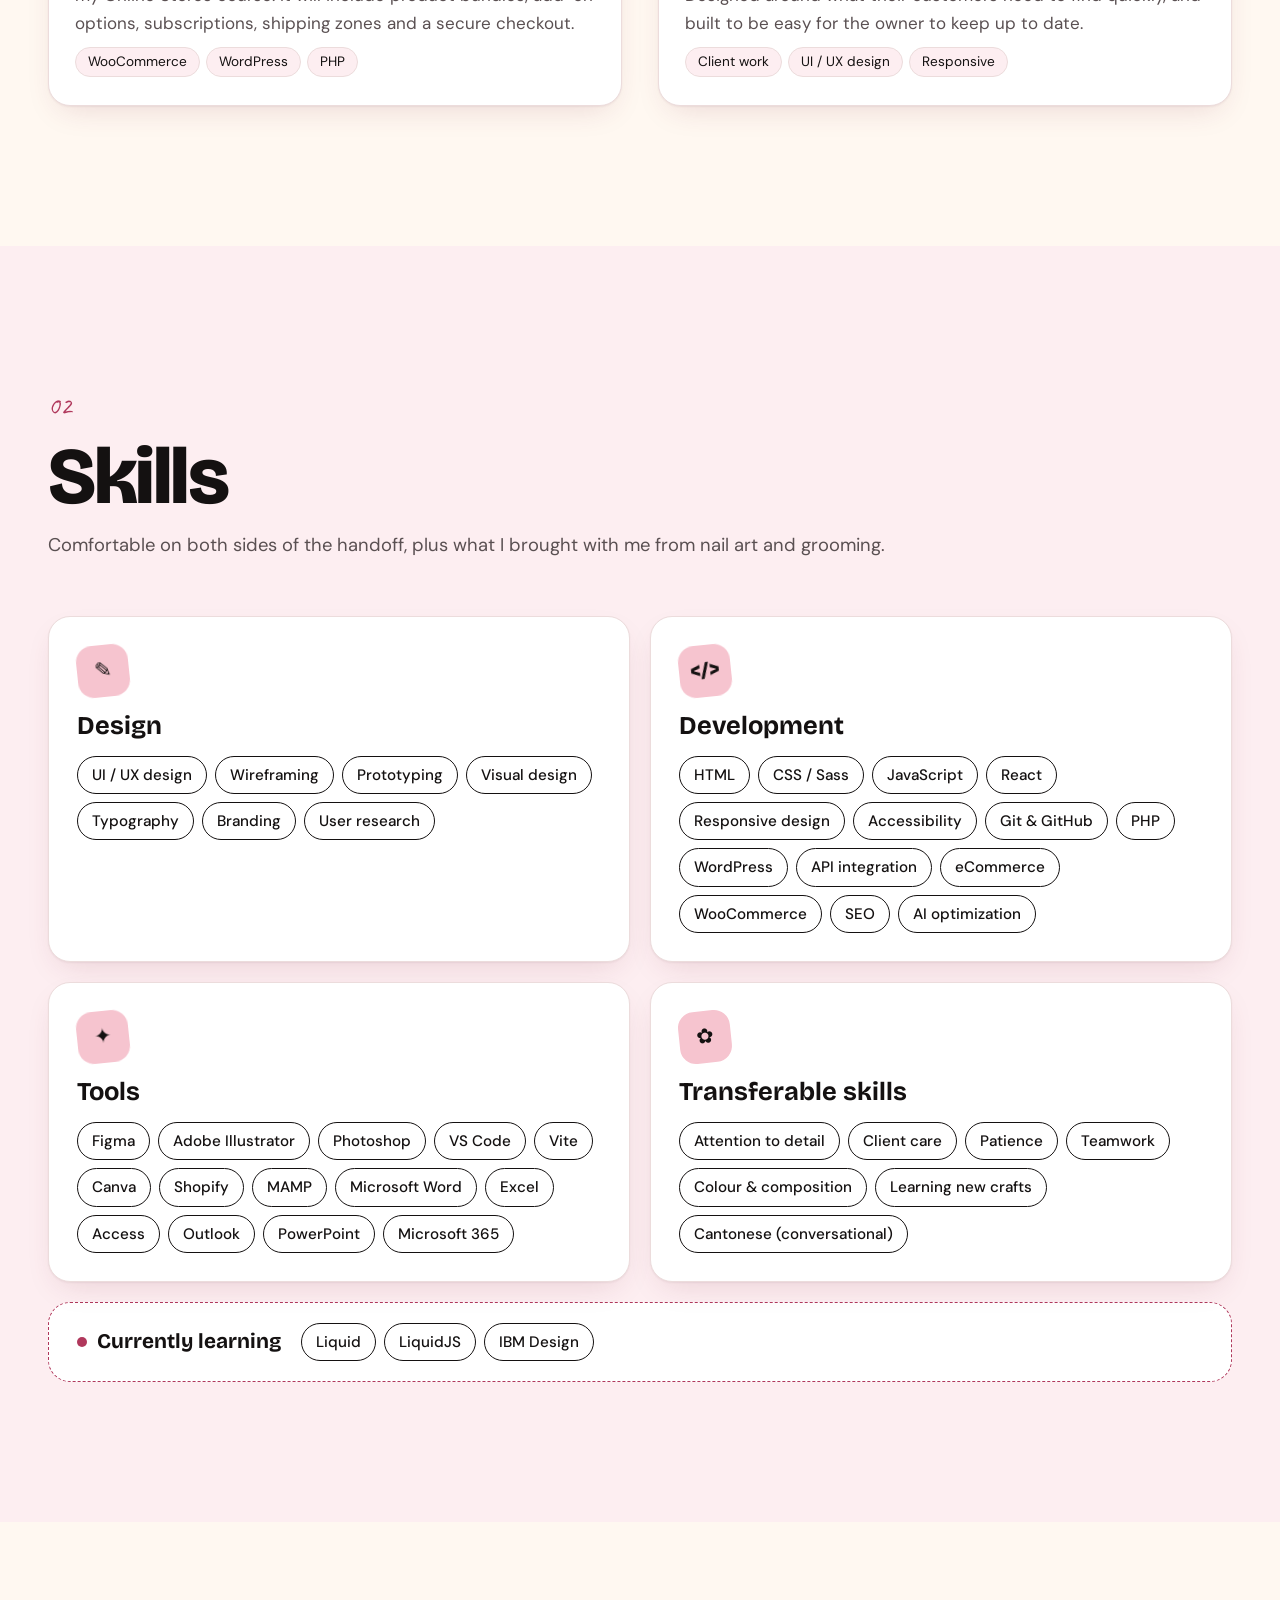
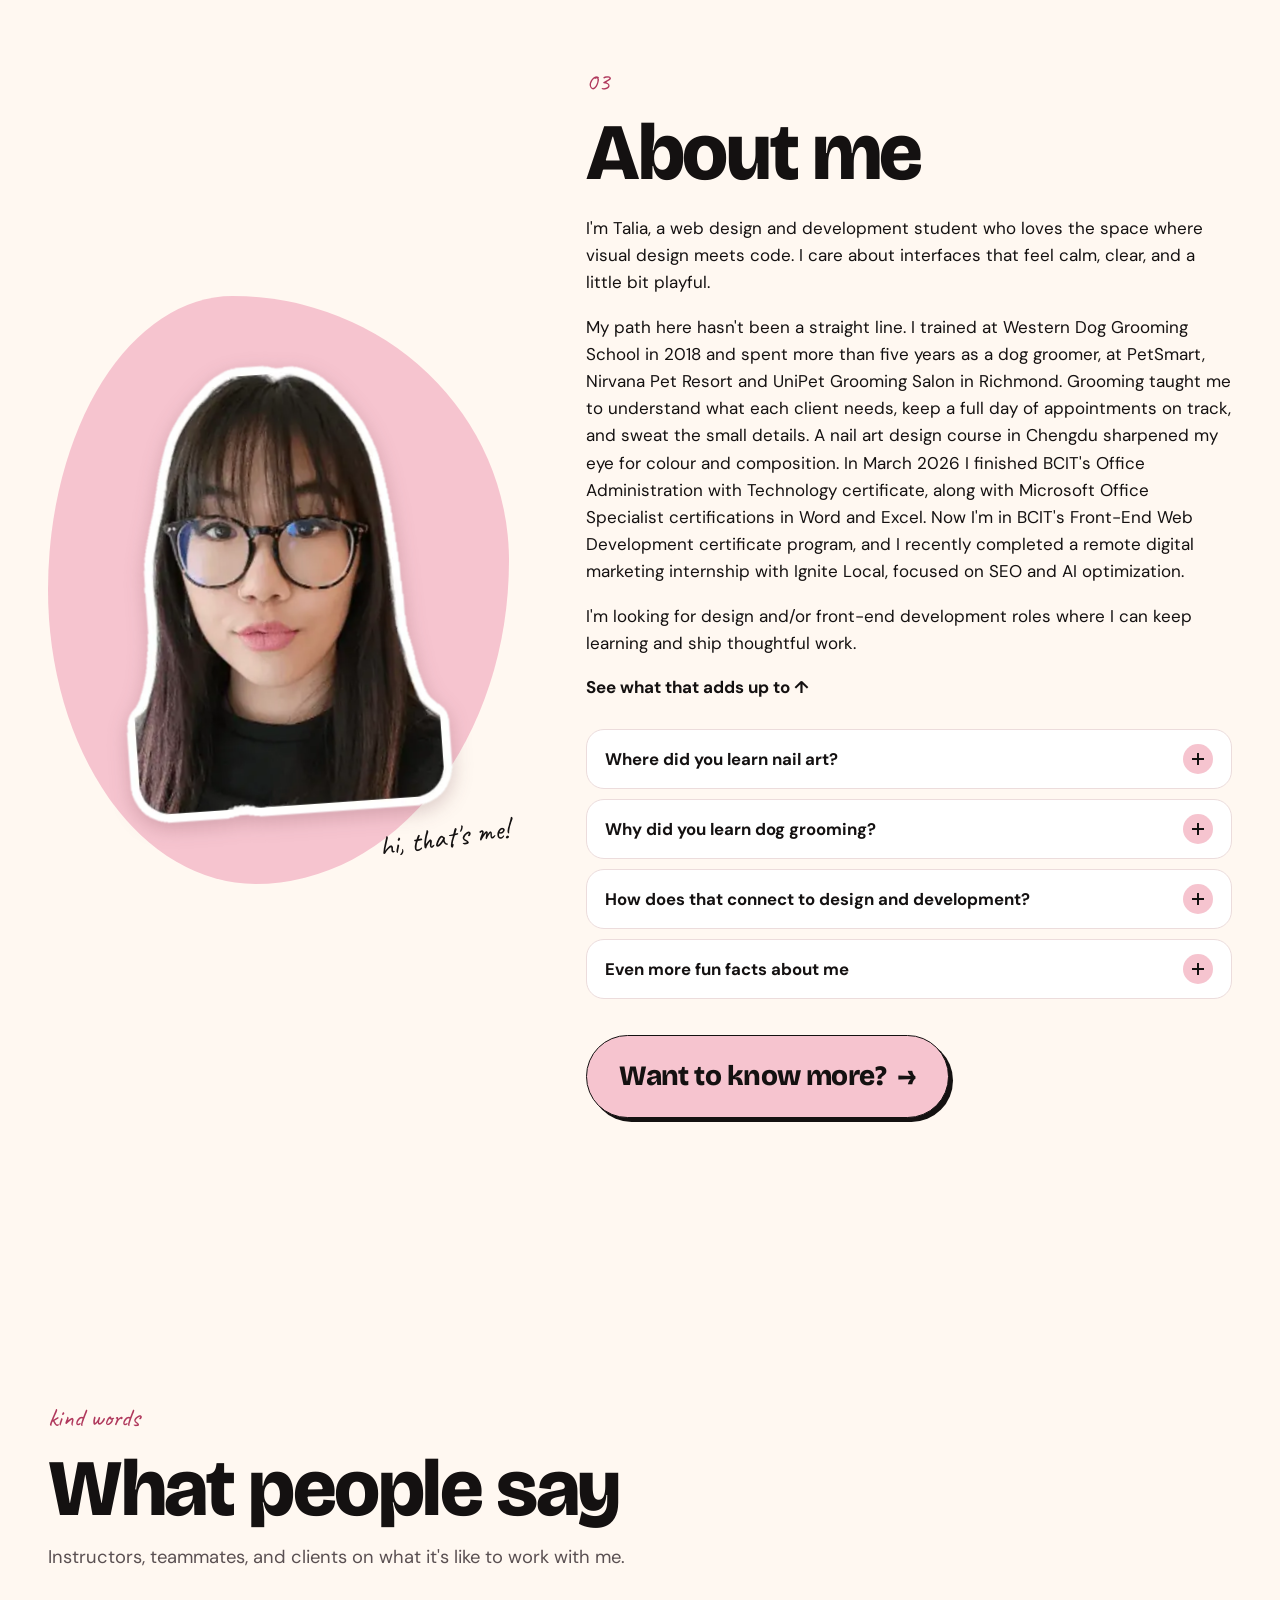
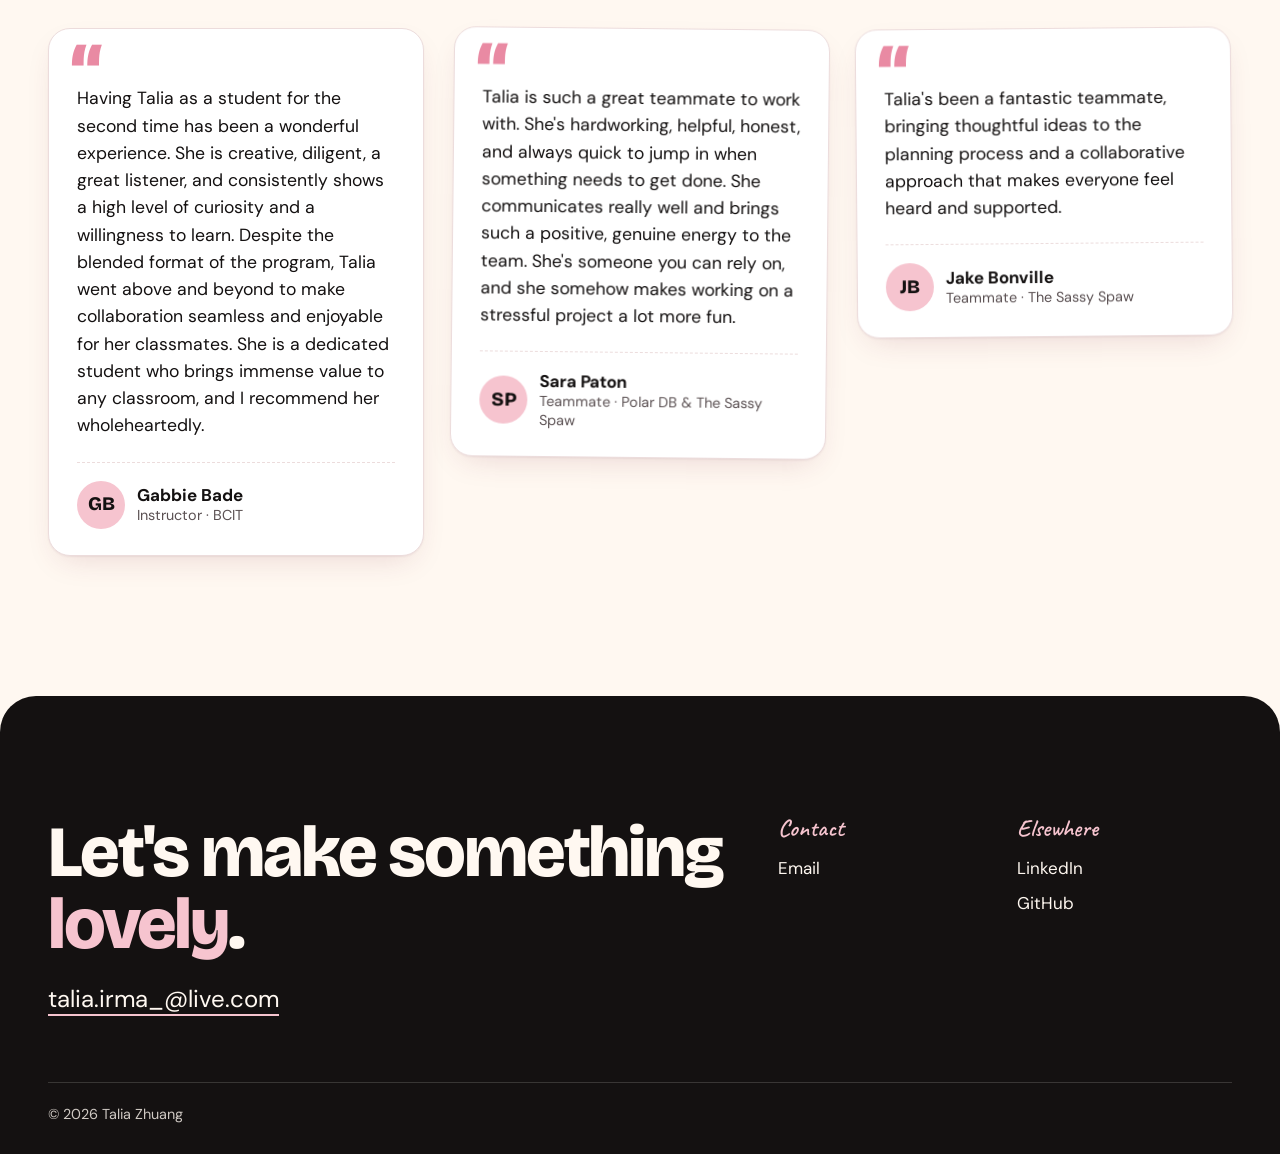
==== commit 36fa0444: "Name the eCommerce project card The Sassy Spaw" ====
--- a/index.html
+++ b/index.html
@@ -1,1068 +1,1032 @@
-<!doctype html>
-<html lang="en">
-  <head>
-    <meta charset="UTF-8" />
-    <meta
-      name="viewport"
-      content="width=device-width, initial-scale=1.0, viewport-fit=cover"
-    />
-    <title>Talia Zhuang — Designer &amp; Developer</title>
-    <meta
-      name="description"
-      content="Portfolio of Talia Zhuang, a dog groomer turned web designer and front-end developer, building thoughtful, accessible websites."
-    />
-
-    <link rel="canonical" href="https://tahleeuh.com/" />
-
-    <!-- Icons -->
-    <link rel="icon" href="assets/icons/favicon.ico" sizes="any" />
-    <link rel="icon" href="assets/icons/favicon.svg" type="image/svg+xml" />
-    <link
-      rel="icon"
-      href="assets/icons/favicon-32.png"
-      type="image/png"
-      sizes="32x32"
-    />
-    <link rel="apple-touch-icon" href="assets/icons/apple-touch-icon.png" />
-    <meta
-      name="theme-color"
-      content="#fff8f1"
-      media="(prefers-color-scheme: light)"
-    />
-    <meta
-      name="theme-color"
-      content="#171214"
-      media="(prefers-color-scheme: dark)"
-    />
-
-    <!-- Link previews (LinkedIn, Slack, iMessage, etc.) -->
-    <meta property="og:type" content="website" />
-    <meta
-      property="og:site_name"
-      content="Talia Zhuang — Designer &amp; Developer"
-    />
-    <meta
-      property="og:title"
-      content="Talia Zhuang — Designer &amp; Developer"
-    />
-    <meta
-      property="og:description"
-      content="Portfolio of Talia Zhuang, a dog groomer turned web designer and front-end developer, building thoughtful, accessible websites."
-    />
-    <meta property="og:url" content="https://tahleeuh.com/" />
-    <meta
-      property="og:image"
-      content="https://tahleeuh.com/assets/og/home.jpg"
-    />
-    <meta property="og:image:width" content="1200" />
-    <meta property="og:image:height" content="630" />
-    <meta
-      property="og:image:alt"
-      content="The name TALIA surrounded by floating photo stickers of nail art and groomed dogs"
-    />
-    <meta name="twitter:card" content="summary_large_image" />
-
-    <!-- Who this site is about, for search engines -->
-    <script type="application/ld+json">
-      {
-        "@context": "https://schema.org",
-        "@type": "Person",
-        "name": "Talia Zhuang",
-        "givenName": "Talia",
-        "familyName": "Zhuang",
-        "jobTitle": "Web Designer & Front-End Developer",
-        "url": "https://tahleeuh.com/",
-        "email": "mailto:talia.irma_@live.com",
-        "sameAs": [
-          "https://www.linkedin.com/in/talia-lhi-zhuang/",
-          "https://github.com/taliaairma"
-        ]
-      }
-    </script>
-
-    <!-- Set the theme before paint so there's no flash of the wrong mode -->
-    <script>
-      (function () {
-        var saved = null;
-        try {
-          saved = localStorage.getItem("theme");
-        } catch (e) {}
-        if (saved === "light" || saved === "dark") {
-          document.documentElement.setAttribute("data-theme", saved);
-        }
-      })();
-    </script>
-
-    <link rel="preconnect" href="https://fonts.googleapis.com" />
-    <link rel="preconnect" href="https://fonts.gstatic.com" crossorigin />
-    <!-- Fonts load without blocking the first paint; text shows in a fallback font until they arrive -->
-    <link
-      rel="preload"
-      href="https://fonts.googleapis.com/css2?family=Bricolage+Grotesque:opsz,wght@12..96,400;12..96,600;12..96,800&family=Caveat:wght@600&family=DM+Sans:opsz,wght@9..40,400;9..40,500;9..40,700&display=swap"
-      as="style"
-      onload="
-        this.onload = null;
-        this.rel = 'stylesheet';
-      "
-    />
-    <noscript
-      ><link
-        rel="stylesheet"
-        href="https://fonts.googleapis.com/css2?family=Bricolage+Grotesque:opsz,wght@12..96,400;12..96,600;12..96,800&family=Caveat:wght@600&family=DM+Sans:opsz,wght@9..40,400;9..40,500;9..40,700&display=swap"
-    /></noscript>
-    <link rel="stylesheet" href="css/styles.css?v=4" />
-  </head>
-  <body>
-    <a class="skip-link" href="#main">Skip to content</a>
-
-    <!-- ============ HEADER ============ -->
-    <header class="site-header">
-      <nav class="nav" aria-label="Main">
-        <a class="nav__logo" href="#top"
-          >talia<span aria-hidden="true">.</span></a
-        >
-        <ul class="nav__links">
-          <li><a href="#projects">Projects</a></li>
-          <li><a href="#skills">Skills</a></li>
-          <li><a href="#about">About</a></li>
-          <li><a href="#contact">Contact</a></li>
-        </ul>
-        <button
-          class="theme-toggle"
-          type="button"
-          data-theme-toggle
-          aria-label="Switch to dark mode"
-        >
-          <svg class="icon-moon" viewBox="0 0 24 24" aria-hidden="true">
-            <path d="M20.5 14.5A8.5 8.5 0 0 1 9.5 3.5a8.5 8.5 0 1 0 11 11Z" />
-          </svg>
-          <svg class="icon-sun" viewBox="0 0 24 24" aria-hidden="true">
-            <circle cx="12" cy="12" r="4.5" />
-            <path
-              d="M12 1.5v3M12 19.5v3M1.5 12h3M19.5 12h3M4.6 4.6l2.1 2.1M17.3 17.3l2.1 2.1M4.6 19.4l2.1-2.1M17.3 6.7l2.1-2.1"
-            />
-          </svg>
-        </button>
-      </nav>
-    </header>
-
-    <!-- ============ THUMB NAV (phones only) ============
-       Fixed to the bottom of the screen so every section is one thumb-tap away.
-       The header keeps the logo and theme toggle on phones, so this bar has its own
-       label ("Sections") and screen readers can tell the two navigations apart. -->
-    <nav class="thumb-nav" aria-label="Sections">
-      <ul>
-        <li>
-          <a href="#projects">
-            <svg viewBox="0 0 24 24" aria-hidden="true">
-              <rect x="3.5" y="3.5" width="7" height="7" rx="2" />
-              <rect x="13.5" y="3.5" width="7" height="7" rx="2" />
-              <rect x="3.5" y="13.5" width="7" height="7" rx="2" />
-              <rect x="13.5" y="13.5" width="7" height="7" rx="2" />
-            </svg>
-            <span>Work</span></a
-          >
-        </li>
-        <li>
-          <a href="#skills">
-            <svg viewBox="0 0 24 24" aria-hidden="true">
-              <path
-                d="M12 3l2.2 5.8L20 11l-5.8 2.2L12 19l-2.2-5.8L4 11l5.8-2.2Z"
-              />
-            </svg>
-            <span>Skills</span></a
-          >
-        </li>
-        <li>
-          <a href="#about">
-            <svg viewBox="0 0 24 24" aria-hidden="true">
-              <circle cx="12" cy="8.5" r="4" />
-              <path d="M4.5 20.5c1.2-3.9 4.1-6 7.5-6s6.3 2.1 7.5 6" />
-            </svg>
-            <span>About</span></a
-          >
-        </li>
-        <li>
-          <a href="#contact">
-            <svg viewBox="0 0 24 24" aria-hidden="true">
-              <rect x="3" y="5.5" width="18" height="13" rx="3" />
-              <path d="m4 7.5 8 6 8-6" />
-            </svg>
-            <span>Contact</span></a
-          >
-        </li>
-        <li>
-          <button
-            type="button"
-            class="thumb-nav__theme"
-            data-theme-toggle
-            aria-label="Switch to dark mode"
-          >
-            <svg class="icon-moon" viewBox="0 0 24 24" aria-hidden="true">
-              <path d="M20.5 14.5A8.5 8.5 0 0 1 9.5 3.5a8.5 8.5 0 1 0 11 11Z" />
-            </svg>
-            <svg class="icon-sun" viewBox="0 0 24 24" aria-hidden="true">
-              <circle cx="12" cy="12" r="4.5" />
-              <path
-                d="M12 1.5v3M12 19.5v3M1.5 12h3M19.5 12h3M4.6 4.6l2.1 2.1M17.3 17.3l2.1 2.1M4.6 19.4l2.1-2.1M17.3 6.7l2.1-2.1"
-              />
-            </svg>
-            <span class="thumb-nav__theme-text" aria-hidden="true">Dark</span>
-          </button>
-        </li>
-      </ul>
-    </nav>
-
-    <main id="main">
-      <!-- ============ HERO ============ -->
-      <section class="hero" id="top" aria-labelledby="hero-title">
-        <p class="hero__eyebrow">
-          designer <span aria-hidden="true">✿</span> developer
-        </p>
-
-        <div class="hero__stage">
-          <h1 class="hero__name" id="hero-title" aria-label="Talia">
-            <span aria-hidden="true">T</span><span aria-hidden="true">A</span
-            ><span aria-hidden="true">L</span><span aria-hidden="true">I</span
-            ><span aria-hidden="true">A</span>
-          </h1>
-
-          <!--
-          STICKERS float in a ring around the name, never over it.
-          Each one is a link-ready <a>. The nail stickers link to #nail-art and the dog
-          stickers to #dog-grooming (FAQ answers in About, which open automatically). To link another, add an href, e.g.
-            <a class="sticker" href="#nail-art" ...>
-          and change the img alt to say where it goes ("See my nail art").
-          Until then it's just a picture: not clickable, not in the tab order.
-          Everything is a % of the hero stage, so stickers scale with the name on every screen.
-            Custom properties in each style="":
-            x / y / w     position + width on tablets and desktops
-            xs / ys / ws  position + width on phones and portrait tablets
-            r             tilt
-        -->
-          <a
-            class="sticker"
-            style="
-              --x: 1%;
-              --y: 8%;
-              --w: 15%;
-              --xs: 4%;
-              --ys: 0%;
-              --ws: 21%;
-              --r: -6deg;
-            "
-            ><img
-              src="assets/stickers/sticker-me.webp"
-              alt="Portrait of Talia in round tortoiseshell glasses"
-              width="438"
-              height="597"
-          /></a>
-          <a
-            class="sticker"
-            href="#nail-art"
-            style="
-              --x: 34%;
-              --y: 5%;
-              --w: 22%;
-              --xs: 36%;
-              --ys: 1%;
-              --ws: 36%;
-              --r: 3deg;
-            "
-            ><img
-              src="assets/stickers/sticker-nails-blue.webp"
-              srcset="
-                assets/stickers/sticker-nails-blue-160.webp 160w,
-                assets/stickers/sticker-nails-blue-320.webp 320w,
-                assets/stickers/sticker-nails-blue-480.webp 480w,
-                assets/stickers/sticker-nails-blue.webp     798w
-              "
-              sizes="(min-width: 1025px) 242px, (min-width: 641px) and (orientation: landscape) 22vw, 36vw"
-              alt="Blue watercolour flower nails I designed and hand-painted. Read about my nail art"
-              width="798"
-              height="233"
-          /></a>
-          <a
-            class="sticker"
-            style="
-              --x: 71%;
-              --y: -2%;
-              --w: 11%;
-              --xs: 74%;
-              --ys: 9%;
-              --ws: 22%;
-              --r: -6deg;
-            "
-            ><img
-              src="assets/stickers/sticker-code.svg"
-              alt="Sticker: code brackets"
-              width="200"
-              height="200"
-          /></a>
-          <a
-            class="sticker"
-            href="#dog-grooming"
-            style="
-              --x: 84%;
-              --y: 21%;
-              --w: 15%;
-              --xs: 74%;
-              --ys: 65%;
-              --ws: 17%;
-              --r: 6deg;
-            "
-            ><img
-              src="assets/stickers/sticker-poodle.webp"
-              srcset="
-                assets/stickers/sticker-poodle-160.webp 160w,
-                assets/stickers/sticker-poodle-320.webp 320w,
-                assets/stickers/sticker-poodle-480.webp 480w,
-                assets/stickers/sticker-poodle.webp     552w
-              "
-              sizes="(min-width: 1025px) 165px, (min-width: 641px) and (orientation: landscape) 15vw, 17vw"
-              alt="Poodle in a tutu with rainbow-dyed legs. Read why I learned dog grooming"
-              width="552"
-              height="899"
-          /></a>
-          <a
-            class="sticker"
-            href="#nail-art"
-            style="
-              --x: 9%;
-              --y: 79%;
-              --w: 22%;
-              --xs: 2%;
-              --ys: 66%;
-              --ws: 38%;
-              --r: -4deg;
-            "
-            ><img
-              src="assets/stickers/sticker-nails-black.webp"
-              srcset="
-                assets/stickers/sticker-nails-black-160.webp 160w,
-                assets/stickers/sticker-nails-black-320.webp 320w,
-                assets/stickers/sticker-nails-black-480.webp 480w,
-                assets/stickers/sticker-nails-black.webp     804w
-              "
-              sizes="(min-width: 1025px) 242px, (min-width: 641px) and (orientation: landscape) 22vw, 38vw"
-              alt="Black nails with white flowers I designed and hand-painted. Read about my nail art"
-              width="804"
-              height="303"
-          /></a>
-          <a
-            class="sticker"
-            href="#dog-grooming"
-            style="
-              --x: 72%;
-              --y: 77%;
-              --w: 11%;
-              --xs: 50%;
-              --ys: 14%;
-              --ws: 16%;
-              --r: 5deg;
-            "
-            ><img
-              src="assets/stickers/sticker-groom-dog.webp"
-              srcset="
-                assets/stickers/sticker-groom-dog-160.webp 160w,
-                assets/stickers/sticker-groom-dog-320.webp 320w,
-                assets/stickers/sticker-groom-dog.webp     486w
-              "
-              sizes="(min-width: 1025px) 121px, (min-width: 641px) and (orientation: landscape) 11vw, 16vw"
-              alt="Freshly groomed fluffy dog. Read why I learned dog grooming"
-              width="486"
-              height="580"
-          /></a>
-          <a
-            class="sticker"
-            href="#dog-grooming"
-            style="
-              --x: 50%;
-              --y: 73%;
-              --w: 10%;
-              --xs: 44%;
-              --ys: 63%;
-              --ws: 18%;
-              --r: -5deg;
-            "
-            ><img
-              src="assets/stickers/sticker-groom-corgi.webp"
-              srcset="
-                assets/stickers/sticker-groom-corgi-160.webp 160w,
-                assets/stickers/sticker-groom-corgi-320.webp 320w,
-                assets/stickers/sticker-groom-corgi-480.webp 480w,
-                assets/stickers/sticker-groom-corgi.webp     598w
-              "
-              sizes="(min-width: 1025px) 110px, (min-width: 641px) and (orientation: landscape) 10vw, 18vw"
-              alt="Corgi groomed with a heart on its rump. Read why I learned dog grooming"
-              width="598"
-              height="719"
-          /></a>
-          <a
-            class="sticker"
-            style="
-              --x: 3%;
-              --y: 62%;
-              --w: 6%;
-              --xs: 36%;
-              --ys: 19%;
-              --ws: 9%;
-              --r: 0deg;
-            "
-            ><img
-              src="assets/stickers/sticker-star.svg"
-              alt=""
-              width="200"
-              height="200"
-          /></a>
-        </div>
-
-        <p class="hero__tagline">
-          I spent years making dogs look their best. Now I make websites do the
-          same. Same attention to detail, same love for my clients —
-          <em>just fewer baths.</em>
-          <span class="hero__hint" aria-hidden="true"
-            >psst — <span class="hint-click">click</span
-            ><span class="hint-tap">tap</span> the nails &amp; pups for the
-            backstory</span
-          >
-        </p>
-        <a class="scroll-cue" href="#projects"
-          >See my work <span aria-hidden="true">↓</span></a
-        >
-      </section>
-
-      <!-- ============ PROJECTS ============ -->
-      <section class="section" id="projects" aria-labelledby="projects-title">
-        <div class="section__head">
-          <p class="section__kicker">01</p>
-          <h2 class="section__title" id="projects-title">Recent projects</h2>
-          <p class="section__intro">
-            School and personal projects I've designed and built.
-          </p>
-        </div>
-
-        <div class="projects">
-          <!-- Duplicate an <article> to add a project. Replace the image, text, tags and links.
-             Thumbnails are 1200x750 (16:10) in assets/projects/. -->
-          <article class="project reveal">
-            <div class="project__media" style="--tint: var(--lilac)">
-              <img
-                src="assets/projects/polar-db.webp"
-                srcset="
-                  assets/projects/polar-db-480.webp  480w,
-                  assets/projects/polar-db-800.webp  800w,
-                  assets/projects/polar-db.webp     1200w
-                "
-                sizes="(min-width: 960px) 590px, 100vw"
-                alt="Polar DB wordmark over a teal and purple aurora"
-                width="1200"
-                height="750"
-                loading="lazy"
-              />
-            </div>
-            <div class="project__body">
-              <p class="project__meta">Team Project · React Web App</p>
-              <h3 class="project__title">Polar DB</h3>
-              <p class="project__desc">
-                A responsive movie discovery app powered by the TMDB API. Browse
-                popular, upcoming and top-rated films, search by title or genre,
-                and save favourites to a watchlist. I set up the repo, built the
-                shared TMDB API layer, the About page and the 404 route.
-              </p>
-              <ul class="tags">
-                <li>React</li>
-                <li>Vite</li>
-                <li>React Router</li>
-                <li>Sass</li>
-                <li>TMDB API</li>
-              </ul>
-              <div class="project__links">
-                <a href="projects/polar-db.html" class="link-arrow"
-                  >Case study <span aria-hidden="true">→</span></a
-                >
-                <a
-                  href="https://tahleeuh.com/polar-db"
-                  class="link-arrow"
-                  target="_blank"
-                  rel="noopener"
-                  >Live site <span aria-hidden="true">↗</span
-                  ><span class="visually-hidden"> (opens in a new tab)</span></a
-                >
-                <a
-                  href="https://github.com/francescalulo/polar-db"
-                  class="link-arrow"
-                  target="_blank"
-                  rel="noopener"
-                  >GitHub <span aria-hidden="true">↗</span
-                  ><span class="visually-hidden"> (opens in a new tab)</span></a
-                >
-              </div>
-            </div>
-          </article>
-
-          <article class="project reveal">
-            <div class="project__media" style="--tint: var(--sage)">
-              <img
-                src="assets/projects/snooze-n-snacks.webp"
-                srcset="
-                  assets/projects/snooze-n-snacks-480.webp  480w,
-                  assets/projects/snooze-n-snacks-800.webp  800w,
-                  assets/projects/snooze-n-snacks.webp     1200w
-                "
-                sizes="(min-width: 960px) 590px, 100vw"
-                alt="Snooze &amp; Snacks game screen: a pixel-art park map with treats scattered along the paths"
-                width="1200"
-                height="750"
-                loading="lazy"
-              />
-            </div>
-            <div class="project__body">
-              <p class="project__meta">Web Scripting · Browser Game</p>
-              <h3 class="project__title">Snooze &amp; Snacks</h3>
-              <p class="project__desc">
-                A cozy cursor-chase game. Pick a cat or a dog, and it follows
-                your mouse while you click treats to fill its fullness bar
-                before the 90-second timer runs out. Built with vanilla
-                JavaScript, sprite animation and a tilemap loader.
-              </p>
-              <ul class="tags">
-                <li>JavaScript</li>
-                <li>HTML</li>
-                <li>CSS</li>
-                <li>Game Dev</li>
-              </ul>
-              <div class="project__links">
-                <a href="projects/snooze-n-snacks.html" class="link-arrow"
-                  >Case study <span aria-hidden="true">→</span></a
-                >
-                <a
-                  href="https://tahleeuh.com/snooze-n-snacks"
-                  class="link-arrow"
-                  target="_blank"
-                  rel="noopener"
-                  >Play the game <span aria-hidden="true">↗</span
-                  ><span class="visually-hidden"> (opens in a new tab)</span></a
-                >
-              </div>
-            </div>
-          </article>
-
-          <article class="project reveal">
-            <div class="project__media" style="--tint: var(--butter)">
-              <img
-                src="assets/projects/hartford-golf-club.webp"
-                srcset="
-                  assets/projects/hartford-golf-club-480.webp  480w,
-                  assets/projects/hartford-golf-club-800.webp  800w,
-                  assets/projects/hartford-golf-club.webp     1200w
-                "
-                sizes="(min-width: 960px) 590px, 100vw"
-                alt="Hartford Golf Club store homepage with a golf-ball crest and the line: A quiet stretch of fairway, kept in good order since 1996"
-                width="1200"
-                height="750"
-                loading="lazy"
-              />
-            </div>
-            <div class="project__body">
-              <p class="project__meta">Shopify Store</p>
-              <h3 class="project__title">Hartford Golf Club</h3>
-              <p class="project__desc">
-                An online store for a members' golf club, with pro shop gear,
-                lesson bookings and gift cards. Built on a customized Shopify
-                theme.
-              </p>
-              <ul class="tags">
-                <li>Shopify</li>
-                <li>Liquid</li>
-                <li>Branding</li>
-              </ul>
-              <div class="project__links">
-                <a href="projects/hartford-golf-club.html" class="link-arrow"
-                  >Case study <span aria-hidden="true">→</span></a
-                >
-              </div>
-            </div>
-          </article>
-
-          <article class="project reveal">
-            <div class="project__media" style="--tint: var(--pink)">
-              <img
-                src="assets/projects/talia-portfolio.webp"
-                srcset="
-                  assets/projects/talia-portfolio-480.webp  480w,
-                  assets/projects/talia-portfolio-800.webp  800w,
-                  assets/projects/talia-portfolio.webp     1200w
-                "
-                sizes="(min-width: 960px) 590px, 100vw"
-                alt="This portfolio's hero in dark mode: the name TALIA surrounded by floating photo stickers"
-                width="1200"
-                height="750"
-                loading="lazy"
-              />
-            </div>
-            <div class="project__body">
-              <p class="project__meta">
-                Personal Project · Design &amp; Development
-              </p>
-              <h3 class="project__title">This portfolio</h3>
-              <p class="project__desc">
-                The site you're on, designed and built from scratch as a static
-                site. Hand-cut photo stickers float around my name, with light
-                and dark modes, a thumb-friendly mobile nav and accessible FAQ
-                drop-downs.
-              </p>
-              <ul class="tags">
-                <li>HTML</li>
-                <li>CSS</li>
-                <li>JavaScript</li>
-                <li>Accessibility</li>
-              </ul>
-              <div class="project__links">
-                <a href="projects/talia-portfolio.html" class="link-arrow"
-                  >Case study <span aria-hidden="true">→</span></a
-                >
-              </div>
-            </div>
-          </article>
-
-          <!-- COMING SOON: when it is ready, swap the "Coming soon" media block for a thumbnail
-             (<img src="assets/projects/ecommerce.webp" ...>), update the text and add links. -->
-          <article class="project project--soon reveal">
-            <div
-              class="project__media project__media--soon"
-              style="--tint: var(--pink)"
-              aria-hidden="true"
-            >
-              <span class="soon-badge">Coming soon <span>✿</span></span>
-            </div>
-            <div class="project__body">
-              <p class="project__meta">eCommerce · WooCommerce · In progress</p>
-              <h3 class="project__title">eCommerce store</h3>
-              <p class="project__desc">
-                A WooCommerce store on WordPress, just getting started for my
-                Online Stores course. It will include product bundles, add-on
-                options, subscriptions, shipping zones and a secure checkout.
-              </p>
-              <ul class="tags">
-                <li>WooCommerce</li>
-                <li>WordPress</li>
-                <li>PHP</li>
-              </ul>
-            </div>
-          </article>
-
-          <!-- COMING SOON (client): swap in the business name, what they do and the tools,
-               then a thumbnail and links once the site launches. -->
-          <article class="project project--soon reveal">
-            <div
-              class="project__media project__media--soon project__media--cocoa"
-              aria-hidden="true"
-            >
-              <span class="soon-badge">Coming soon <span>✿</span></span>
-            </div>
-            <div class="project__body">
-              <p class="project__meta">Client project · In progress</p>
-              <h3 class="project__title">Small business website</h3>
-              <p class="project__desc">
-                A website for a real local business, from first sketches to
-                launch. Designed around what their customers need to find
-                quickly, and built to be easy for the owner to keep up to date.
-              </p>
-              <ul class="tags">
-                <li>Client work</li>
-                <li>UI / UX design</li>
-                <li>Responsive</li>
-              </ul>
-            </div>
-          </article>
-        </div>
-      </section>
-
-      <!-- ============ SKILLS ============ -->
-      <section
-        class="section section--tinted"
-        id="skills"
-        aria-labelledby="skills-title"
-      >
-        <div class="section__head">
-          <p class="section__kicker">02</p>
-          <h2 class="section__title" id="skills-title">Skills</h2>
-          <p class="section__intro">
-            Comfortable on both sides of the handoff, plus what I brought with
-            me from nail art and grooming.
-          </p>
-        </div>
-
-        <div class="skills">
-          <div class="skill-card reveal">
-            <span class="skill-card__icon" aria-hidden="true">✎</span>
-            <h3>Design</h3>
-            <ul class="chips">
-              <li>UI / UX design</li>
-              <li>Wireframing</li>
-              <li>Prototyping</li>
-              <li>Visual design</li>
-              <li>Typography</li>
-              <li>Branding</li>
-              <li>User research</li>
-            </ul>
-          </div>
-          <div class="skill-card reveal">
-            <span class="skill-card__icon" aria-hidden="true">&lt;/&gt;</span>
-            <h3>Development</h3>
-            <ul class="chips">
-              <li>HTML</li>
-              <li>CSS / Sass</li>
-              <li>JavaScript</li>
-              <li>React</li>
-              <li>Responsive design</li>
-              <li>Accessibility</li>
-              <li>Git &amp; GitHub</li>
-              <li>PHP</li>
-              <li>WordPress</li>
-              <li>API integration</li>
-              <li>eCommerce</li>
-              <li>WooCommerce</li>
-              <li>SEO</li>
-              <li>AI optimization</li>
-            </ul>
-          </div>
-          <div class="skill-card reveal">
-            <span class="skill-card__icon" aria-hidden="true">✦</span>
-            <h3>Tools</h3>
-            <ul class="chips">
-              <li>Figma</li>
-              <li>Adobe Illustrator</li>
-              <li>Photoshop</li>
-              <li>VS Code</li>
-              <li>Vite</li>
-              <li>Canva</li>
-              <li>Shopify</li>
-              <li>MAMP</li>
-              <li>Microsoft Word</li>
-              <li>Excel</li>
-              <li>Access</li>
-              <li>Outlook</li>
-              <li>PowerPoint</li>
-              <li>Microsoft 365</li>
-            </ul>
-          </div>
-          <div class="skill-card reveal">
-            <span class="skill-card__icon" aria-hidden="true">✿</span>
-            <h3>Transferable skills</h3>
-            <ul class="chips">
-              <li>Attention to detail</li>
-              <li>Client care</li>
-              <li>Patience</li>
-              <li>Teamwork</li>
-              <li>Colour &amp; composition</li>
-              <li>Learning new crafts</li>
-              <li>Cantonese (conversational)</li>
-            </ul>
-          </div>
-        </div>
-
-        <!-- Update these chips as your coursework moves on -->
-        <div class="learning reveal">
-          <h3 class="learning__title">
-            <span class="learning__dot" aria-hidden="true"></span>Currently
-            learning
-          </h3>
-          <ul class="chips">
-            <li>Liquid</li>
-            <li>LiquidJS</li>
-            <li>IBM Design</li>
-          </ul>
-        </div>
-      </section>
-
-      <!-- ============ ABOUT ============ -->
-      <section class="section" id="about" aria-labelledby="about-title">
-        <div class="about">
-          <div class="about__photo reveal">
-            <img
-              src="assets/stickers/sticker-me.webp"
-              alt="Portrait of Talia in round tortoiseshell glasses"
-              width="438"
-              height="597"
-            />
-            <p class="about__note" aria-hidden="true">hi, that's me!</p>
-          </div>
-          <div class="about__text reveal">
-            <p class="section__kicker">03</p>
-            <h2 class="section__title" id="about-title">About me</h2>
-            <p>
-              I'm Talia, a web design and development student who loves the
-              space where visual design meets code. I care about interfaces that
-              feel calm, clear, and a little bit playful.
-            </p>
-            <p>
-              My path here hasn't been a straight line. I trained at Western Dog
-              Grooming School in 2018 and spent more than five years as a dog
-              groomer, at PetSmart, Nirvana Pet Resort and UniPet Grooming Salon
-              in Richmond. Grooming taught me to understand what each client
-              needs, keep a full day of appointments on track, and sweat the
-              small details. A nail art design course in Chengdu sharpened my
-              eye for colour and composition. In March 2026 I finished BCIT's
-              Office Administration with Technology certificate, along with
-              Microsoft Office Specialist certifications in Word and Excel. Now
-              I'm in BCIT's Front-End Web Development certificate program, and I
-              recently completed a remote digital marketing internship with
-              Ignite Local, focused on SEO and AI optimization.
-            </p>
-            <p>
-              I'm looking for design and/or front-end development roles where I
-              can keep learning and ship thoughtful work.
-            </p>
-            <p>
-              <a class="link-arrow" href="#skills"
-                >See what that adds up to <span aria-hidden="true">↑</span></a
-              >
-            </p>
-
-            <!--
-            FAQ drop-downs. Each <details> opens and closes on its own (keyboard + screen reader friendly, no JS needed).
-            The ids let other links jump straight to an answer and open it, e.g. <a href="#nail-art">.
-          -->
-            <div class="faq">
-              <details class="faq__item" id="nail-art">
-                <summary class="faq__q">Where did you learn nail art?</summary>
-                <div class="faq__a">
-                  <p>
-                    Before my career change into web design and development, I
-                    took a course in nail art design in Chengdu, China. The nail
-                    sets in the stickers up top are my own designs, and I
-                    hand-painted every one.
-                  </p>
-                </div>
-              </details>
-
-              <details class="faq__item" id="dog-grooming">
-                <summary class="faq__q">
-                  Why did you learn dog grooming?
-                </summary>
-                <div class="faq__a">
-                  <p>
-                    In 2018 I took a dog grooming course for my late poodle,
-                    Tiya, so she could live a better life. Caring for her taught
-                    me to slow down and pay attention to what someone else
-                    needs.
-                  </p>
-                </div>
-              </details>
-
-              <details class="faq__item" id="how-it-connects">
-                <summary class="faq__q">
-                  How does that connect to design and development?
-                </summary>
-                <div class="faq__a">
-                  <p>
-                    Nail art and grooming both come down to details and care for
-                    the person (or pup) you're making something for. That's the
-                    same mindset I bring to designing and building for the web.
-                  </p>
-                </div>
-              </details>
-
-              <details class="faq__item" id="fun-facts">
-                <summary class="faq__q">Even more fun facts about me</summary>
-                <div class="faq__a">
-                  <!-- Add or remove <li>s as you like. -->
-                  <ul class="faq__list">
-                    <li>I love a good brothy noodle bowl, on any day.</li>
-                    <li>Dogs, cats, any animal will stop me on my walks.</li>
-                    <li>
-                      I've walked up the Great Wall of China 7 times, but cried
-                      walking down because I have a fear of heights.
-                    </li>
-                  </ul>
-                </div>
-              </details>
-            </div>
-
-            <a class="btn btn--primary btn--cta" href="#contact"
-              >Want to know more? <span aria-hidden="true">→</span></a
-            >
-          </div>
-        </div>
-      </section>
-
-      <!-- ============ TESTIMONIALS ============
-         Only use quotes you have permission for. Each circle shows the person's initials.
-         Add or remove a whole <figure class="quote"> to change how many there are.
-           · 3 or fewer: shown as a simple grid.
-           · 4 or more: automatically becomes a swipeable carousel with arrow buttons.
-         Put the strongest quote first; it's the one everyone sees.
-         To hide the whole section, add the word  hidden  to the <section> tag.
-         Photos (optional): replace a <span class="quote__avatar">?</span> with
-           <img class="quote__avatar" src="assets/people/name.webp" alt=""> -->
-      <section
-        class="section"
-        id="kind-words"
-        aria-labelledby="kind-words-title"
-      >
-        <div class="section__head">
-          <p class="section__kicker">kind words</p>
-          <h2 class="section__title" id="kind-words-title">What people say</h2>
-          <p class="section__intro">
-            Instructors, teammates, and clients on what it's like to work with
-            me.
-          </p>
-        </div>
-
-        <div class="carousel reveal" data-carousel>
-          <div
-            class="quotes carousel__track"
-            role="region"
-            aria-label="Quotes"
-            tabindex="0"
-          >
-            <figure class="quote">
-              <blockquote>
-                <p>
-                  Having Talia as a student for the second time has been a
-                  wonderful experience. She is creative, diligent, a great
-                  listener, and consistently shows a high level of curiosity and
-                  a willingness to learn. Despite the blended format of the
-                  program, Talia went above and beyond to make collaboration
-                  seamless and enjoyable for her classmates. She is a dedicated
-                  student who brings immense value to any classroom, and I
-                  recommend her wholeheartedly.
-                </p>
-              </blockquote>
-              <figcaption>
-                <span class="quote__avatar" aria-hidden="true">GB</span>
-                <span class="quote__who"
-                  ><strong>Gabbie Bade</strong
-                  ><span>Instructor · BCIT</span></span
-                >
-              </figcaption>
-            </figure>
-
-            <figure class="quote">
-              <blockquote>
-                <p>
-                  Talia is such a great teammate to work with. She's
-                  hardworking, helpful, honest, and always quick to jump in when
-                  something needs to get done. She communicates really well and
-                  brings such a positive, genuine energy to the team. She's
-                  someone you can rely on, and she somehow makes working on a
-                  stressful project a lot more fun.
-                </p>
-              </blockquote>
-              <figcaption>
-                <span class="quote__avatar" aria-hidden="true">SP</span>
-                <span class="quote__who"
-                  ><strong>Sara Paton</strong
-                  ><span>Teammate · Polar DB & The Sassy Spaw</span></span
-                >
-              </figcaption>
-            </figure>
-
-            <figure class="quote">
-              <blockquote>
-                <p>
-                  Talia's been a fantastic teammate, bringing thoughtful ideas
-                  to the planning process and a collaborative approach that
-                  makes everyone feel heard and supported.
-                </p>
-              </blockquote>
-              <figcaption>
-                <span class="quote__avatar" aria-hidden="true">JB</span>
-                <span class="quote__who"
-                  ><strong>Jake Bonville</strong
-                  ><span>Teammate · The Sassy Spaw</span></span
-                >
-              </figcaption>
-            </figure>
-          </div>
-
-          <!-- Shown by main.js only when there are more quotes than fit on screen -->
-          <div class="carousel__controls" hidden>
-            <button
-              type="button"
-              class="carousel__btn"
-              data-carousel-prev
-              aria-label="Previous quote"
-            >
-              <svg viewBox="0 0 24 24" aria-hidden="true">
-                <path d="M15 5l-7 7 7 7" />
-              </svg>
-            </button>
-            <p class="carousel__status" aria-live="polite"></p>
-            <button
-              type="button"
-              class="carousel__btn"
-              data-carousel-next
-              aria-label="Next quote"
-            >
-              <svg viewBox="0 0 24 24" aria-hidden="true">
-                <path d="M9 5l7 7-7 7" />
-              </svg>
-            </button>
-          </div>
-        </div>
-      </section>
-    </main>
-
-    <!-- ============ FOOTER ============ -->
-    <footer class="footer" id="contact">
-      <div class="footer__inner">
-        <div class="footer__lead">
-          <p class="footer__big">Let's make something <em>lovely</em>.</p>
-          <a class="footer__email" href="mailto:talia.irma_@live.com"
-            >talia.irma_@live.com</a
-          >
-        </div>
-
-        <div class="footer__cols">
-          <div>
-            <h2 class="footer__label">Contact</h2>
-            <ul>
-              <li><a href="mailto:talia.irma_@live.com">Email</a></li>
-            </ul>
-          </div>
-          <div>
-            <h2 class="footer__label">Elsewhere</h2>
-            <ul class="socials">
-              <li>
-                <a
-                  href="https://www.linkedin.com/in/talia-lhi-zhuang/"
-                  target="_blank"
-                  rel="me noopener"
-                  >LinkedIn<span class="visually-hidden">
-                    (opens in a new tab)</span
-                  ></a
-                >
-              </li>
-              <li>
-                <a
-                  href="https://github.com/taliaairma"
-                  target="_blank"
-                  rel="me noopener"
-                  >GitHub<span class="visually-hidden">
-                    (opens in a new tab)</span
-                  ></a
-                >
-              </li>
-            </ul>
-          </div>
-        </div>
-      </div>
-      <div class="footer__base">
-        <p>© <span id="year">2026</span> Talia Zhuang</p>
-      </div>
-    </footer>
-
-    <!-- Floating "back to top" button: main.js shows it once you scroll down -->
-    <a class="to-top" href="#top" data-to-top>
-      <svg viewBox="0 0 24 24" aria-hidden="true">
-        <path d="M12 19V5M5.5 11.5 12 5l6.5 6.5" />
-      </svg>
-      <span class="visually-hidden">Back to top</span>
-    </a>
-
-    <script src="js/main.js?v=3"></script>
-  </body>
-</html>
+<!doctype html>
+<html lang="en">
+  <head>
+    <meta charset="UTF-8" />
+    <meta
+      name="viewport"
+      content="width=device-width, initial-scale=1.0, viewport-fit=cover"
+    />
+    <title>Talia Zhuang — Designer &amp; Developer</title>
+    <meta
+      name="description"
+      content="Portfolio of Talia Zhuang, a dog groomer turned web designer and front-end developer, building thoughtful, accessible websites."
+    />
+
+    <link rel="canonical" href="https://tahleeuh.com/" />
+
+    <!-- Icons -->
+    <link rel="icon" href="assets/icons/favicon.ico" sizes="any" />
+    <link rel="icon" href="assets/icons/favicon.svg" type="image/svg+xml" />
+    <link
+      rel="icon"
+      href="assets/icons/favicon-32.png"
+      type="image/png"
+      sizes="32x32"
+    />
+    <link rel="apple-touch-icon" href="assets/icons/apple-touch-icon.png" />
+    <meta
+      name="theme-color"
+      content="#fff8f1"
+      media="(prefers-color-scheme: light)"
+    />
+    <meta
+      name="theme-color"
+      content="#171214"
+      media="(prefers-color-scheme: dark)"
+    />
+
+    <!-- Link previews (LinkedIn, Slack, iMessage, etc.) -->
+    <meta property="og:type" content="website" />
+    <meta
+      property="og:site_name"
+      content="Talia Zhuang — Designer &amp; Developer"
+    />
+    <meta
+      property="og:title"
+      content="Talia Zhuang — Designer &amp; Developer"
+    />
+    <meta
+      property="og:description"
+      content="Portfolio of Talia Zhuang, a dog groomer turned web designer and front-end developer, building thoughtful, accessible websites."
+    />
+    <meta property="og:url" content="https://tahleeuh.com/" />
+    <meta
+      property="og:image"
+      content="https://tahleeuh.com/assets/og/home.jpg"
+    />
+    <meta property="og:image:width" content="1200" />
+    <meta property="og:image:height" content="630" />
+    <meta
+      property="og:image:alt"
+      content="The name TALIA surrounded by floating photo stickers of nail art and groomed dogs"
+    />
+    <meta name="twitter:card" content="summary_large_image" />
+
+    <!-- Who this site is about, for search engines -->
+    <script type="application/ld+json">
+      {
+        "@context": "https://schema.org",
+        "@type": "Person",
+        "name": "Talia Zhuang",
+        "givenName": "Talia",
+        "familyName": "Zhuang",
+        "jobTitle": "Web Designer & Front-End Developer",
+        "url": "https://tahleeuh.com/",
+        "email": "mailto:talia.irma_@live.com",
+        "sameAs": [
+          "https://www.linkedin.com/in/talia-lhi-zhuang/",
+          "https://github.com/taliaairma"
+        ]
+      }
+    </script>
+
+    <!-- Set the theme before paint so there's no flash of the wrong mode -->
+    <script>
+      (function () {
+        var saved = null;
+        try {
+          saved = localStorage.getItem('theme');
+        } catch (e) {}
+        if (saved === 'light' || saved === 'dark') {
+          document.documentElement.setAttribute('data-theme', saved);
+        }
+      })();
+    </script>
+
+    <link rel="preconnect" href="https://fonts.googleapis.com" />
+    <link rel="preconnect" href="https://fonts.gstatic.com" crossorigin />
+    <!-- Fonts load without blocking the first paint; text shows in a fallback font until they arrive -->
+    <link
+      rel="preload"
+      href="https://fonts.googleapis.com/css2?family=Bricolage+Grotesque:opsz,wght@12..96,400;12..96,600;12..96,800&family=Caveat:wght@600&family=DM+Sans:opsz,wght@9..40,400;9..40,500;9..40,700&display=swap"
+      as="style"
+      onload="
+        this.onload = null;
+        this.rel = 'stylesheet';
+      "
+    />
+    <noscript
+      ><link
+        rel="stylesheet"
+        href="https://fonts.googleapis.com/css2?family=Bricolage+Grotesque:opsz,wght@12..96,400;12..96,600;12..96,800&family=Caveat:wght@600&family=DM+Sans:opsz,wght@9..40,400;9..40,500;9..40,700&display=swap"
+    /></noscript>
+    <link rel="stylesheet" href="css/styles.css?v=5" />
+  </head>
+  <body>
+    <a class="skip-link" href="#main">Skip to content</a>
+
+    <!-- ============ HEADER ============ -->
+    <header class="site-header">
+      <nav class="nav" aria-label="Main">
+        <a class="nav__logo" href="#top"
+          >talia<span aria-hidden="true">.</span></a
+        >
+        <ul class="nav__links">
+          <li><a href="#projects">Projects</a></li>
+          <li><a href="#skills">Skills</a></li>
+          <li><a href="#about">About</a></li>
+          <li><a href="#contact">Contact</a></li>
+        </ul>
+        <button
+          class="theme-toggle"
+          type="button"
+          data-theme-toggle
+          aria-label="Switch to dark mode"
+        >
+          <svg class="icon-moon" viewBox="0 0 24 24" aria-hidden="true">
+            <path d="M20.5 14.5A8.5 8.5 0 0 1 9.5 3.5a8.5 8.5 0 1 0 11 11Z" />
+          </svg>
+          <svg class="icon-sun" viewBox="0 0 24 24" aria-hidden="true">
+            <circle cx="12" cy="12" r="4.5" />
+            <path
+              d="M12 1.5v3M12 19.5v3M1.5 12h3M19.5 12h3M4.6 4.6l2.1 2.1M17.3 17.3l2.1 2.1M4.6 19.4l2.1-2.1M17.3 6.7l2.1-2.1"
+            />
+          </svg>
+        </button>
+      </nav>
+    </header>
+
+    <!-- ============ THUMB NAV (phones only) ============ -->
+    <nav class="thumb-nav" aria-label="Sections">
+      <ul>
+        <li>
+          <a href="#projects">
+            <svg viewBox="0 0 24 24" aria-hidden="true">
+              <rect x="3.5" y="3.5" width="7" height="7" rx="2" />
+              <rect x="13.5" y="3.5" width="7" height="7" rx="2" />
+              <rect x="3.5" y="13.5" width="7" height="7" rx="2" />
+              <rect x="13.5" y="13.5" width="7" height="7" rx="2" />
+            </svg>
+            <span>Work</span></a
+          >
+        </li>
+        <li>
+          <a href="#skills">
+            <svg viewBox="0 0 24 24" aria-hidden="true">
+              <path
+                d="M12 3l2.2 5.8L20 11l-5.8 2.2L12 19l-2.2-5.8L4 11l5.8-2.2Z"
+              />
+            </svg>
+            <span>Skills</span></a
+          >
+        </li>
+        <li>
+          <a href="#about">
+            <svg viewBox="0 0 24 24" aria-hidden="true">
+              <circle cx="12" cy="8.5" r="4" />
+              <path d="M4.5 20.5c1.2-3.9 4.1-6 7.5-6s6.3 2.1 7.5 6" />
+            </svg>
+            <span>About</span></a
+          >
+        </li>
+        <li>
+          <a href="#contact">
+            <svg viewBox="0 0 24 24" aria-hidden="true">
+              <rect x="3" y="5.5" width="18" height="13" rx="3" />
+              <path d="m4 7.5 8 6 8-6" />
+            </svg>
+            <span>Contact</span></a
+          >
+        </li>
+        <li>
+          <button
+            type="button"
+            class="thumb-nav__theme"
+            data-theme-toggle
+            aria-label="Switch to dark mode"
+          >
+            <svg class="icon-moon" viewBox="0 0 24 24" aria-hidden="true">
+              <path d="M20.5 14.5A8.5 8.5 0 0 1 9.5 3.5a8.5 8.5 0 1 0 11 11Z" />
+            </svg>
+            <svg class="icon-sun" viewBox="0 0 24 24" aria-hidden="true">
+              <circle cx="12" cy="12" r="4.5" />
+              <path
+                d="M12 1.5v3M12 19.5v3M1.5 12h3M19.5 12h3M4.6 4.6l2.1 2.1M17.3 17.3l2.1 2.1M4.6 19.4l2.1-2.1M17.3 6.7l2.1-2.1"
+              />
+            </svg>
+            <span class="thumb-nav__theme-text" aria-hidden="true">Dark</span>
+          </button>
+        </li>
+      </ul>
+    </nav>
+
+    <main id="main">
+      <!-- ============ HERO ============ -->
+      <section class="hero" id="top" aria-labelledby="hero-title">
+        <p class="hero__eyebrow">
+          designer <span aria-hidden="true">✿</span> developer
+        </p>
+
+        <div class="hero__stage">
+          <h1 class="hero__name" id="hero-title" aria-label="Talia">
+            <span aria-hidden="true">T</span><span aria-hidden="true">A</span
+            ><span aria-hidden="true">L</span><span aria-hidden="true">I</span
+            ><span aria-hidden="true">A</span>
+          </h1>
+
+          <a
+            class="sticker"
+            style="
+              --x: 1%;
+              --y: 8%;
+              --w: 15%;
+              --xs: 4%;
+              --ys: 0%;
+              --ws: 21%;
+              --r: -6deg;
+            "
+            ><img
+              src="assets/stickers/sticker-me.webp"
+              alt="Portrait of Talia in round tortoiseshell glasses"
+              width="438"
+              height="597"
+          /></a>
+          <a
+            class="sticker"
+            href="#nail-art"
+            style="
+              --x: 34%;
+              --y: 5%;
+              --w: 22%;
+              --xs: 36%;
+              --ys: 1%;
+              --ws: 36%;
+              --r: 3deg;
+            "
+            ><img
+              src="assets/stickers/sticker-nails-blue.webp"
+              srcset="
+                assets/stickers/sticker-nails-blue-160.webp 160w,
+                assets/stickers/sticker-nails-blue-320.webp 320w,
+                assets/stickers/sticker-nails-blue-480.webp 480w,
+                assets/stickers/sticker-nails-blue.webp     798w
+              "
+              sizes="(min-width: 1025px) 242px, (min-width: 641px) and (orientation: landscape) 22vw, 36vw"
+              alt="Blue watercolour flower nails I designed and hand-painted. Read about my nail art"
+              width="798"
+              height="233"
+          /></a>
+          <a
+            class="sticker"
+            style="
+              --x: 71%;
+              --y: -2%;
+              --w: 11%;
+              --xs: 74%;
+              --ys: 9%;
+              --ws: 22%;
+              --r: -6deg;
+            "
+            ><img
+              src="assets/stickers/sticker-code.svg"
+              alt="Sticker: code brackets"
+              width="200"
+              height="200"
+          /></a>
+          <a
+            class="sticker"
+            href="#dog-grooming"
+            style="
+              --x: 84%;
+              --y: 21%;
+              --w: 15%;
+              --xs: 74%;
+              --ys: 65%;
+              --ws: 17%;
+              --r: 6deg;
+            "
+            ><img
+              src="assets/stickers/sticker-poodle.webp"
+              srcset="
+                assets/stickers/sticker-poodle-160.webp 160w,
+                assets/stickers/sticker-poodle-320.webp 320w,
+                assets/stickers/sticker-poodle-480.webp 480w,
+                assets/stickers/sticker-poodle.webp     552w
+              "
+              sizes="(min-width: 1025px) 165px, (min-width: 641px) and (orientation: landscape) 15vw, 17vw"
+              alt="Poodle in a tutu with rainbow-dyed legs. Read why I learned dog grooming"
+              width="552"
+              height="899"
+          /></a>
+          <a
+            class="sticker"
+            href="#nail-art"
+            style="
+              --x: 9%;
+              --y: 79%;
+              --w: 22%;
+              --xs: 2%;
+              --ys: 66%;
+              --ws: 38%;
+              --r: -4deg;
+            "
+            ><img
+              src="assets/stickers/sticker-nails-black.webp"
+              srcset="
+                assets/stickers/sticker-nails-black-160.webp 160w,
+                assets/stickers/sticker-nails-black-320.webp 320w,
+                assets/stickers/sticker-nails-black-480.webp 480w,
+                assets/stickers/sticker-nails-black.webp     804w
+              "
+              sizes="(min-width: 1025px) 242px, (min-width: 641px) and (orientation: landscape) 22vw, 38vw"
+              alt="Black nails with white flowers I designed and hand-painted. Read about my nail art"
+              width="804"
+              height="303"
+          /></a>
+          <a
+            class="sticker"
+            href="#dog-grooming"
+            style="
+              --x: 72%;
+              --y: 77%;
+              --w: 11%;
+              --xs: 50%;
+              --ys: 14%;
+              --ws: 16%;
+              --r: 5deg;
+            "
+            ><img
+              src="assets/stickers/sticker-groom-dog.webp"
+              srcset="
+                assets/stickers/sticker-groom-dog-160.webp 160w,
+                assets/stickers/sticker-groom-dog-320.webp 320w,
+                assets/stickers/sticker-groom-dog.webp     486w
+              "
+              sizes="(min-width: 1025px) 121px, (min-width: 641px) and (orientation: landscape) 11vw, 16vw"
+              alt="Freshly groomed fluffy dog. Read why I learned dog grooming"
+              width="486"
+              height="580"
+          /></a>
+          <a
+            class="sticker"
+            href="#dog-grooming"
+            style="
+              --x: 50%;
+              --y: 73%;
+              --w: 10%;
+              --xs: 44%;
+              --ys: 63%;
+              --ws: 18%;
+              --r: -5deg;
+            "
+            ><img
+              src="assets/stickers/sticker-groom-corgi.webp"
+              srcset="
+                assets/stickers/sticker-groom-corgi-160.webp 160w,
+                assets/stickers/sticker-groom-corgi-320.webp 320w,
+                assets/stickers/sticker-groom-corgi-480.webp 480w,
+                assets/stickers/sticker-groom-corgi.webp     598w
+              "
+              sizes="(min-width: 1025px) 110px, (min-width: 641px) and (orientation: landscape) 10vw, 18vw"
+              alt="Corgi groomed with a heart on its rump. Read why I learned dog grooming"
+              width="598"
+              height="719"
+          /></a>
+          <a
+            class="sticker"
+            style="
+              --x: 3%;
+              --y: 62%;
+              --w: 6%;
+              --xs: 36%;
+              --ys: 19%;
+              --ws: 9%;
+              --r: 0deg;
+            "
+            ><img
+              src="assets/stickers/sticker-star.svg"
+              alt=""
+              width="200"
+              height="200"
+          /></a>
+        </div>
+
+        <p class="hero__tagline">
+          I spent years making dogs look their best. Now I make websites do the
+          same. Same attention to detail, same love for my clients —
+          <em>just fewer baths.</em>
+          <span class="hero__hint" aria-hidden="true"
+            >psst — <span class="hint-click">click</span
+            ><span class="hint-tap">tap</span> the nails &amp; pups for the
+            backstory</span
+          >
+        </p>
+        <a class="scroll-cue" href="#projects"
+          >See my work <span aria-hidden="true">↓</span></a
+        >
+      </section>
+
+      <!-- ============ PROJECTS ============ -->
+      <section class="section" id="projects" aria-labelledby="projects-title">
+        <div class="section__head">
+          <p class="section__kicker">01</p>
+          <h2 class="section__title" id="projects-title">Recent projects</h2>
+          <p class="section__intro">
+            School and personal projects I've designed and built.
+          </p>
+        </div>
+
+        <div class="projects">
+          <article class="project reveal">
+            <div class="project__media" style="--tint: var(--lilac)">
+              <img
+                src="assets/projects/polar-db.webp"
+                srcset="
+                  assets/projects/polar-db-480.webp  480w,
+                  assets/projects/polar-db-800.webp  800w,
+                  assets/projects/polar-db.webp     1200w
+                "
+                sizes="(min-width: 960px) 590px, 100vw"
+                alt="Polar DB wordmark over a teal and purple aurora"
+                width="1200"
+                height="750"
+                loading="lazy"
+              />
+            </div>
+            <div class="project__body">
+              <p class="project__meta">Team Project · React Web App</p>
+              <h3 class="project__title">Polar DB</h3>
+              <p class="project__desc">
+                A responsive movie discovery app powered by the TMDB API. Browse
+                popular, upcoming and top-rated films, search by title or genre,
+                and save favourites to a watchlist. I set up the repo, built the
+                shared TMDB API layer, the About page and the 404 route.
+              </p>
+              <ul class="tags">
+                <li>React</li>
+                <li>Vite</li>
+                <li>React Router</li>
+                <li>Sass</li>
+                <li>TMDB API</li>
+              </ul>
+              <div class="project__links">
+                <a href="projects/polar-db.html" class="link-arrow"
+                  >Case study <span aria-hidden="true">→</span></a
+                >
+                <a
+                  href="https://tahleeuh.com/polar-db"
+                  class="link-arrow"
+                  target="_blank"
+                  rel="noopener"
+                  >Live site <span aria-hidden="true">↗</span
+                  ><span class="visually-hidden"> (opens in a new tab)</span></a
+                >
+                <a
+                  href="https://github.com/francescalulo/polar-db"
+                  class="link-arrow"
+                  target="_blank"
+                  rel="noopener"
+                  >GitHub <span aria-hidden="true">↗</span
+                  ><span class="visually-hidden"> (opens in a new tab)</span></a
+                >
+              </div>
+            </div>
+          </article>
+
+          <article class="project reveal">
+            <div class="project__media" style="--tint: var(--sage)">
+              <img
+                src="assets/projects/snooze-n-snacks.webp"
+                srcset="
+                  assets/projects/snooze-n-snacks-480.webp  480w,
+                  assets/projects/snooze-n-snacks-800.webp  800w,
+                  assets/projects/snooze-n-snacks.webp     1200w
+                "
+                sizes="(min-width: 960px) 590px, 100vw"
+                alt="Snooze &amp; Snacks game screen: a pixel-art park map with treats scattered along the paths"
+                width="1200"
+                height="750"
+                loading="lazy"
+              />
+            </div>
+            <div class="project__body">
+              <p class="project__meta">Web Scripting · Browser Game</p>
+              <h3 class="project__title">Snooze &amp; Snacks</h3>
+              <p class="project__desc">
+                A cozy cursor-chase game. Pick a cat or a dog, and it follows
+                your mouse while you click treats to fill its fullness bar
+                before the 90-second timer runs out. Built with vanilla
+                JavaScript, sprite animation and a tilemap loader.
+              </p>
+              <ul class="tags">
+                <li>JavaScript</li>
+                <li>HTML</li>
+                <li>CSS</li>
+                <li>Game Dev</li>
+              </ul>
+              <div class="project__links">
+                <a href="projects/snooze-n-snacks.html" class="link-arrow"
+                  >Case study <span aria-hidden="true">→</span></a
+                >
+                <a
+                  href="https://tahleeuh.com/snooze-n-snacks"
+                  class="link-arrow"
+                  target="_blank"
+                  rel="noopener"
+                  >Play the game <span aria-hidden="true">↗</span
+                  ><span class="visually-hidden"> (opens in a new tab)</span></a
+                >
+              </div>
+            </div>
+          </article>
+
+          <article class="project reveal">
+            <div class="project__media" style="--tint: var(--butter)">
+              <img
+                src="assets/projects/hartford-golf-club.webp"
+                srcset="
+                  assets/projects/hartford-golf-club-480.webp  480w,
+                  assets/projects/hartford-golf-club-800.webp  800w,
+                  assets/projects/hartford-golf-club.webp     1200w
+                "
+                sizes="(min-width: 960px) 590px, 100vw"
+                alt="Hartford Golf Club store homepage with a golf-ball crest and the line: A quiet stretch of fairway, kept in good order since 1996"
+                width="1200"
+                height="750"
+                loading="lazy"
+              />
+            </div>
+            <div class="project__body">
+              <p class="project__meta">Shopify Store</p>
+              <h3 class="project__title">Hartford Golf Club</h3>
+              <p class="project__desc">
+                An online store for a members' golf club, with pro shop gear,
+                lesson bookings and gift cards. Built on a customized Shopify
+                theme.
+              </p>
+              <ul class="tags">
+                <li>Shopify</li>
+                <li>Liquid</li>
+                <li>Branding</li>
+              </ul>
+              <div class="project__links">
+                <a href="projects/hartford-golf-club.html" class="link-arrow"
+                  >Case study <span aria-hidden="true">→</span></a
+                >
+              </div>
+            </div>
+          </article>
+
+          <article class="project reveal">
+            <div class="project__media" style="--tint: var(--pink)">
+              <img
+                src="assets/projects/talia-portfolio.webp"
+                srcset="
+                  assets/projects/talia-portfolio-480.webp  480w,
+                  assets/projects/talia-portfolio-800.webp  800w,
+                  assets/projects/talia-portfolio.webp     1200w
+                "
+                sizes="(min-width: 960px) 590px, 100vw"
+                alt="This portfolio's hero in dark mode: the name TALIA surrounded by floating photo stickers"
+                width="1200"
+                height="750"
+                loading="lazy"
+              />
+            </div>
+            <div class="project__body">
+              <p class="project__meta">
+                Personal Project · Design &amp; Development
+              </p>
+              <h3 class="project__title">This portfolio</h3>
+              <p class="project__desc">
+                The site you're on, designed and built from scratch as a static
+                site. Hand-cut photo stickers float around my name, with light
+                and dark modes, a thumb-friendly mobile nav and accessible FAQ
+                drop-downs.
+              </p>
+              <ul class="tags">
+                <li>HTML</li>
+                <li>CSS</li>
+                <li>JavaScript</li>
+                <li>Accessibility</li>
+              </ul>
+              <div class="project__links">
+                <a href="projects/talia-portfolio.html" class="link-arrow"
+                  >Case study <span aria-hidden="true">→</span></a
+                >
+              </div>
+            </div>
+          </article>
+
+          <article class="project project--soon reveal">
+            <div
+              class="project__media project__media--soon"
+              style="--tint: var(--pink)"
+              aria-hidden="true"
+            >
+              <span class="soon-badge">Coming soon <span>✿</span></span>
+            </div>
+            <div class="project__body">
+              <p class="project__meta">eCommerce · WooCommerce · In progress</p>
+              <h3 class="project__title">The Sassy Spaw</h3>
+              <p class="project__desc">
+                A WooCommerce store on WordPress, just getting started for my
+                Online Stores course. It will include product bundles, add-on
+                options, subscriptions, shipping zones and a secure checkout.
+              </p>
+              <ul class="tags">
+                <li>WooCommerce</li>
+                <li>WordPress</li>
+                <li>PHP</li>
+              </ul>
+            </div>
+          </article>
+
+          <article class="project project--soon reveal">
+            <div
+              class="project__media project__media--soon project__media--cocoa"
+              aria-hidden="true"
+            >
+              <span class="soon-badge">Coming soon <span>✿</span></span>
+            </div>
+            <div class="project__body">
+              <p class="project__meta">Client project · In progress</p>
+              <h3 class="project__title">Small business website</h3>
+              <p class="project__desc">
+                A website for a real local business, from first sketches to
+                launch. Designed around what their customers need to find
+                quickly, and built to be easy for the owner to keep up to date.
+              </p>
+              <ul class="tags">
+                <li>Client work</li>
+                <li>UI / UX design</li>
+                <li>Responsive</li>
+              </ul>
+            </div>
+          </article>
+        </div>
+      </section>
+
+      <!-- ============ SKILLS ============ -->
+      <section
+        class="section section--tinted"
+        id="skills"
+        aria-labelledby="skills-title"
+      >
+        <div class="section__head">
+          <p class="section__kicker">02</p>
+          <h2 class="section__title" id="skills-title">Skills</h2>
+          <p class="section__intro">
+            Comfortable on both sides of the handoff, plus what I brought with
+            me from nail art and grooming.
+          </p>
+        </div>
+
+        <div class="skills">
+          <div class="skill-card reveal">
+            <span class="skill-card__icon" aria-hidden="true">✎</span>
+            <h3>Design</h3>
+            <ul class="chips">
+              <li>UI / UX design</li>
+              <li>Wireframing</li>
+              <li>Prototyping</li>
+              <li>Visual design</li>
+              <li>Typography</li>
+              <li>Branding</li>
+              <li>User research</li>
+            </ul>
+          </div>
+          <div class="skill-card reveal">
+            <span class="skill-card__icon" aria-hidden="true">&lt;/&gt;</span>
+            <h3>Development</h3>
+            <ul class="chips">
+              <li>HTML</li>
+              <li>CSS / Sass</li>
+              <li>JavaScript</li>
+              <li>React</li>
+              <li>Responsive design</li>
+              <li>Accessibility</li>
+              <li>Git &amp; GitHub</li>
+              <li>PHP</li>
+              <li>WordPress</li>
+              <li>API integration</li>
+              <li>eCommerce</li>
+              <li>WooCommerce</li>
+              <li>SEO</li>
+              <li>AI optimization</li>
+            </ul>
+          </div>
+          <div class="skill-card reveal">
+            <span class="skill-card__icon" aria-hidden="true">✦</span>
+            <h3>Tools</h3>
+            <ul class="chips">
+              <li>Figma</li>
+              <li>Adobe Illustrator</li>
+              <li>Photoshop</li>
+              <li>VS Code</li>
+              <li>Vite</li>
+              <li>Canva</li>
+              <li>Shopify</li>
+              <li>MAMP</li>
+              <li>Microsoft Word</li>
+              <li>Excel</li>
+              <li>Access</li>
+              <li>Outlook</li>
+              <li>PowerPoint</li>
+              <li>Microsoft 365</li>
+            </ul>
+          </div>
+          <div class="skill-card reveal">
+            <span class="skill-card__icon" aria-hidden="true">✿</span>
+            <h3>Transferable skills</h3>
+            <ul class="chips">
+              <li>Attention to detail</li>
+              <li>Client care</li>
+              <li>Patience</li>
+              <li>Teamwork</li>
+              <li>Colour &amp; composition</li>
+              <li>Learning new crafts</li>
+              <li>Cantonese (conversational)</li>
+            </ul>
+          </div>
+        </div>
+
+        <div class="learning reveal">
+          <h3 class="learning__title">
+            <span class="learning__dot" aria-hidden="true"></span>Currently
+            learning
+          </h3>
+          <ul class="chips">
+            <li>Liquid</li>
+            <li>LiquidJS</li>
+            <li>IBM Design</li>
+          </ul>
+        </div>
+      </section>
+
+      <!-- ============ ABOUT ============ -->
+      <section class="section" id="about" aria-labelledby="about-title">
+        <div class="about">
+          <div class="about__photo reveal">
+            <img
+              src="assets/stickers/sticker-me.webp"
+              alt="Portrait of Talia in round tortoiseshell glasses"
+              width="438"
+              height="597"
+            />
+            <p class="about__note" aria-hidden="true">hi, that's me!</p>
+          </div>
+          <div class="about__text reveal">
+            <p class="section__kicker">03</p>
+            <h2 class="section__title" id="about-title">About me</h2>
+            <p>
+              I'm Talia, a web design and development student who loves the
+              space where visual design meets code. I care about interfaces that
+              feel calm, clear, and a little bit playful.
+            </p>
+            <p>
+              My path here hasn't been a straight line. I trained at Western Dog
+              Grooming School in 2018 and spent more than five years as a dog
+              groomer, at PetSmart, Nirvana Pet Resort and UniPet Grooming Salon
+              in Richmond. Grooming taught me to understand what each client
+              needs, keep a full day of appointments on track, and sweat the
+              small details. A nail art design course in Chengdu sharpened my
+              eye for colour and composition. In March 2026 I finished BCIT's
+              Office Administration with Technology certificate, along with
+              Microsoft Office Specialist certifications in Word and Excel. Now
+              I'm in BCIT's Front-End Web Development certificate program, and I
+              recently completed a remote digital marketing internship with
+              Ignite Local, focused on SEO and AI optimization.
+            </p>
+            <p>
+              I'm looking for design and/or front-end development roles where I
+              can keep learning and ship thoughtful work.
+            </p>
+            <p>
+              <a class="link-arrow" href="#skills"
+                >See what that adds up to <span aria-hidden="true">↑</span></a
+              >
+            </p>
+
+            <div class="faq">
+              <details class="faq__item" id="nail-art">
+                <summary class="faq__q">Where did you learn nail art?</summary>
+                <div class="faq__a">
+                  <p>
+                    Before my career change into web design and development, I
+                    took a course in nail art design in Chengdu, China. The nail
+                    sets in the stickers up top are my own designs, and I
+                    hand-painted every one.
+                  </p>
+                </div>
+              </details>
+
+              <details class="faq__item" id="dog-grooming">
+                <summary class="faq__q">
+                  Why did you learn dog grooming?
+                </summary>
+                <div class="faq__a">
+                  <p>
+                    In 2018 I took a dog grooming course for my late poodle,
+                    Tiya, so she could live a better life. Caring for her taught
+                    me to slow down and pay attention to what someone else
+                    needs.
+                  </p>
+                </div>
+              </details>
+
+              <details class="faq__item" id="how-it-connects">
+                <summary class="faq__q">
+                  How does that connect to design and development?
+                </summary>
+                <div class="faq__a">
+                  <p>
+                    Nail art and grooming both come down to details and care for
+                    the person (or pup) you're making something for. That's the
+                    same mindset I bring to designing and building for the web.
+                  </p>
+                </div>
+              </details>
+
+              <details class="faq__item" id="fun-facts">
+                <summary class="faq__q">Even more fun facts about me</summary>
+                <div class="faq__a">
+                  <ul class="faq__list">
+                    <li>I love a good brothy noodle bowl, on any day.</li>
+                    <li>Dogs, cats, any animal will stop me on my walks.</li>
+                    <li>
+                      I've walked up the Great Wall of China 7 times, but cried
+                      walking down because I have a fear of heights.
+                    </li>
+                  </ul>
+                </div>
+              </details>
+            </div>
+
+            <a class="btn btn--primary btn--cta" href="#contact"
+              >Want to know more? <span aria-hidden="true">→</span></a
+            >
+          </div>
+        </div>
+      </section>
+
+      <!-- ============ TESTIMONIALS ============ -->
+      <section
+        class="section"
+        id="kind-words"
+        aria-labelledby="kind-words-title"
+      >
+        <div class="section__head">
+          <p class="section__kicker">kind words</p>
+          <h2 class="section__title" id="kind-words-title">What people say</h2>
+          <p class="section__intro">
+            Instructors, teammates, and clients on what it's like to work with
+            me.
+          </p>
+        </div>
+
+        <div class="carousel reveal" data-carousel>
+          <div
+            class="quotes carousel__track"
+            role="region"
+            aria-label="Quotes"
+            tabindex="0"
+          >
+            <figure class="quote">
+              <blockquote>
+                <p>
+                  Having Talia as a student for the second time has been a
+                  wonderful experience. She is creative, diligent, a great
+                  listener, and consistently shows a high level of curiosity and
+                  a willingness to learn. Despite the blended format of the
+                  program, Talia went above and beyond to make collaboration
+                  seamless and enjoyable for her classmates. She is a dedicated
+                  student who brings immense value to any classroom, and I
+                  recommend her wholeheartedly.
+                </p>
+              </blockquote>
+              <figcaption>
+                <span class="quote__avatar" aria-hidden="true">GB</span>
+                <span class="quote__who"
+                  ><strong>Gabbie Bade</strong
+                  ><span>Instructor · BCIT</span></span
+                >
+              </figcaption>
+            </figure>
+
+            <figure class="quote">
+              <blockquote>
+                <p>
+                  Talia is such a great teammate to work with. She's
+                  hardworking, helpful, honest, and always quick to jump in when
+                  something needs to get done. She communicates really well and
+                  brings such a positive, genuine energy to the team. She's
+                  someone you can rely on, and she somehow makes working on a
+                  stressful project a lot more fun.
+                </p>
+              </blockquote>
+              <figcaption>
+                <span class="quote__avatar" aria-hidden="true">SP</span>
+                <span class="quote__who"
+                  ><strong>Sara Paton</strong
+                  ><span>Teammate · Polar DB & The Sassy Spaw</span></span
+                >
+              </figcaption>
+            </figure>
+
+            <figure class="quote">
+              <blockquote>
+                <p>
+                  Talia's been a fantastic teammate, bringing thoughtful ideas
+                  to the planning process and a collaborative approach that
+                  makes everyone feel heard and supported.
+                </p>
+              </blockquote>
+              <figcaption>
+                <span class="quote__avatar" aria-hidden="true">JB</span>
+                <span class="quote__who"
+                  ><strong>Jake Bonville</strong
+                  ><span>Teammate · The Sassy Spaw</span></span
+                >
+              </figcaption>
+            </figure>
+          </div>
+
+          <!-- Shown by main.js only when there are more quotes than fit on screen -->
+          <div class="carousel__controls" hidden>
+            <button
+              type="button"
+              class="carousel__btn"
+              data-carousel-prev
+              aria-label="Previous quote"
+            >
+              <svg viewBox="0 0 24 24" aria-hidden="true">
+                <path d="M15 5l-7 7 7 7" />
+              </svg>
+            </button>
+            <p class="carousel__status" aria-live="polite"></p>
+            <button
+              type="button"
+              class="carousel__btn"
+              data-carousel-next
+              aria-label="Next quote"
+            >
+              <svg viewBox="0 0 24 24" aria-hidden="true">
+                <path d="M9 5l7 7-7 7" />
+              </svg>
+            </button>
+          </div>
+        </div>
+      </section>
+    </main>
+
+    <!-- ============ FOOTER ============ -->
+    <footer class="footer" id="contact">
+      <div class="footer__inner">
+        <div class="footer__lead">
+          <p class="footer__big">Let's make something <em>lovely</em>.</p>
+          <a class="footer__email" href="mailto:talia.irma_@live.com"
+            >talia.irma_@live.com</a
+          >
+        </div>
+
+        <div class="footer__cols">
+          <div>
+            <h2 class="footer__label">Contact</h2>
+            <ul>
+              <li><a href="mailto:talia.irma_@live.com">Email</a></li>
+            </ul>
+          </div>
+          <div>
+            <h2 class="footer__label">Elsewhere</h2>
+            <ul class="socials">
+              <li>
+                <a
+                  href="https://www.linkedin.com/in/talia-lhi-zhuang/"
+                  target="_blank"
+                  rel="me noopener"
+                  >LinkedIn<span class="visually-hidden">
+                    (opens in a new tab)</span
+                  ></a
+                >
+              </li>
+              <li>
+                <a
+                  href="https://github.com/taliaairma"
+                  target="_blank"
+                  rel="me noopener"
+                  >GitHub<span class="visually-hidden">
+                    (opens in a new tab)</span
+                  ></a
+                >
+              </li>
+            </ul>
+          </div>
+        </div>
+      </div>
+      <div class="footer__base">
+        <p>© <span id="year">2026</span> Talia Zhuang</p>
+      </div>
+    </footer>
+
+    <!-- Floating "back to top" button: main.js shows it once you scroll down -->
+    <a class="to-top" href="#top" data-to-top>
+      <svg viewBox="0 0 24 24" aria-hidden="true">
+        <path d="M12 19V5M5.5 11.5 12 5l6.5 6.5" />
+      </svg>
+      <span class="visually-hidden">Back to top</span>
+    </a>
+
+    <script src="js/main.js?v=5"></script>
+  </body>
+</html>
--- a/css/styles.css
+++ b/css/styles.css
@@ -4,26 +4,29 @@
    ========================================================= */
 
 :root {
-  --bg: #fff8f1;          /* cream */
+  --bg: #fff8f1; /* cream */
   --surface: #ffffff;
-  --surface-2: #fdeef1;   /* blush wash */
-  --ink: #141111;         /* near-black text */
+  --surface-2: #fdeef1; /* blush wash */
+  --ink: #141111; /* near-black text */
   --ink-soft: #5a5052;
   --line: #ecdcdc;
-  --pink: #f6c4cf;        /* soft pink */
+  --pink: #f6c4cf; /* soft pink */
   --pink-strong: #e98aa3; /* decorative accents (bullets, flowers, quote marks) */
   --accent-text: #b0385c; /* accent TEXT + focus rings: 5.2:1+ on every light background (WCAG AA) */
-  --footer-accent: var(--pink);  /* pink text on the footer (dark in light mode, cream in dark mode) */
+  --footer-accent: var(
+    --pink
+  ); /* pink text on the footer (dark in light mode, cream in dark mode) */
   --butter: #fbe7b4;
   --sage: #d6e6cf;
   --lilac: #e3d7f3;
-  --highlight: var(--pink);  /* marker behind highlighted words */
-  --shadow: 0 1px 2px rgb(60 20 30 / 0.06), 0 12px 32px -12px rgb(120 40 60 / 0.18);
+  --highlight: var(--pink); /* marker behind highlighted words */
+  --shadow: 0 1px 2px rgb(60 20 30 / 0.06),
+    0 12px 32px -12px rgb(120 40 60 / 0.18);
   --sticker-shadow: drop-shadow(0 6px 10px rgb(80 30 40 / 0.22));
 
-  --font-display: "Bricolage Grotesque", "Arial Black", system-ui, sans-serif;
-  --font-body: "DM Sans", system-ui, -apple-system, "Segoe UI", sans-serif;
-  --font-hand: "Caveat", "Comic Sans MS", cursive;
+  --font-display: 'Bricolage Grotesque', 'Arial Black', system-ui, sans-serif;
+  --font-body: 'DM Sans', system-ui, -apple-system, 'Segoe UI', sans-serif;
+  --font-hand: 'Caveat', 'Comic Sans MS', cursive;
 
   --radius: 22px;
   --gutter: clamp(16px, 4vw, 48px);
@@ -33,7 +36,7 @@
 }
 
 @media (prefers-color-scheme: dark) {
-  :root:not([data-theme="light"]) {
+  :root:not([data-theme='light']) {
     --bg: #171214;
     --surface: #221b1e;
     --surface-2: #2a1f24;
@@ -47,14 +50,14 @@
     --butter: #5a4a26;
     --sage: #34443a;
     --lilac: #3e3450;
-  --highlight: #7a3b50;
+    --highlight: #7a3b50;
     --shadow: 0 1px 2px rgb(0 0 0 / 0.3), 0 16px 36px -14px rgb(0 0 0 / 0.6);
     --sticker-shadow: drop-shadow(0 8px 14px rgb(0 0 0 / 0.5));
     color-scheme: dark;
   }
 }
 
-:root[data-theme="dark"] {
+:root[data-theme='dark'] {
   --bg: #171214;
   --surface: #221b1e;
   --surface-2: #2a1f24;
@@ -75,9 +78,16 @@
 }
 
 /* ---------- Base ---------- */
-*, *::before, *::after { box-sizing: border-box; }
-
-html { scroll-behavior: smooth; scroll-padding-top: 80px; }
+*,
+*::before,
+*::after {
+  box-sizing: border-box;
+}
+
+html {
+  scroll-behavior: smooth;
+  scroll-padding-top: 80px;
+}
 
 body {
   margin: 0;
@@ -87,14 +97,32 @@
   font-size: 1.0625rem;
   line-height: 1.6;
   overflow-x: hidden;
-  transition: background-color .35s ease, color .35s ease;
-}
-
-img { max-width: 100%; display: block; }
-a { color: inherit; }
-em { font-style: italic; }
-ul { list-style: none; margin: 0; padding: 0; }
-h1, h2, h3 { margin: 0; line-height: 1.05; }
+  transition:
+    background-color 0.35s ease,
+    color 0.35s ease;
+}
+
+img {
+  max-width: 100%;
+  display: block;
+}
+a {
+  color: inherit;
+}
+em {
+  font-style: italic;
+}
+ul {
+  list-style: none;
+  margin: 0;
+  padding: 0;
+}
+h1,
+h2,
+h3 {
+  margin: 0;
+  line-height: 1.05;
+}
 
 :focus-visible {
   outline: 3px solid var(--accent-text);
@@ -102,7 +130,10 @@
   border-radius: 6px;
 }
 
-::selection { background: var(--pink); color: #141111; }
+::selection {
+  background: var(--pink);
+  color: #141111;
+}
 
 /* Text for screen readers only */
 .visually-hidden {
@@ -128,7 +159,9 @@
   border-radius: 999px;
   text-decoration: none;
 }
-.skip-link:focus { top: 16px; }
+.skip-link:focus {
+  top: 16px;
+}
 
 /* ---------- Header / nav ---------- */
 .site-header {
@@ -139,9 +172,11 @@
   backdrop-filter: blur(10px);
   -webkit-backdrop-filter: blur(10px);
   border-bottom: 1px solid transparent;
-  transition: border-color .3s ease;
-}
-.site-header.is-scrolled { border-bottom-color: var(--line); }
+  transition: border-color 0.3s ease;
+}
+.site-header.is-scrolled {
+  border-bottom-color: var(--line);
+}
 
 .nav {
   max-width: var(--max);
@@ -159,7 +194,9 @@
   text-decoration: none;
   letter-spacing: -0.02em;
 }
-.nav__logo span { color: var(--pink-strong); }
+.nav__logo span {
+  color: var(--pink-strong);
+}
 
 .nav__links {
   display: flex;
@@ -172,10 +209,12 @@
   border-radius: 999px;
   text-decoration: none;
   font-weight: 500;
-  font-size: .95rem;
-  transition: background-color .2s ease;
-}
-.nav__links a:hover { background: var(--surface-2); }
+  font-size: 0.95rem;
+  transition: background-color 0.2s ease;
+}
+.nav__links a:hover {
+  background: var(--surface-2);
+}
 
 .theme-toggle {
   width: 42px;
@@ -187,9 +226,11 @@
   background: var(--pink);
   color: #141111;
   cursor: pointer;
-  transition: transform .25s ease;
-}
-.theme-toggle:hover { transform: rotate(-15deg) scale(1.05); }
+  transition: transform 0.25s ease;
+}
+.theme-toggle:hover {
+  transform: rotate(-15deg) scale(1.05);
+}
 .theme-toggle svg {
   width: 20px;
   height: 20px;
@@ -200,18 +241,30 @@
   stroke-linejoin: round;
 }
 /* Moon in light mode, sun in dark mode, for every theme button */
-[data-theme-toggle] .icon-sun { display: none; }
-:root[data-theme="dark"] [data-theme-toggle] .icon-sun { display: block; }
-:root[data-theme="dark"] [data-theme-toggle] .icon-moon { display: none; }
+[data-theme-toggle] .icon-sun {
+  display: none;
+}
+:root[data-theme='dark'] [data-theme-toggle] .icon-sun {
+  display: block;
+}
+:root[data-theme='dark'] [data-theme-toggle] .icon-moon {
+  display: none;
+}
 @media (prefers-color-scheme: dark) {
-  :root:not([data-theme="light"]) [data-theme-toggle] .icon-sun { display: block; }
-  :root:not([data-theme="light"]) [data-theme-toggle] .icon-moon { display: none; }
+  :root:not([data-theme='light']) [data-theme-toggle] .icon-sun {
+    display: block;
+  }
+  :root:not([data-theme='light']) [data-theme-toggle] .icon-moon {
+    display: none;
+  }
 }
 
 /* ---------- Thumb nav (phones) ---------- */
 /* Phones first: the top bar keeps just the logo; the nav and theme toggle live in the thumb bar */
 .nav__links,
-.nav .theme-toggle { display: none; }
+.nav .theme-toggle {
+  display: none;
+}
 
 .thumb-nav {
   display: block;
@@ -236,7 +289,7 @@
 .thumb-nav a,
 .thumb-nav button {
   width: 100%;
-  min-height: 52px;             /* comfortably above the 44px touch-target minimum */
+  min-height: 52px; /* comfortably above the 44px touch-target minimum */
   display: flex;
   flex-direction: column;
   align-items: center;
@@ -247,11 +300,11 @@
   border-radius: 18px;
   background: none;
   color: var(--ink);
-  font: 500 .75rem/1.1 var(--font-body);
+  font: 500 0.75rem/1.1 var(--font-body);
   text-decoration: none;
   cursor: pointer;
   -webkit-tap-highlight-color: transparent;
-  transition: background-color .2s ease;
+  transition: background-color 0.2s ease;
 }
 .thumb-nav svg {
   width: 22px;
@@ -263,23 +316,37 @@
   stroke-linejoin: round;
 }
 .thumb-nav a:active,
-.thumb-nav button:active { background: var(--surface-2); }
-.thumb-nav a[aria-current="true"] {
+.thumb-nav button:active {
+  background: var(--surface-2);
+}
+.thumb-nav a[aria-current='true'] {
   background: var(--pink);
   color: #141111;
   font-weight: 700;
 }
-.thumb-nav :focus-visible { outline-offset: -3px; }
+.thumb-nav :focus-visible {
+  outline-offset: -3px;
+}
 
 /* Keep the footer's last line clear of the floating bar */
-body > .footer { padding-bottom: calc(28px + 88px + env(safe-area-inset-bottom)); }
+body > .footer {
+  padding-bottom: calc(28px + 88px + env(safe-area-inset-bottom));
+}
 
 /* Tablets and up: normal header nav, no thumb bar */
 @media (min-width: 641px) {
-  .nav__links { display: flex; }
-  .nav .theme-toggle { display: grid; }
-  .thumb-nav { display: none; }
-  body > .footer { padding-bottom: 28px; }
+  .nav__links {
+    display: flex;
+  }
+  .nav .theme-toggle {
+    display: grid;
+  }
+  .thumb-nav {
+    display: none;
+  }
+  body > .footer {
+    padding-bottom: 28px;
+  }
 }
 
 /* ---------- Hero ---------- */
@@ -292,9 +359,16 @@
   justify-content: center;
   text-align: center;
   position: relative;
-  background:
-    radial-gradient(60% 50% at 20% 20%, color-mix(in srgb, var(--pink) 45%, transparent), transparent 70%),
-    radial-gradient(50% 45% at 85% 80%, color-mix(in srgb, var(--pink) 35%, transparent), transparent 70%);
+  background: radial-gradient(
+      60% 50% at 20% 20%,
+      color-mix(in srgb, var(--pink) 45%, transparent),
+      transparent 70%
+    ),
+    radial-gradient(
+      50% 45% at 85% 80%,
+      color-mix(in srgb, var(--pink) 35%, transparent),
+      transparent 70%
+    );
 }
 
 .hero__eyebrow {
@@ -303,7 +377,9 @@
   font-size: clamp(1.4rem, 3vw, 2rem);
   color: var(--ink-soft);
 }
-.hero__eyebrow span { color: var(--pink-strong); }
+.hero__eyebrow span {
+  color: var(--pink-strong);
+}
 
 /* The stage is the positioning box for the name + the stickers floating around it.
    It's a size container: the name is sized in cqi (1% of stage width) and
@@ -325,26 +401,46 @@
   margin: 0;
   font-family: var(--font-display);
   font-weight: 800;
-  font-size: clamp(5.5rem, 25vw, 20rem); /* fallback for browsers without container units */
+  font-size: clamp(
+    5.5rem,
+    25vw,
+    20rem
+  ); /* fallback for browsers without container units */
   font-size: 28cqi;
   letter-spacing: -0.04em;
-  line-height: .85;
+  line-height: 0.85;
   color: var(--ink);
   user-select: none;
 }
 .hero__name span {
   display: inline-block;
-  animation: letter-in .8s cubic-bezier(.2, .9, .3, 1.3) both;
-}
-.hero__name span:nth-child(1) { animation-delay: .05s; }
-.hero__name span:nth-child(2) { animation-delay: .12s; }
-.hero__name span:nth-child(3) { animation-delay: .19s; }
-.hero__name span:nth-child(4) { animation-delay: .26s; }
-.hero__name span:nth-child(5) { animation-delay: .33s; }
+  animation: letter-in 0.8s cubic-bezier(0.2, 0.9, 0.3, 1.3) both;
+}
+.hero__name span:nth-child(1) {
+  animation-delay: 0.05s;
+}
+.hero__name span:nth-child(2) {
+  animation-delay: 0.12s;
+}
+.hero__name span:nth-child(3) {
+  animation-delay: 0.19s;
+}
+.hero__name span:nth-child(4) {
+  animation-delay: 0.26s;
+}
+.hero__name span:nth-child(5) {
+  animation-delay: 0.33s;
+}
 
 @keyframes letter-in {
-  from { opacity: 0; transform: translateY(40px) rotate(-6deg); }
-  to   { opacity: 1; transform: none; }
+  from {
+    opacity: 0;
+    transform: translateY(40px) rotate(-6deg);
+  }
+  to {
+    opacity: 1;
+    transform: none;
+  }
 }
 
 /* Stickers: pop in, then drift gently, each on its own rhythm.
@@ -364,35 +460,84 @@
   pointer-events: none;
   border-radius: 18px;
   animation:
-    sticker-in .7s cubic-bezier(.2, .9, .3, 1.4) calc(.45s + var(--i, 0) * .08s) both,
-    sticker-float var(--float, 6s) ease-in-out calc(1.2s + var(--i, 0) * -.9s) infinite;
-}
-.sticker img { width: 100%; height: auto; -webkit-user-drag: none; }
+    sticker-in 0.7s cubic-bezier(0.2, 0.9, 0.3, 1.4)
+      calc(0.45s + var(--i, 0) * 0.08s) both,
+    sticker-float var(--float, 6s) ease-in-out calc(1.2s + var(--i, 0) * -0.9s)
+      infinite;
+}
+.sticker img {
+  width: 100%;
+  height: auto;
+  -webkit-user-drag: none;
+}
 .sticker[href] {
   pointer-events: auto;
   cursor: pointer;
-  transition: scale .25s cubic-bezier(.2, .9, .3, 1.4);
+  transition: scale 0.25s cubic-bezier(0.2, 0.9, 0.3, 1.4);
 }
 .sticker[href]:hover,
-.sticker[href]:focus-visible { scale: 1.08; z-index: 3; }
-
-.sticker:nth-of-type(1) { --i: 0; --float: 6.5s; }
-.sticker:nth-of-type(2) { --i: 1; --float: 5.2s; }
-.sticker:nth-of-type(3) { --i: 2; --float: 7s; }
-.sticker:nth-of-type(4) { --i: 3; --float: 5.8s; }
-.sticker:nth-of-type(5) { --i: 4; --float: 6.8s; }
-.sticker:nth-of-type(6) { --i: 5; --float: 5.5s; }
-.sticker:nth-of-type(7) { --i: 6; --float: 6.2s; }
-.sticker:nth-of-type(8) { --i: 7; --float: 5.9s; }
-.sticker:nth-of-type(9) { --i: 8; --float: 4.6s; }
+.sticker[href]:focus-visible {
+  scale: 1.08;
+  z-index: 3;
+}
+
+.sticker:nth-of-type(1) {
+  --i: 0;
+  --float: 6.5s;
+}
+.sticker:nth-of-type(2) {
+  --i: 1;
+  --float: 5.2s;
+}
+.sticker:nth-of-type(3) {
+  --i: 2;
+  --float: 7s;
+}
+.sticker:nth-of-type(4) {
+  --i: 3;
+  --float: 5.8s;
+}
+.sticker:nth-of-type(5) {
+  --i: 4;
+  --float: 6.8s;
+}
+.sticker:nth-of-type(6) {
+  --i: 5;
+  --float: 5.5s;
+}
+.sticker:nth-of-type(7) {
+  --i: 6;
+  --float: 6.2s;
+}
+.sticker:nth-of-type(8) {
+  --i: 7;
+  --float: 5.9s;
+}
+.sticker:nth-of-type(9) {
+  --i: 8;
+  --float: 4.6s;
+}
 
 @keyframes sticker-in {
-  from { opacity: 0; transform: scale(.4); }
-  to   { opacity: 1; transform: none; }
+  from {
+    opacity: 0;
+    transform: scale(0.4);
+  }
+  to {
+    opacity: 1;
+    transform: none;
+  }
 }
 @keyframes sticker-float {
-  0%, 100% { translate: 0 0;              rotate: var(--r); }
-  50%      { translate: 0 -1.1cqi;        rotate: calc(var(--r) + 2.5deg); }
+  0%,
+  100% {
+    translate: 0 0;
+    rotate: var(--r);
+  }
+  50% {
+    translate: 0 -1.1cqi;
+    rotate: calc(var(--r) + 2.5deg);
+  }
 }
 
 /* Phones and portrait tablets use the stacked layout above (--xs/--ys/--ws), with extra
@@ -403,7 +548,9 @@
     width: min(100%, 1100px, max(340px, (100svh - 500px) * 2.1));
     padding: 10% 0;
   }
-  .hero__name { font-size: 27cqi; }
+  .hero__name {
+    font-size: 27cqi;
+  }
   .sticker {
     left: var(--x);
     top: var(--y);
@@ -426,8 +573,17 @@
   color: var(--ink-soft);
   text-wrap: balance;
 }
-.hint-tap { display: none; }
-@media (hover: none) { .hint-click { display: none; } .hint-tap { display: inline; } }   /* "tap" on touch screens */
+.hint-tap {
+  display: none;
+}
+@media (hover: none) {
+  .hint-click {
+    display: none;
+  }
+  .hint-tap {
+    display: inline;
+  }
+} /* "tap" on touch screens */
 .hero__tagline em {
   font-style: normal;
   background: linear-gradient(transparent 58%, var(--highlight) 58%);
@@ -442,20 +598,38 @@
   border-radius: 999px;
   text-decoration: none;
   font-weight: 500;
-  transition: background-color .2s ease;
-}
-.scroll-cue:hover { background: var(--pink); color: #141111; }
-.scroll-cue span { display: inline-block; animation: bob 1.8s ease-in-out infinite; }
-@keyframes bob { 50% { transform: translateY(4px); } }
+  transition: background-color 0.2s ease;
+}
+.scroll-cue:hover {
+  background: var(--pink);
+  color: #141111;
+}
+.scroll-cue span {
+  display: inline-block;
+  animation: bob 1.8s ease-in-out infinite;
+}
+@keyframes bob {
+  50% {
+    transform: translateY(4px);
+  }
+}
 
 /* ---------- Sections ---------- */
 .section {
   padding: clamp(72px, 12vw, 140px) var(--gutter);
 }
-.section > * { max-width: var(--max); margin-left: auto; margin-right: auto; }
-.section--tinted { background: var(--surface-2); }
-
-.section__head { margin-bottom: clamp(32px, 5vw, 56px); }
+.section > * {
+  max-width: var(--max);
+  margin-left: auto;
+  margin-right: auto;
+}
+.section--tinted {
+  background: var(--surface-2);
+}
+
+.section__head {
+  margin-bottom: clamp(32px, 5vw, 56px);
+}
 .section__kicker {
   margin: 0 0 8px;
   font-family: var(--font-hand);
@@ -472,6 +646,56 @@
   margin: 12px 0 0;
   color: var(--ink-soft);
   font-size: 1.15rem;
+}
+
+/* ---------- Buttons ---------- */
+.btn {
+  display: inline-flex;
+  align-items: center;
+  gap: 6px;
+  padding: 12px 24px;
+  border-radius: 999px;
+  border: 1.5px solid var(--ink);
+  font-weight: 700;
+  text-decoration: none;
+  transition:
+    transform 0.2s ease,
+    box-shadow 0.2s ease,
+    background-color 0.2s ease;
+}
+.btn--primary {
+  background: var(--pink);
+  color: #141111;
+  box-shadow: 4px 4px 0 var(--ink);
+}
+.btn--primary:hover {
+  transform: translate(-2px, -2px);
+  box-shadow: 6px 6px 0 var(--ink);
+}
+
+/* The big "Want to know more?" button under the About FAQs */
+.btn--cta {
+  margin-top: 36px;
+  gap: 12px;
+  padding: 18px 32px;
+  font-family: var(--font-display);
+  font-weight: 800;
+  font-size: clamp(1.3rem, 3vw, 1.75rem);
+  letter-spacing: -0.02em;
+}
+.btn--cta span {
+  transition: translate 0.2s ease;
+}
+.btn--cta:hover span,
+.btn--cta:focus-visible span {
+  translate: 4px 0;
+}
+.btn--ghost {
+  background: transparent;
+  color: var(--ink);
+}
+.btn--ghost:hover {
+  background: var(--surface-2);
 }
 
 /* ---------- Projects ---------- */
@@ -489,9 +713,13 @@
   border-radius: var(--radius);
   overflow: hidden;
   box-shadow: var(--shadow);
-  transition: transform .3s ease, box-shadow .3s ease;
-}
-.project:hover { transform: translateY(-6px) rotate(-.4deg); }
+  transition:
+    transform 0.3s ease,
+    box-shadow 0.3s ease;
+}
+.project:hover {
+  transform: translateY(-6px) rotate(-0.4deg);
+}
 
 .project__media {
   aspect-ratio: 16 / 10;
@@ -506,23 +734,34 @@
   height: auto;
   border-radius: 12px 12px 0 0;
   box-shadow: 0 -4px 24px rgb(0 0 0 / 0.08);
-  transition: transform .4s ease;
-}
-.project:hover .project__media img { transform: translateY(-4px) scale(1.02); }
+  transition: transform 0.4s ease;
+}
+.project:hover .project__media img {
+  transform: translateY(-4px) scale(1.02);
+}
 
 /* "Coming soon" card: no screenshot yet, and no hover lift since there's nothing to open */
-.project--soon:hover { transform: none; }
+.project--soon:hover {
+  transform: none;
+}
 .project__media--soon {
   align-items: center;
   justify-content: center;
   padding: 0;
-  background:
-    repeating-linear-gradient(-45deg, transparent 0 14px, color-mix(in srgb, var(--surface) 35%, transparent) 14px 28px),
+  background: repeating-linear-gradient(
+      -45deg,
+      transparent 0 14px,
+      color-mix(in srgb, var(--surface) 35%, transparent) 14px 28px
+    ),
     var(--tint, var(--pink));
 }
 /* Cream + brown stripes (client card): fixed colours so they match in both themes */
 .project__media--cocoa {
-  background: repeating-linear-gradient(-45deg, #fff8f1 0 14px, #8b5e3c 14px 28px);
+  background: repeating-linear-gradient(
+    -45deg,
+    #fff8f1 0 14px,
+    #8b5e3c 14px 28px
+  );
 }
 .soon-badge {
   padding: 12px 26px;
@@ -533,7 +772,9 @@
   font-size: clamp(1.6rem, 3vw, 2.2rem);
   rotate: -4deg;
 }
-.soon-badge span { color: var(--pink-strong); }
+.soon-badge span {
+  color: var(--pink-strong);
+}
 
 .project__body {
   padding: 24px 26px 28px;
@@ -544,10 +785,10 @@
 }
 .project__meta {
   margin: 0;
-  font-size: .85rem;
+  font-size: 0.85rem;
   font-weight: 500;
   text-transform: uppercase;
-  letter-spacing: .08em;
+  letter-spacing: 0.08em;
   color: var(--ink-soft);
 }
 .project__title {
@@ -556,12 +797,19 @@
   font-size: 1.9rem;
   letter-spacing: -0.02em;
 }
-.project__desc { margin: 0; color: var(--ink-soft); }
-
-.tags { display: flex; flex-wrap: wrap; gap: 6px; }
+.project__desc {
+  margin: 0;
+  color: var(--ink-soft);
+}
+
+.tags {
+  display: flex;
+  flex-wrap: wrap;
+  gap: 6px;
+}
 .tags li {
   padding: 3px 12px;
-  font-size: .85rem;
+  font-size: 0.85rem;
   border-radius: 999px;
   background: var(--surface-2);
   border: 1px solid var(--line);
@@ -577,13 +825,18 @@
 .link-arrow {
   font-weight: 700;
   text-decoration: none;
-  background: linear-gradient(var(--pink-strong), var(--pink-strong)) 0 100% / 0 2px no-repeat;
-  transition: background-size .25s ease;
-}
-.link-arrow:hover { background-size: 100% 2px; }
+  background: linear-gradient(var(--pink-strong), var(--pink-strong)) 0 100% / 0
+    2px no-repeat;
+  transition: background-size 0.25s ease;
+}
+.link-arrow:hover {
+  background-size: 100% 2px;
+}
 
 /* The hidden attribute always wins (used to keep unfinished sections off the page) */
-[hidden] { display: none !important; }
+[hidden] {
+  display: none !important;
+}
 
 /* ---------- Testimonials ---------- */
 .quotes {
@@ -598,29 +851,38 @@
 .is-carousel .carousel__track {
   grid-template-columns: none;
   grid-auto-flow: column;
-  grid-auto-columns: 86%;            /* phones: 1 in view + a peek of the next */
+  grid-auto-columns: 86%; /* phones: 1 in view + a peek of the next */
   overflow-x: auto;
   overscroll-behavior-x: contain;
   scroll-snap-type: x mandatory;
-  scroll-padding-inline: 6px;        /* matches the side padding, so the first card snaps to scrollLeft 0 */
+  scroll-padding-inline: 6px; /* matches the side padding, so the first card snaps to scrollLeft 0 */
   scrollbar-width: none;
-  padding: 14px 6px 22px;            /* room for the cards' tilt and shadow */
+  padding: 14px 6px 22px; /* room for the cards' tilt and shadow */
   margin: -14px -6px 0;
   border-radius: var(--radius);
-}
-.is-carousel .carousel__track::-webkit-scrollbar { display: none; }
-.is-carousel .carousel__track { cursor: grab; touch-action: pan-x pan-y; }
+  cursor: grab;
+  touch-action: pan-x pan-y;
+}
+.is-carousel .carousel__track::-webkit-scrollbar {
+  display: none;
+}
 .is-carousel .carousel__track.is-dragging {
   cursor: grabbing;
-  scroll-snap-type: none;           /* let the drag move freely; main.js snaps to a card on release */
+  scroll-snap-type: none; /* let the drag move freely; main.js snaps to a card on release */
   user-select: none;
 }
-.is-carousel .quote { scroll-snap-align: start; }
+.is-carousel .quote {
+  scroll-snap-align: start;
+}
 @media (min-width: 641px) {
-  .is-carousel .carousel__track { grid-auto-columns: calc((100% - var(--gap)) / 2); }       /* 2 in view */
+  .is-carousel .carousel__track {
+    grid-auto-columns: calc((100% - var(--gap)) / 2);
+  } /* 2 in view */
 }
 @media (min-width: 1001px) {
-  .is-carousel .carousel__track { grid-auto-columns: calc((100% - 2 * var(--gap)) / 3); }   /* 3 in view */
+  .is-carousel .carousel__track {
+    grid-auto-columns: calc((100% - 2 * var(--gap)) / 3);
+  } /* 3 in view */
 }
 
 .carousel__controls {
@@ -640,10 +902,17 @@
   background: var(--pink);
   color: #141111;
   cursor: pointer;
-  transition: transform .2s ease, opacity .2s ease;
-}
-.carousel__btn:hover:not(:disabled) { transform: scale(1.06); }
-.carousel__btn:disabled { opacity: .35; cursor: default; }
+  transition:
+    transform 0.2s ease,
+    opacity 0.2s ease;
+}
+.carousel__btn:hover:not(:disabled) {
+  transform: scale(1.06);
+}
+.carousel__btn:disabled {
+  opacity: 0.35;
+  cursor: default;
+}
 .carousel__btn svg {
   width: 22px;
   height: 22px;
@@ -670,8 +939,9 @@
   border-radius: var(--radius);
   box-shadow: var(--shadow);
 }
-.quote::before {                   /* big decorative quote mark */
-  content: "\201C";
+.quote::before {
+  /* big decorative quote mark */
+  content: '\201C';
   position: absolute;
   top: 6px;
   left: 22px;
@@ -681,10 +951,20 @@
   line-height: 1;
   color: var(--pink-strong);
 }
-.quote:nth-child(3n + 2) { rotate: .6deg; }
-.quote:nth-child(3n + 3) { rotate: -.5deg; }
-.quote blockquote { margin: 0; }
-.quote blockquote p { margin: 0; font-size: 1.1rem; line-height: 1.55; }
+.quote:nth-child(3n + 2) {
+  rotate: 0.6deg;
+}
+.quote:nth-child(3n + 3) {
+  rotate: -0.5deg;
+}
+.quote blockquote {
+  margin: 0;
+}
+.quote blockquote p {
+  margin: 0;
+  font-size: 1.1rem;
+  line-height: 1.55;
+}
 .quote figcaption {
   display: flex;
   align-items: center;
@@ -707,10 +987,22 @@
   font-weight: 800;
   font-size: 1.2rem;
 }
-.quote__who { display: grid; line-height: 1.3; }
-.quote__who strong { font-weight: 700; }
-.quote__who span { font-size: .9rem; color: var(--ink-soft); }
-@media (prefers-reduced-motion: reduce) { .quote { rotate: none !important; } }
+.quote__who {
+  display: grid;
+  line-height: 1.3;
+}
+.quote__who strong {
+  font-weight: 700;
+}
+.quote__who span {
+  font-size: 0.9rem;
+  color: var(--ink-soft);
+}
+@media (prefers-reduced-motion: reduce) {
+  .quote {
+    rotate: none !important;
+  }
+}
 
 /* ---------- Skills ---------- */
 .skills {
@@ -718,7 +1010,11 @@
   grid-template-columns: minmax(0, 1fr);
   gap: 20px;
 }
-@media (min-width: 641px) { .skills { grid-template-columns: repeat(2, minmax(0, 1fr)); } }   /* 2 × 2 from tablets up */
+@media (min-width: 641px) {
+  .skills {
+    grid-template-columns: repeat(2, minmax(0, 1fr));
+  }
+} /* 2 × 2 from tablets up */
 .skill-card {
   background: var(--surface);
   border: 1px solid var(--line);
@@ -745,16 +1041,26 @@
   font-size: 1.6rem;
   margin-bottom: 16px;
 }
-.chips { display: flex; flex-wrap: wrap; gap: 8px; }
+.chips {
+  display: flex;
+  flex-wrap: wrap;
+  gap: 8px;
+}
 .chips li {
   padding: 6px 14px;
   border: 1.5px solid var(--ink);
   border-radius: 999px;
-  font-size: .95rem;
+  font-size: 0.95rem;
   font-weight: 500;
-  transition: background-color .2s ease, transform .2s ease;
-}
-.chips li:hover { background: var(--pink); color: #141111; transform: translateY(-2px) rotate(-2deg); }
+  transition:
+    background-color 0.2s ease,
+    transform 0.2s ease;
+}
+.chips li:hover {
+  background: var(--pink);
+  color: #141111;
+  transform: translateY(-2px) rotate(-2deg);
+}
 
 /* "Currently learning" strip under the skill cards */
 .learning {
@@ -782,7 +1088,12 @@
   background: var(--accent-text);
   animation: learning-pulse 2s ease-in-out infinite;
 }
-@keyframes learning-pulse { 50% { opacity: .35; transform: scale(.8); } }
+@keyframes learning-pulse {
+  50% {
+    opacity: 0.35;
+    transform: scale(0.8);
+  }
+}
 
 /* ---------- About ---------- */
 .about {
@@ -817,8 +1128,12 @@
   font-size: 1.8rem;
   rotate: -8deg;
 }
-.about__text p { max-width: 58ch; }
-.about__text .section__title { margin-bottom: 20px; }
+.about__text p {
+  max-width: 58ch;
+}
+.about__text .section__title {
+  margin-bottom: 20px;
+}
 
 /* About FAQ drop-downs (native <details>, so they work without JS) */
 .faq {
@@ -831,19 +1146,21 @@
   background: var(--surface);
   border: 1.5px solid var(--line);
   border-radius: 18px;
-  transition: border-color .2s ease, box-shadow .2s ease;
+  transition:
+    border-color 0.2s ease,
+    box-shadow 0.2s ease;
 }
 .faq__item[open] {
   border-color: var(--pink-strong);
   box-shadow: var(--shadow);
 }
 .faq__q {
-  list-style: none;                /* hide the default triangle */
+  list-style: none; /* hide the default triangle */
   display: flex;
   align-items: center;
   justify-content: space-between;
   gap: 16px;
-  min-height: 56px;                /* comfortable tap target */
+  min-height: 56px; /* comfortable tap target */
   padding: 14px 18px;
   border-radius: 16px;
   font-weight: 700;
@@ -851,9 +1168,12 @@
   line-height: 1.35;
   cursor: pointer;
 }
-.faq__q::-webkit-details-marker { display: none; }
-.faq__q::after {                   /* + that turns into − when open */
-  content: "";
+.faq__q::-webkit-details-marker {
+  display: none;
+}
+.faq__q::after {
+  /* + that turns into − when open */
+  content: '';
   flex: none;
   width: 30px;
   height: 30px;
@@ -862,7 +1182,7 @@
     linear-gradient(#141111, #141111) center / 12px 2px no-repeat,
     linear-gradient(#141111, #141111) center / 2px 12px no-repeat,
     var(--pink);
-  transition: rotate .25s ease;
+  transition: rotate 0.25s ease;
 }
 .faq__item[open] > .faq__q::after {
   rotate: 90deg;
@@ -870,59 +1190,56 @@
     linear-gradient(#141111, #141111) center / 2px 12px no-repeat,
     var(--pink);
 }
-.faq__q:hover { background: var(--surface-2); }
-.faq__q:focus-visible { outline-offset: -3px; }
-.faq__a { padding: 0 18px 16px; }
-.faq__a p { margin: 0; color: var(--ink-soft); }
-.faq__list { display: grid; gap: 6px; color: var(--ink-soft); }
-.faq__list li { position: relative; padding-left: 22px; }
+.faq__q:hover {
+  background: var(--surface-2);
+}
+.faq__q:focus-visible {
+  outline-offset: -3px;
+}
+.faq__a {
+  padding: 0 18px 16px;
+}
+.faq__a p {
+  margin: 0;
+  color: var(--ink-soft);
+}
+.faq__list {
+  display: grid;
+  gap: 6px;
+  color: var(--ink-soft);
+}
+.faq__list li {
+  position: relative;
+  padding-left: 22px;
+}
 .faq__list li::before {
-  content: "✿";
+  content: '✿';
   position: absolute;
   left: 0;
   color: var(--pink-strong);
 }
-.faq__item[open] .faq__a { animation: faq-in .3s ease; }
+.faq__item[open] .faq__a {
+  animation: faq-in 0.3s ease;
+}
 @keyframes faq-in {
-  from { opacity: 0; transform: translateY(-4px); }
-  to   { opacity: 1; transform: none; }
-}
-
-.btn {
-  display: inline-flex;
-  align-items: center;
-  gap: 6px;
-  padding: 12px 24px;
-  border-radius: 999px;
-  border: 1.5px solid var(--ink);
-  font-weight: 700;
-  text-decoration: none;
-  transition: transform .2s ease, box-shadow .2s ease, background-color .2s ease;
-}
-.btn--primary {
-  background: var(--pink);
-  color: #141111;
-  box-shadow: 4px 4px 0 var(--ink);
-}
-.btn--primary:hover { transform: translate(-2px, -2px); box-shadow: 6px 6px 0 var(--ink); }
-
-/* The big "Want to know more?" button at the end of About */
-.btn--cta {
-  margin-top: 36px;
-  gap: 12px;
-  padding: 18px 32px;
-  font-family: var(--font-display);
-  font-weight: 800;
-  font-size: clamp(1.3rem, 3vw, 1.75rem);
-  letter-spacing: -0.02em;
-}
-.btn--cta span { transition: translate .2s ease; }
-.btn--cta:hover span,
-.btn--cta:focus-visible span { translate: 4px 0; }
+  from {
+    opacity: 0;
+    transform: translateY(-4px);
+  }
+  to {
+    opacity: 1;
+    transform: none;
+  }
+}
 
 @media (min-width: 801px) {
-  .about { grid-template-columns: minmax(0, 5fr) minmax(0, 7fr); }
-  .about__photo { max-width: none; margin: 0; }
+  .about {
+    grid-template-columns: minmax(0, 5fr) minmax(0, 7fr);
+  }
+  .about__photo {
+    max-width: none;
+    margin: 0;
+  }
 }
 
 /* ---------- Footer ---------- */
@@ -932,8 +1249,12 @@
   padding: clamp(64px, 10vw, 120px) var(--gutter) 28px;
   border-radius: 36px 36px 0 0;
 }
-.footer a { text-decoration: none; }
-.footer a:hover { color: var(--footer-accent); }
+.footer a {
+  text-decoration: none;
+}
+.footer a:hover {
+  color: var(--footer-accent);
+}
 .footer__inner {
   max-width: var(--max);
   margin: 0 auto;
@@ -949,7 +1270,10 @@
   line-height: 1;
   letter-spacing: -0.03em;
 }
-.footer__big em { font-style: normal; color: var(--footer-accent); }
+.footer__big em {
+  font-style: normal;
+  color: var(--footer-accent);
+}
 .footer__email {
   font-size: clamp(1.1rem, 2.5vw, 1.5rem);
   border-bottom: 2px solid var(--footer-accent);
@@ -967,7 +1291,9 @@
   font-size: 1.5rem;
   color: var(--footer-accent);
 }
-.footer__cols li { margin-bottom: 8px; }
+.footer__cols li {
+  margin-bottom: 8px;
+}
 .footer__base {
   max-width: var(--max);
   margin: 64px auto 0;
@@ -977,13 +1303,17 @@
   justify-content: space-between;
   gap: 16px;
   flex-wrap: wrap;
-  font-size: .9rem;
-  opacity: .8;
-}
-.footer__base p { margin: 0; }
+  font-size: 0.9rem;
+  opacity: 0.8;
+}
+.footer__base p {
+  margin: 0;
+}
 
 @media (min-width: 761px) {
-  .footer__inner { grid-template-columns: minmax(0, 3fr) minmax(0, 2fr); }
+  .footer__inner {
+    grid-template-columns: minmax(0, 3fr) minmax(0, 2fr);
+  }
 }
 
 /* ---------- Floating "back to top" button ---------- */
@@ -991,7 +1321,9 @@
   position: fixed;
   z-index: 55;
   right: 16px;
-  bottom: calc(92px + env(safe-area-inset-bottom));   /* phones: sits just above the thumb nav */
+  bottom: calc(
+    92px + env(safe-area-inset-bottom)
+  ); /* phones: sits just above the thumb nav */
   width: 48px;
   height: 48px;
   display: grid;
@@ -1001,7 +1333,11 @@
   background: var(--pink);
   color: #141111;
   box-shadow: 3px 3px 0 var(--ink);
-  transition: opacity .3s ease, transform .3s ease, visibility .3s, box-shadow .2s ease;
+  transition:
+    opacity 0.3s ease,
+    transform 0.3s ease,
+    visibility 0.3s,
+    box-shadow 0.2s ease;
 }
 .to-top svg {
   width: 22px;
@@ -1012,16 +1348,24 @@
   stroke-linecap: round;
   stroke-linejoin: round;
 }
-.to-top:hover { transform: translateY(-3px); box-shadow: 3px 6px 0 var(--ink); }
+.to-top:hover {
+  transform: translateY(-3px);
+  box-shadow: 3px 6px 0 var(--ink);
+}
 /* Hidden near the top of the page (only when JS can bring it back) */
-.js .to-top:not(.is-visible) { opacity: 0; visibility: hidden; transform: translateY(12px); }
+.js .to-top:not(.is-visible) {
+  opacity: 0;
+  visibility: hidden;
+  transform: translateY(12px);
+}
 @media (min-width: 641px) {
-  .to-top { right: 24px; bottom: 24px; }
+  .to-top {
+    right: 24px;
+    bottom: 24px;
+  }
 }
 
 /* ---------- Project (case study) pages ---------- */
-.btn--ghost { background: transparent; color: var(--ink); }
-.btn--ghost:hover { background: var(--surface-2); }
 
 .case {
   max-width: var(--max);
@@ -1029,40 +1373,51 @@
   padding: clamp(24px, 5vw, 56px) var(--gutter) clamp(72px, 10vw, 120px);
 }
 
-.case__hero { max-width: 60rem; }
+.case__hero {
+  max-width: 60rem;
+}
 /* Breadcrumbs: Home › Projects › Current page */
-.breadcrumbs { margin-bottom: clamp(16px, 4vw, 40px); }
+.breadcrumbs {
+  margin-bottom: clamp(16px, 4vw, 40px);
+}
 .breadcrumbs ol {
   display: flex;
   flex-wrap: wrap;
   align-items: center;
   gap: 4px 0;
-  font-size: .95rem;
-}
-.breadcrumbs li { display: flex; align-items: center; }
+  font-size: 0.95rem;
+}
+.breadcrumbs li {
+  display: flex;
+  align-items: center;
+}
 .breadcrumbs li + li::before {
-  content: "›" / "";               /* the "/ ''" hides the separator from screen readers */
+  content: '›' / ''; /* the "/ ''" hides the separator from screen readers */
   margin: 0 10px;
   color: var(--ink-soft);
 }
 .breadcrumbs a {
   display: inline-flex;
   align-items: center;
-  min-height: 44px;                 /* comfortable tap target */
+  min-height: 44px; /* comfortable tap target */
   font-weight: 700;
   text-decoration: underline;
   text-decoration-color: var(--pink-strong);
   text-decoration-thickness: 2px;
   text-underline-offset: 4px;
 }
-.breadcrumbs a:hover { text-decoration-color: var(--accent-text); }
-.breadcrumbs [aria-current="page"] { color: var(--ink-soft); }
+.breadcrumbs a:hover {
+  text-decoration-color: var(--accent-text);
+}
+.breadcrumbs [aria-current='page'] {
+  color: var(--ink-soft);
+}
 .case__title {
   font-family: var(--font-display);
   font-weight: 800;
   font-size: clamp(3.2rem, 11vw, 7.5rem);
   letter-spacing: -0.04em;
-  line-height: .9;
+  line-height: 0.9;
 }
 .case__lede {
   max-width: 40ch;
@@ -1088,26 +1443,40 @@
   border-radius: var(--radius);
   overflow: hidden;
 }
-.case__facts > div { padding: 18px 20px; background: var(--surface); }
+.case__facts > div {
+  padding: 18px 20px;
+  background: var(--surface);
+}
 .case__facts dt {
-  font-size: .8rem;
+  font-size: 0.8rem;
   font-weight: 700;
-  letter-spacing: .08em;
+  letter-spacing: 0.08em;
   text-transform: uppercase;
   color: var(--ink-soft);
 }
-.case__facts dd { margin: 4px 0 0; font-weight: 500; }
+.case__facts dd {
+  margin: 4px 0 0;
+  font-weight: 500;
+}
 
 /* Screenshots */
-.case__shot { margin: clamp(40px, 7vw, 72px) 0 0; }
+.case__shot {
+  margin: clamp(40px, 7vw, 72px) 0 0;
+}
 .case__shot figcaption {
   margin-top: 12px;
   font-family: var(--font-hand);
   font-size: 1.35rem;
   color: var(--ink-soft);
 }
-.case__shot--wide { padding: clamp(16px, 4vw, 48px); border-radius: calc(var(--radius) + 8px); background: var(--tint, var(--pink)); }
-.case__shot--wide figcaption { color: var(--tint-ink, var(--ink)); }   /* set --tint-ink when the tint stays light in dark mode */
+.case__shot--wide {
+  padding: clamp(16px, 4vw, 48px);
+  border-radius: calc(var(--radius) + 8px);
+  background: var(--tint, var(--pink));
+}
+.case__shot--wide figcaption {
+  color: var(--tint-ink, var(--ink));
+} /* set --tint-ink when the tint stays light in dark mode */
 .browser {
   overflow: hidden;
   border-radius: 14px;
@@ -1121,10 +1490,23 @@
   padding: 10px 14px;
   background: var(--surface-2);
 }
-.browser__bar span { width: 10px; height: 10px; border-radius: 50%; background: var(--pink-strong); }
-.browser__bar span:nth-child(2) { background: var(--butter); }
-.browser__bar span:nth-child(3) { background: var(--sage); }
-.browser img, .case__shot--phone img { width: 100%; height: auto; }
+.browser__bar span {
+  width: 10px;
+  height: 10px;
+  border-radius: 50%;
+  background: var(--pink-strong);
+}
+.browser__bar span:nth-child(2) {
+  background: var(--butter);
+}
+.browser__bar span:nth-child(3) {
+  background: var(--sage);
+}
+.browser img,
+.case__shot--phone img {
+  width: 100%;
+  height: auto;
+}
 
 .case__pair {
   display: grid;
@@ -1132,23 +1514,41 @@
   gap: clamp(20px, 3vw, 36px);
   align-items: start;
 }
-.case__pair--phone { grid-template-columns: 1fr; align-items: center; margin-top: clamp(56px, 9vw, 104px); }   /* same gap as between sections */
-.case__pair--phone .case__shot { margin-top: 0; }
-.case__shot--phone { max-width: 280px; margin-inline: auto; }
+.case__pair--phone {
+  grid-template-columns: 1fr;
+  align-items: center;
+  margin-top: clamp(56px, 9vw, 104px);
+} /* same gap as between sections */
+.case__pair--phone .case__shot {
+  margin-top: 0;
+}
+.case__shot--phone {
+  max-width: 280px;
+  margin-inline: auto;
+}
 .case__shot--phone img {
   border-radius: 28px;
   border: 6px solid var(--ink);
   box-shadow: var(--shadow);
 }
 @media (min-width: 701px) {
-  .case__pair--phone { grid-template-columns: minmax(0, 300px) minmax(0, 1fr); }
-  .case__shot--phone { max-width: none; margin-inline: 0; }
+  .case__pair--phone {
+    grid-template-columns: minmax(0, 300px) minmax(0, 1fr);
+  }
+  .case__shot--phone {
+    max-width: none;
+    margin-inline: 0;
+  }
 }
 
 /* Wide screenshot + phone screenshot side by side (portfolio case study) */
-.case__pair--mixed { grid-template-columns: minmax(0, 1fr); }
+.case__pair--mixed {
+  grid-template-columns: minmax(0, 1fr);
+}
 @media (min-width: 701px) {
-  .case__pair--mixed { grid-template-columns: minmax(0, 1fr) minmax(0, 240px); }
+  .case__pair--mixed {
+    grid-template-columns: minmax(0, 1fr) minmax(0, 240px);
+  }
 }
 
 /* Big-number stat tiles */
@@ -1158,7 +1558,11 @@
   gap: 12px;
   max-width: 62ch;
 }
-@media (min-width: 1001px) { .stats { grid-template-columns: repeat(4, minmax(0, 1fr)); } }
+@media (min-width: 1001px) {
+  .stats {
+    grid-template-columns: repeat(4, minmax(0, 1fr));
+  }
+}
 .stats li {
   display: grid;
   gap: 4px;
@@ -1174,31 +1578,61 @@
   letter-spacing: -0.02em;
   line-height: 1.1;
 }
-.stats span { font-size: .85rem; line-height: 1.35; color: var(--ink-soft); }
+.stats span {
+  font-size: 0.85rem;
+  line-height: 1.35;
+  color: var(--ink-soft);
+}
 
 /* Text sections: heading on the left, body on the right on wide screens */
 .case__section {
   display: grid;
-  grid-template-columns: minmax(0, 1fr);   /* minmax(0,…) lets wide content shrink instead of overflowing */
+  grid-template-columns: minmax(
+    0,
+    1fr
+  ); /* minmax(0,…) lets wide content shrink instead of overflowing */
   gap: clamp(12px, 4vw, 64px);
   margin-top: clamp(56px, 9vw, 104px);
 }
-.case__section--inline { display: block; margin-top: 0; }
-.case__section--inline .case__h2 { margin-bottom: 16px; }
-@media (min-width: 801px) { .case__section { grid-template-columns: minmax(0, 1fr) minmax(0, 2.2fr); } }
+.case__section--inline {
+  display: block;
+  margin-top: 0;
+}
+.case__section--inline .case__h2 {
+  margin-bottom: 16px;
+}
+@media (min-width: 801px) {
+  .case__section {
+    grid-template-columns: minmax(0, 1fr) minmax(0, 2.2fr);
+  }
+}
 .case__h2 {
   font-family: var(--font-display);
   font-weight: 800;
   font-size: clamp(1.8rem, 4vw, 2.6rem);
   letter-spacing: -0.03em;
 }
-.case__body > * + * { margin-top: 16px; }
-.case__body p { margin: 0; max-width: 62ch; }
-.case__body p + p { margin-top: 16px; }
-.case__list { display: grid; gap: 12px; max-width: 62ch; }
-.case__list li { position: relative; padding-left: 26px; }
+.case__body > * + * {
+  margin-top: 16px;
+}
+.case__body p {
+  margin: 0;
+  max-width: 62ch;
+}
+.case__body p + p {
+  margin-top: 16px;
+}
+.case__list {
+  display: grid;
+  gap: 12px;
+  max-width: 62ch;
+}
+.case__list li {
+  position: relative;
+  padding-left: 26px;
+}
 .case__list li::before {
-  content: "✿";
+  content: '✿';
   position: absolute;
   left: 0;
   color: var(--pink-strong);
@@ -1215,8 +1649,16 @@
   border: 1px solid var(--line);
   border-radius: 18px;
 }
-.case__cards h3 { font-family: var(--font-display); font-size: 1.25rem; margin-bottom: 6px; }
-.case__cards p { margin: 0; font-size: .95rem; color: var(--ink-soft); }
+.case__cards h3 {
+  font-family: var(--font-display);
+  font-size: 1.25rem;
+  margin-bottom: 6px;
+}
+.case__cards p {
+  margin: 0;
+  font-size: 0.95rem;
+  color: var(--ink-soft);
+}
 
 .case__next {
   display: flex;
@@ -1225,8 +1667,11 @@
   gap: 20px;
   margin-top: clamp(56px, 9vw, 104px);
 }
-.case__next .btn--cta { margin-top: 0; }
-.case__next-link {                 /* "Next project: ..." */
+.case__next .btn--cta {
+  margin-top: 0;
+}
+.case__next-link {
+  /* "Next project: ..." */
   display: block;
   text-align: center;
   font-family: var(--font-display);
@@ -1244,7 +1689,11 @@
   letter-spacing: 0;
   color: var(--accent-text);
 }
-.case__next-link:hover { text-decoration: underline; text-decoration-color: var(--pink-strong); text-underline-offset: 6px; }
+.case__next-link:hover {
+  text-decoration: underline;
+  text-decoration-color: var(--pink-strong);
+  text-underline-offset: 6px;
+}
 
 /* Snooze & Snacks: treat scores + pixel sprites */
 .treats {
@@ -1262,12 +1711,30 @@
   border: 1px solid var(--line);
   border-radius: 14px;
 }
-.treats img { width: 40px; height: 40px; image-rendering: pixelated; }
-.treats span { flex: 1; font-size: .95rem; }
-.treats strong { font-family: var(--font-display); font-size: 1.15rem; }
-.treats__bad strong { color: #b3261e; }
-:root[data-theme="dark"] .treats__bad strong { color: #ff8a80; }
-@media (prefers-color-scheme: dark) { :root:not([data-theme="light"]) .treats__bad strong { color: #ff8a80; } }
+.treats img {
+  width: 40px;
+  height: 40px;
+  image-rendering: pixelated;
+}
+.treats span {
+  flex: 1;
+  font-size: 0.95rem;
+}
+.treats strong {
+  font-family: var(--font-display);
+  font-size: 1.15rem;
+}
+.treats__bad strong {
+  color: #b3261e;
+}
+:root[data-theme='dark'] .treats__bad strong {
+  color: #ff8a80;
+}
+@media (prefers-color-scheme: dark) {
+  :root:not([data-theme='light']) .treats__bad strong {
+    color: #ff8a80;
+  }
+}
 
 .sprites {
   display: grid;
@@ -1277,10 +1744,24 @@
   background: var(--tint, var(--sage));
 }
 /* Strips never shrink below a readable size; on small screens they scroll sideways */
-.sprites__scroll { overflow-x: auto; border-radius: 12px; scrollbar-width: thin; }
-.sprites__scroll:focus-visible { outline-offset: 2px; }
-.sprites__strip { width: max(100%, 720px); max-width: none; height: auto; image-rendering: pixelated; }
-.sprites figcaption { margin-top: 0; color: var(--ink); }
+.sprites__scroll {
+  overflow-x: auto;
+  border-radius: 12px;
+  scrollbar-width: thin;
+}
+.sprites__scroll:focus-visible {
+  outline-offset: 2px;
+}
+.sprites__strip {
+  width: max(100%, 720px);
+  max-width: none;
+  height: auto;
+  image-rendering: pixelated;
+}
+.sprites figcaption {
+  margin-top: 0;
+  color: var(--ink);
+}
 
 /* Hartford: brand swatches, type specimens, image galleries */
 .swatches {
@@ -1298,10 +1779,19 @@
   border-radius: 16px;
   background: linear-gradient(var(--c) 0 60px, var(--surface) 60px);
 }
-.swatches span { font-weight: 700; }
-.swatches code { font-size: .85rem; color: var(--ink-soft); }
-
-.type-specimens { display: grid; gap: 10px; max-width: 62ch; }
+.swatches span {
+  font-weight: 700;
+}
+.swatches code {
+  font-size: 0.85rem;
+  color: var(--ink-soft);
+}
+
+.type-specimens {
+  display: grid;
+  gap: 10px;
+  max-width: 62ch;
+}
 .type-specimens li {
   display: flex;
   flex-wrap: wrap;
@@ -1313,8 +1803,14 @@
   border: 1px solid var(--line);
   border-radius: 16px;
 }
-.type-specimens__sample { font-size: clamp(1.6rem, 4vw, 2.2rem); line-height: 1.1; }
-.type-specimens li > span:last-child { font-size: .85rem; color: var(--ink-soft); }
+.type-specimens__sample {
+  font-size: clamp(1.6rem, 4vw, 2.2rem);
+  line-height: 1.1;
+}
+.type-specimens li > span:last-child {
+  font-size: 0.85rem;
+  color: var(--ink-soft);
+}
 
 .gallery {
   display: grid;
@@ -1324,25 +1820,67 @@
   border-radius: calc(var(--radius) + 8px);
   background: var(--tint, var(--pink));
 }
-.gallery img { width: 100%; height: auto; border-radius: 12px; box-shadow: var(--shadow); }
-.gallery--2 { grid-template-columns: repeat(auto-fit, minmax(min(100%, 280px), 1fr)); align-items: start; }
-.gallery--3 { grid-template-columns: repeat(auto-fit, minmax(min(100%, 220px), 1fr)); align-items: center; }
-.gallery--crests { grid-template-columns: repeat(3, minmax(0, 1fr)); }   /* stays 3-up: the crests read fine small */
-.gallery--products { grid-template-columns: repeat(2, minmax(0, 1fr)); }
-@media (min-width: 641px) { .gallery--products { grid-template-columns: repeat(3, minmax(0, 1fr)); } }
-.gallery--products li { display: grid; gap: 8px; }
-.gallery--products img { aspect-ratio: 1; object-fit: cover; background: #fff; }
-.gallery--products span { font-family: var(--font-hand); font-size: 1.3rem; color: #3a3033; text-align: center; }
-:root[data-theme="dark"] .gallery--products span { color: var(--ink); }
-@media (prefers-color-scheme: dark) { :root:not([data-theme="light"]) .gallery--products span { color: var(--ink); } }
+.gallery img {
+  width: 100%;
+  height: auto;
+  border-radius: 12px;
+  box-shadow: var(--shadow);
+}
+.gallery--2 {
+  grid-template-columns: repeat(auto-fit, minmax(min(100%, 280px), 1fr));
+  align-items: start;
+}
+.gallery--3 {
+  grid-template-columns: repeat(auto-fit, minmax(min(100%, 220px), 1fr));
+  align-items: center;
+}
+.gallery--crests {
+  grid-template-columns: repeat(3, minmax(0, 1fr));
+} /* stays 3-up: the crests read fine small */
+.gallery--products {
+  grid-template-columns: repeat(2, minmax(0, 1fr));
+}
+@media (min-width: 641px) {
+  .gallery--products {
+    grid-template-columns: repeat(3, minmax(0, 1fr));
+  }
+}
+.gallery--products li {
+  display: grid;
+  gap: 8px;
+}
+.gallery--products img {
+  aspect-ratio: 1;
+  object-fit: cover;
+  background: #fff;
+}
+.gallery--products span {
+  font-family: var(--font-hand);
+  font-size: 1.3rem;
+  color: #3a3033;
+  text-align: center;
+}
+:root[data-theme='dark'] .gallery--products span {
+  color: var(--ink);
+}
+@media (prefers-color-scheme: dark) {
+  :root:not([data-theme='light']) .gallery--products span {
+    color: var(--ink);
+  }
+}
 
 /* ---------- Scroll reveal ---------- */
 .js .reveal {
   opacity: 0;
   transform: translateY(24px);
-  transition: opacity .7s ease, transform .7s cubic-bezier(.2, .8, .2, 1);
-}
-.js .reveal.is-visible { opacity: 1; transform: none; }
+  transition:
+    opacity 0.7s ease,
+    transform 0.7s cubic-bezier(0.2, 0.8, 0.2, 1);
+}
+.js .reveal.is-visible {
+  opacity: 1;
+  transform: none;
+}
 
 /* ---------- 404 page: "Fetch failed" ---------- */
 .lost {
@@ -1357,29 +1895,42 @@
 .lost__code {
   display: flex;
   align-items: center;
-  gap: .04em;
+  gap: 0.04em;
   margin: 0 0 8px;
   font-family: var(--font-display);
   font-weight: 800;
   font-size: clamp(6rem, 26vw, 11rem);
-  line-height: .85;
+  line-height: 0.85;
   letter-spacing: -0.05em;
 }
 .lost__ball {
-  width: .82em;
-  height: .82em;
+  width: 0.82em;
+  height: 0.82em;
   color: var(--ink);
-  animation: lost-bounce 1.6s cubic-bezier(.3, 0, .4, 1) infinite;
-}
-.lost__ball.is-thrown { animation: lost-throw .9s ease-in-out; }
+  animation: lost-bounce 1.6s cubic-bezier(0.3, 0, 0.4, 1) infinite;
+}
+.lost__ball.is-thrown {
+  animation: lost-throw 0.9s ease-in-out;
+}
 @keyframes lost-bounce {
-  0%, 100% { transform: translateY(0) rotate(0deg); }
-  50%      { transform: translateY(-14%) rotate(40deg); }
+  0%,
+  100% {
+    transform: translateY(0) rotate(0deg);
+  }
+  50% {
+    transform: translateY(-14%) rotate(40deg);
+  }
 }
 @keyframes lost-throw {
-  0%   { transform: translate(0, 0) rotate(0deg); }
-  45%  { transform: translate(60%, -55%) rotate(300deg); }
-  100% { transform: translate(0, 0) rotate(720deg); }
+  0% {
+    transform: translate(0, 0) rotate(0deg);
+  }
+  45% {
+    transform: translate(60%, -55%) rotate(300deg);
+  }
+  100% {
+    transform: translate(0, 0) rotate(720deg);
+  }
 }
 .lost__title {
   font-family: var(--font-display);
@@ -1399,7 +1950,7 @@
   border-radius: 6px;
   background: var(--surface-2);
   color: var(--accent-text);
-  font-size: .9em;
+  font-size: 0.9em;
 }
 .lost__actions {
   display: flex;
@@ -1425,26 +1976,57 @@
   padding: 12px 16px;
   border-bottom: 1px solid #3a2d32;
 }
-.lost__bar span { width: 10px; height: 10px; border-radius: 50%; background: #f59bb2; }
-.lost__bar span:nth-child(2) { background: #fbe7b4; }
-.lost__bar span:nth-child(3) { background: #b6e3a8; }
-.lost__bar b { margin-left: auto; font-weight: 500; font-size: .8rem; color: #b9aaab; }
+.lost__bar span {
+  width: 10px;
+  height: 10px;
+  border-radius: 50%;
+  background: #f59bb2;
+}
+.lost__bar span:nth-child(2) {
+  background: #fbe7b4;
+}
+.lost__bar span:nth-child(3) {
+  background: #b6e3a8;
+}
+.lost__bar b {
+  margin-left: auto;
+  font-weight: 500;
+  font-size: 0.8rem;
+  color: #b9aaab;
+}
 .lost__log {
   margin: 0;
   padding: 18px 20px 22px;
   list-style: none;
-  font-family: ui-monospace, "Cascadia Code", Consolas, Menlo, monospace;
-  font-size: clamp(.82rem, 2.6vw, .95rem);
+  font-family: ui-monospace, 'Cascadia Code', Consolas, Menlo, monospace;
+  font-size: clamp(0.82rem, 2.6vw, 0.95rem);
   line-height: 1.7;
   overflow-wrap: anywhere;
 }
-.lost__log li { animation: lost-type .35s ease both; }
-@keyframes lost-type { from { opacity: 0; transform: translateX(-6px); } }
-.lost__prompt { color: #f59bb2; }
-.lost__str    { color: #b6e3a8; }
-.lost__err    { color: #ff9b9b; }
-.lost__dim    { color: #b9aaab; }
-.lost__note   { color: #fbe7b4; }
+.lost__log li {
+  animation: lost-type 0.35s ease both;
+}
+@keyframes lost-type {
+  from {
+    opacity: 0;
+    transform: translateX(-6px);
+  }
+}
+.lost__prompt {
+  color: #f59bb2;
+}
+.lost__str {
+  color: #b6e3a8;
+}
+.lost__err {
+  color: #ff9b9b;
+}
+.lost__dim {
+  color: #b9aaab;
+}
+.lost__note {
+  color: #fbe7b4;
+}
 .lost__under {
   display: flex;
   align-items: flex-start;
@@ -1466,20 +2048,30 @@
   height: auto;
   margin: -34px 4% 0 0;
   rotate: 8deg;
-  filter: drop-shadow(0 6px 10px rgb(0 0 0 / .15));
+  filter: drop-shadow(0 6px 10px rgb(0 0 0 / 0.15));
 }
 
 @media (min-width: 801px) {
-  .lost { grid-template-columns: minmax(0, 6fr) minmax(0, 5fr); min-height: 70vh; }
+  .lost {
+    grid-template-columns: minmax(0, 6fr) minmax(0, 5fr);
+    min-height: 70vh;
+  }
 }
 
 /* ---------- Reduced motion ---------- */
 @media (prefers-reduced-motion: reduce) {
-  html { scroll-behavior: auto; }
-  *, *::before, *::after {
-    animation-duration: .001ms !important;
+  html {
+    scroll-behavior: auto;
+  }
+  *,
+  *::before,
+  *::after {
+    animation-duration: 0.001ms !important;
     animation-iteration-count: 1 !important;
-    transition-duration: .001ms !important;
-  }
-  .js .reveal { opacity: 1; transform: none; }
-}
+    transition-duration: 0.001ms !important;
+  }
+  .js .reveal {
+    opacity: 1;
+    transform: none;
+  }
+}
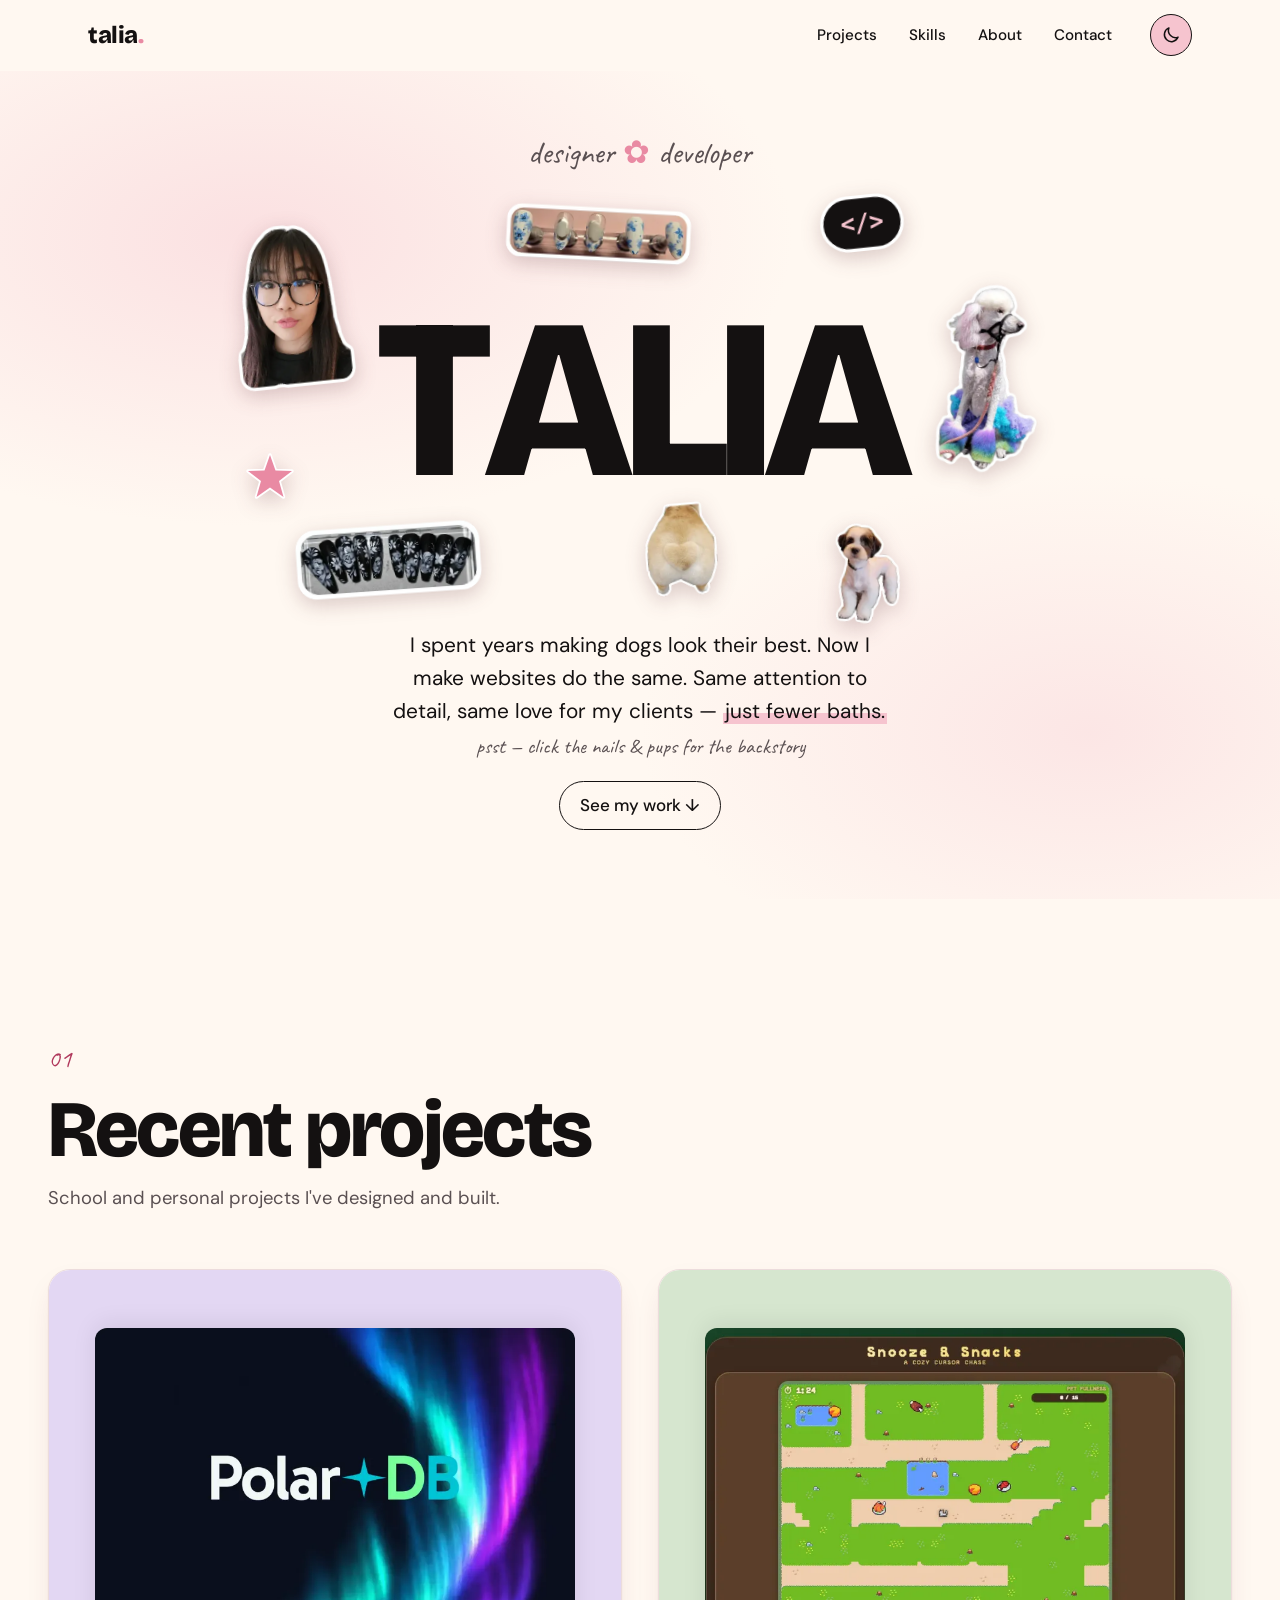
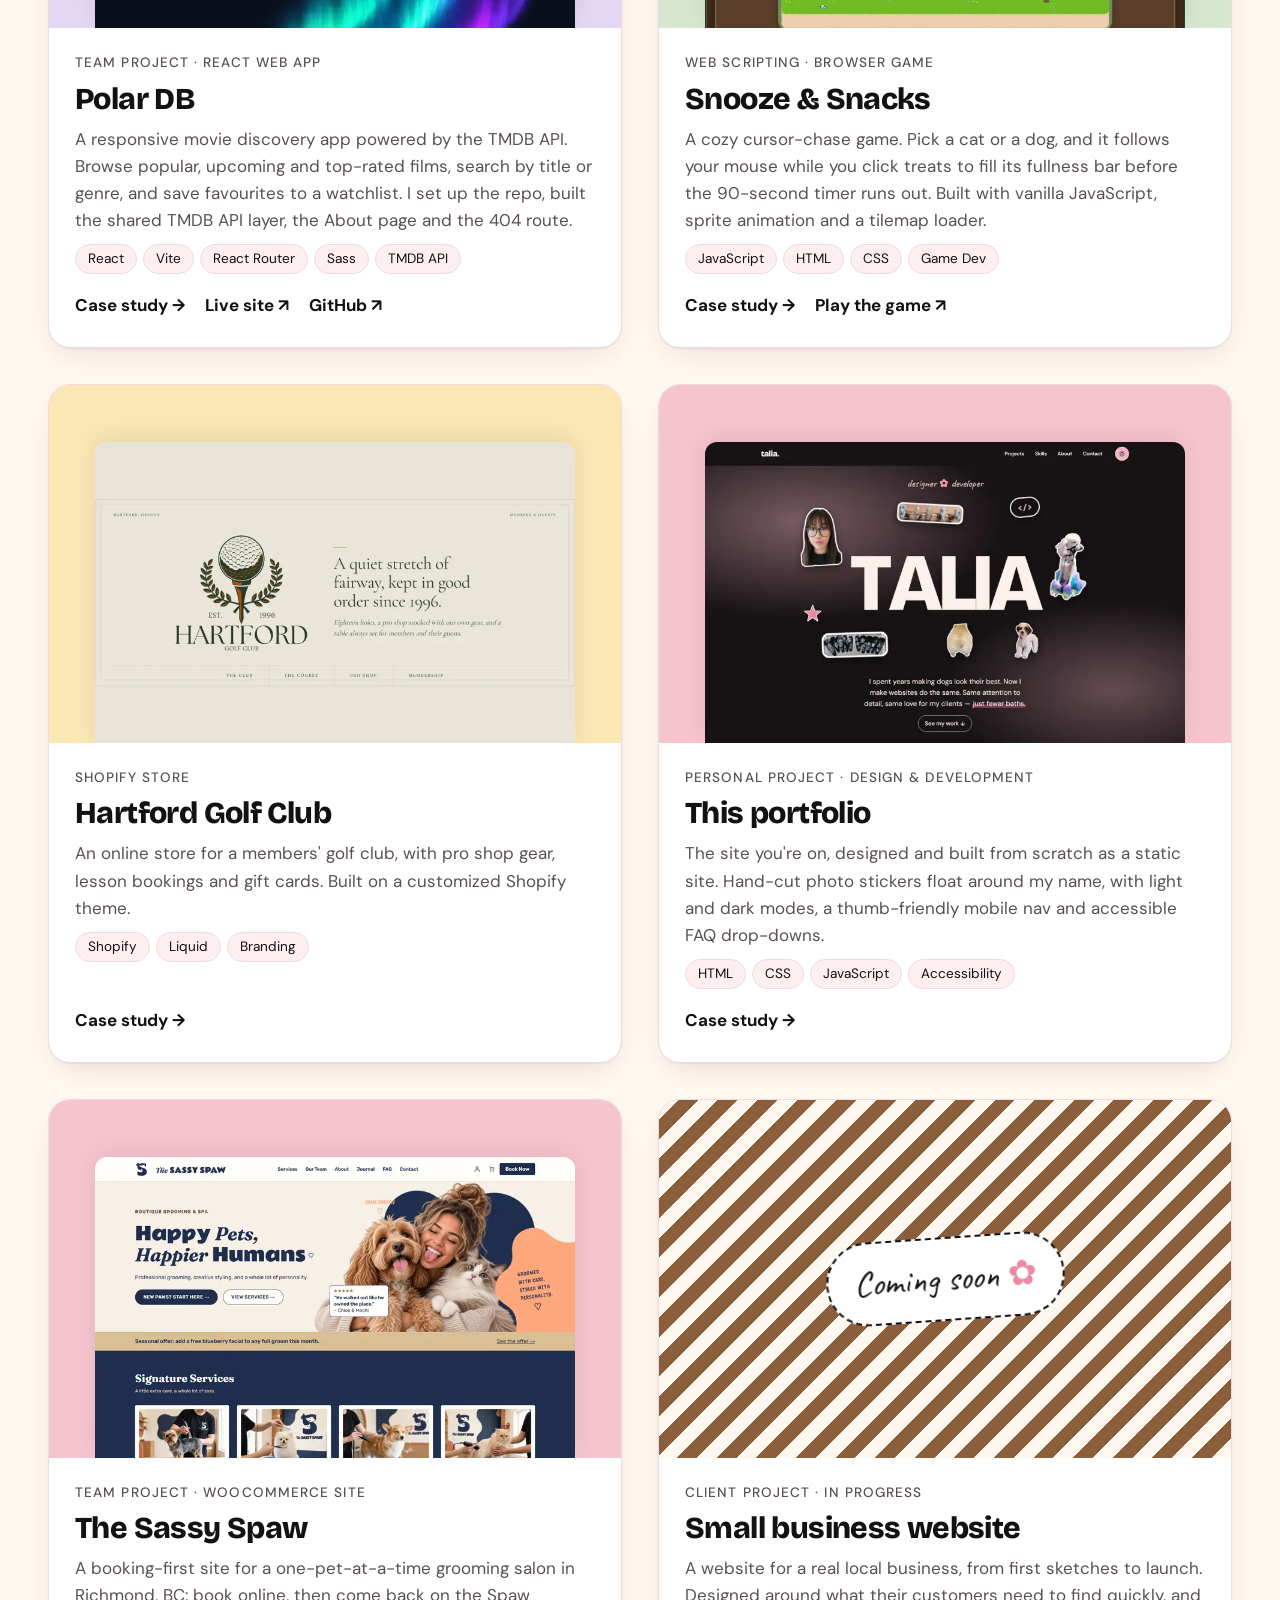
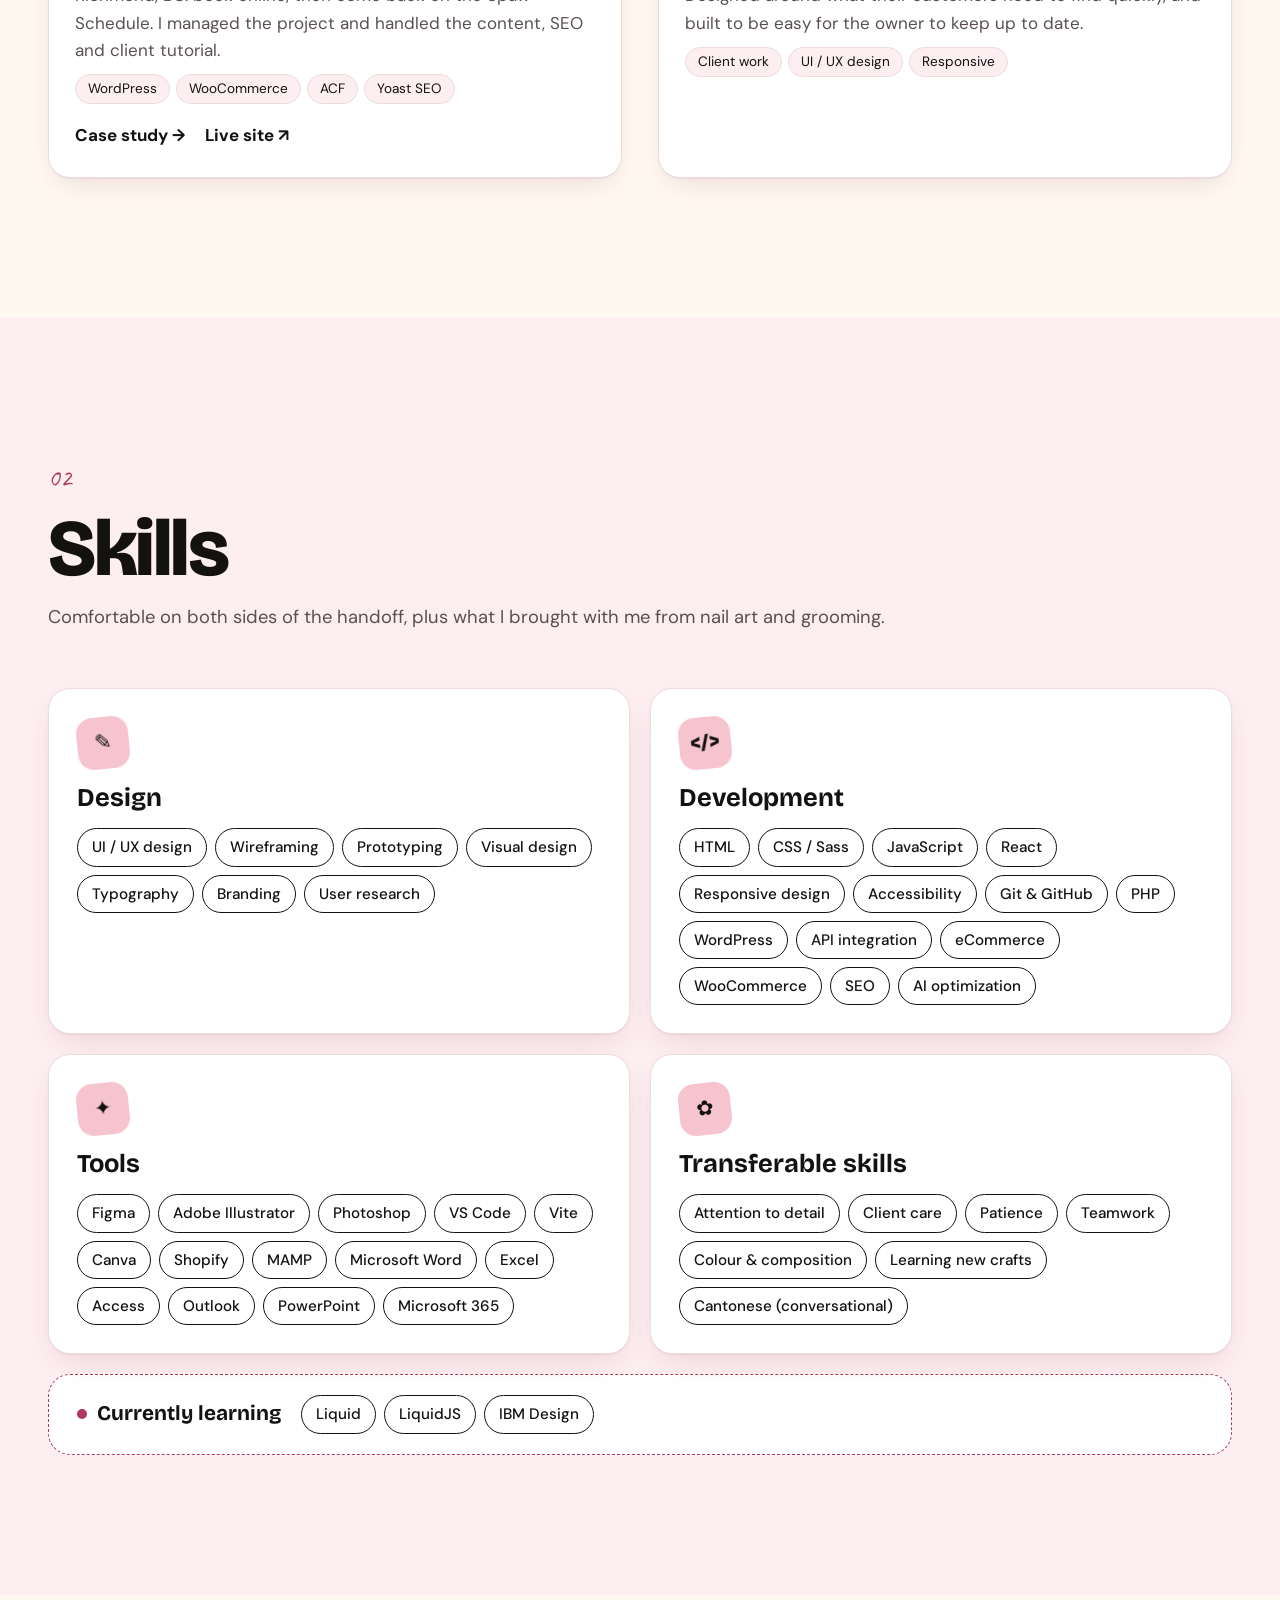
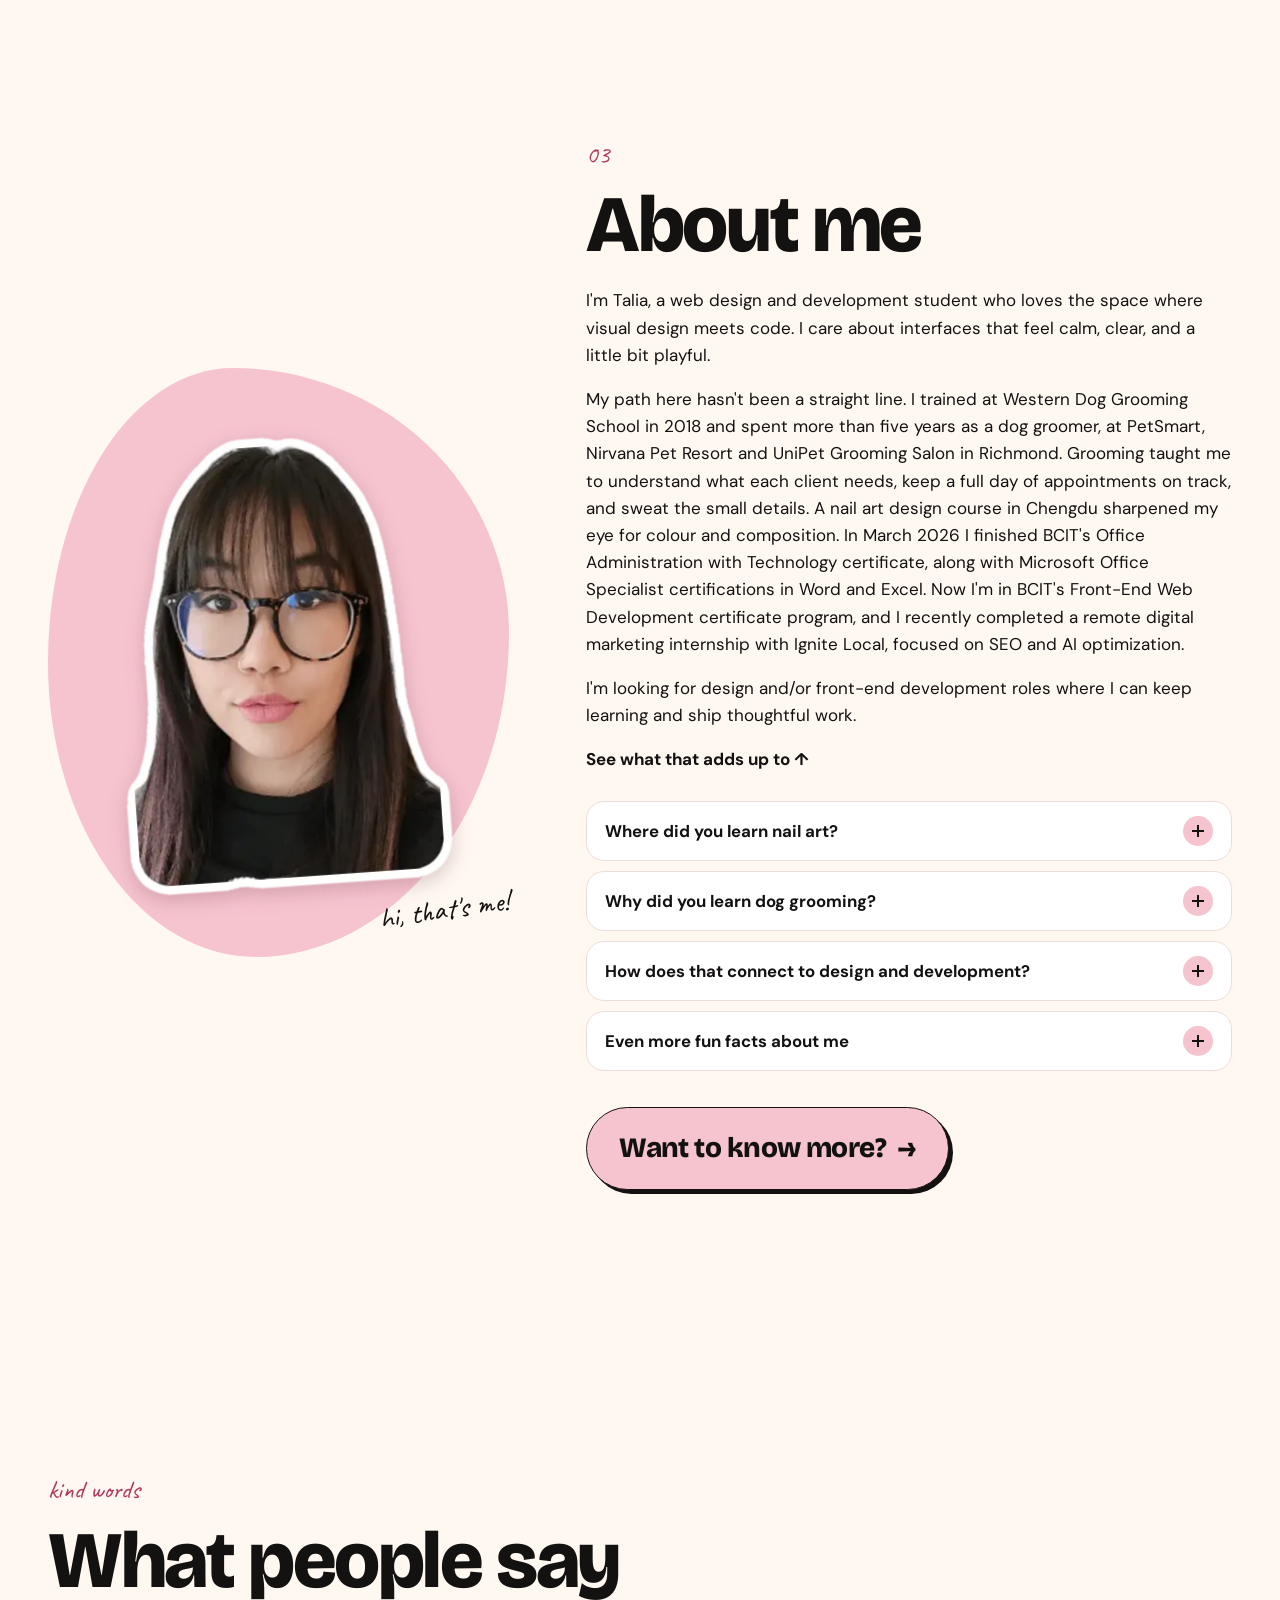
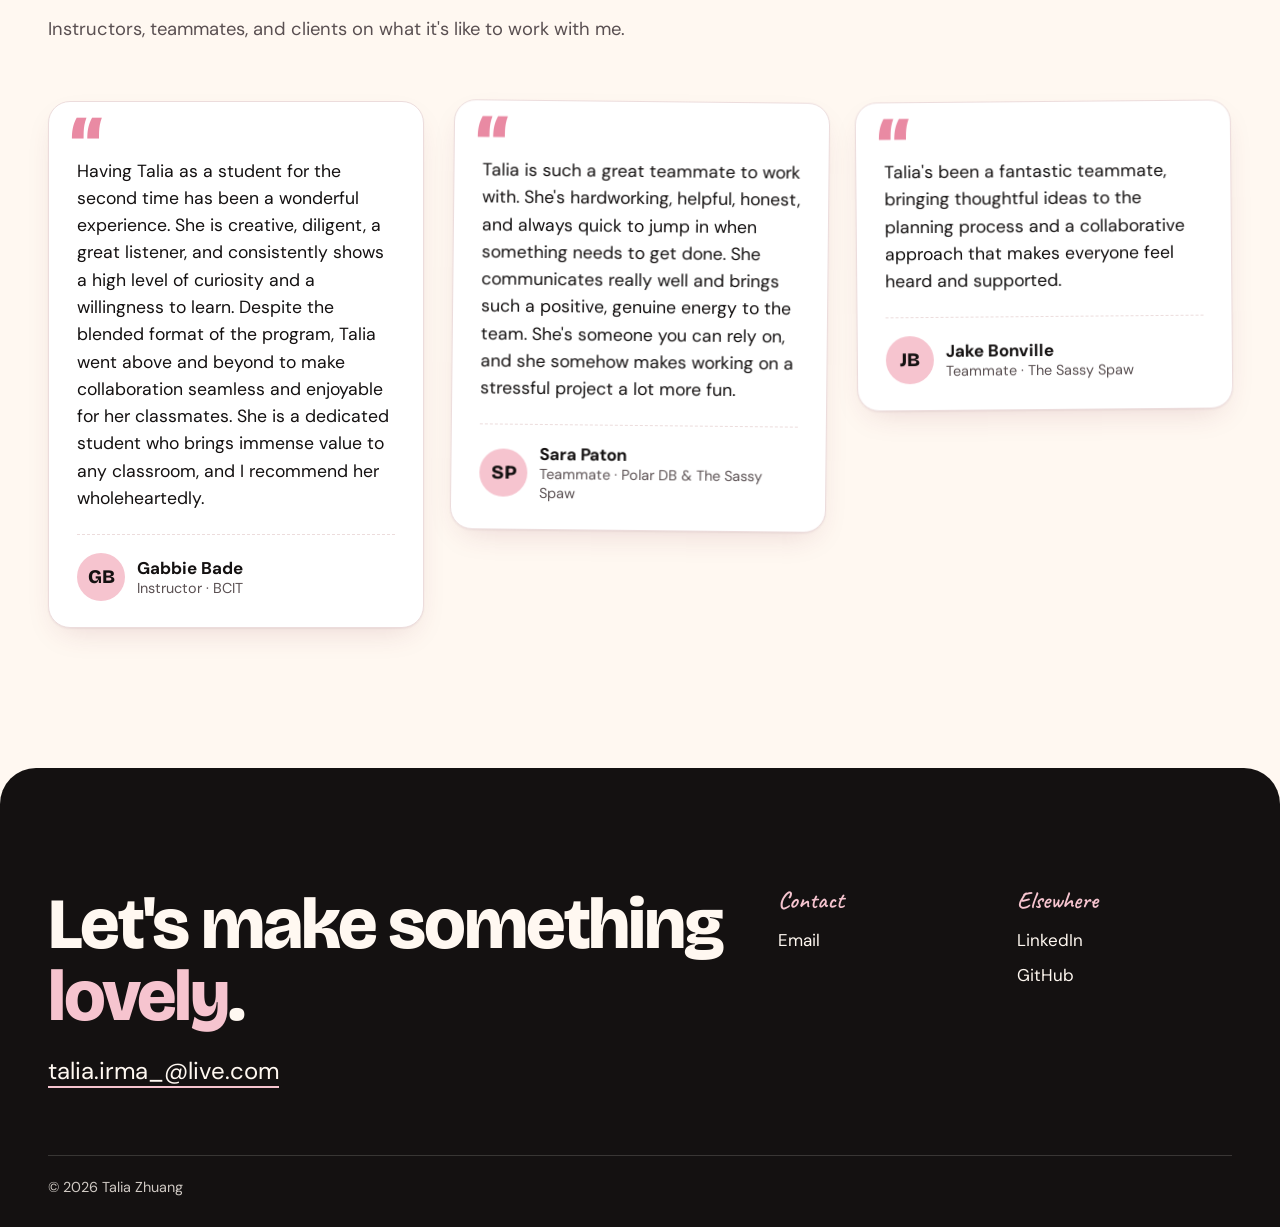
==== commit feec6943: "Add The Sassy Spaw case study - New case study page: projects/the-sassy-spaw.html (overview, my role" ====
--- a/index.html
+++ b/index.html
@@ -110,7 +110,7 @@
         rel="stylesheet"
         href="https://fonts.googleapis.com/css2?family=Bricolage+Grotesque:opsz,wght@12..96,400;12..96,600;12..96,800&family=Caveat:wght@600&family=DM+Sans:opsz,wght@9..40,400;9..40,500;9..40,700&display=swap"
     /></noscript>
-    <link rel="stylesheet" href="css/styles.css?v=5" />
+    <link rel="stylesheet" href="css/styles.css?v=6" />
   </head>
   <body>
     <a class="skip-link" href="#main">Skip to content</a>
@@ -608,27 +608,50 @@
             </div>
           </article>
 
-          <article class="project project--soon reveal">
-            <div
-              class="project__media project__media--soon"
-              style="--tint: var(--pink)"
-              aria-hidden="true"
-            >
-              <span class="soon-badge">Coming soon <span>✿</span></span>
+          <article class="project reveal">
+            <div class="project__media" style="--tint: var(--pink)">
+              <img
+                src="assets/projects/the-sassy-spaw.webp"
+                srcset="
+                  assets/projects/the-sassy-spaw-480.webp  480w,
+                  assets/projects/the-sassy-spaw-800.webp  800w,
+                  assets/projects/the-sassy-spaw.webp     1200w
+                "
+                sizes="(min-width: 960px) 590px, 100vw"
+                alt="The Sassy Spaw home page: Happy Pets, Happier Humans, beside a smiling woman hugging a dog and a cat"
+                width="1200"
+                height="750"
+                loading="lazy"
+              />
             </div>
             <div class="project__body">
-              <p class="project__meta">eCommerce · WooCommerce · In progress</p>
+              <p class="project__meta">Team Project · WooCommerce Site</p>
               <h3 class="project__title">The Sassy Spaw</h3>
               <p class="project__desc">
-                A WooCommerce store on WordPress, just getting started for my
-                Online Stores course. It will include product bundles, add-on
-                options, subscriptions, shipping zones and a secure checkout.
+                A booking-first site for a one-pet-at-a-time grooming salon in
+                Richmond, BC: book online, then come back on the Spaw Schedule.
+                I managed the project and handled the content, SEO and client
+                tutorial.
               </p>
               <ul class="tags">
+                <li>WordPress</li>
                 <li>WooCommerce</li>
-                <li>WordPress</li>
-                <li>PHP</li>
+                <li>ACF</li>
+                <li>Yoast SEO</li>
               </ul>
+              <div class="project__links">
+                <a href="projects/the-sassy-spaw.html" class="link-arrow"
+                  >Case study <span aria-hidden="true">→</span></a
+                >
+                <a
+                  href="https://sassyspaw.bcitwebdeveloper.ca/"
+                  class="link-arrow"
+                  target="_blank"
+                  rel="noopener"
+                  >Live site <span aria-hidden="true">↗</span
+                  ><span class="visually-hidden"> (opens in a new tab)</span></a
+                >
+              </div>
             </div>
           </article>
 
@@ -1027,6 +1050,6 @@
       <span class="visually-hidden">Back to top</span>
     </a>
 
-    <script src="js/main.js?v=5"></script>
+    <script src="js/main.js?v=6"></script>
   </body>
 </html>
--- a/css/styles.css
+++ b/css/styles.css
@@ -1457,6 +1457,7 @@
 .case__facts dd {
   margin: 4px 0 0;
   font-weight: 500;
+  overflow-wrap: anywhere; /* long web addresses wrap instead of being cut off */
 }
 
 /* Screenshots */
